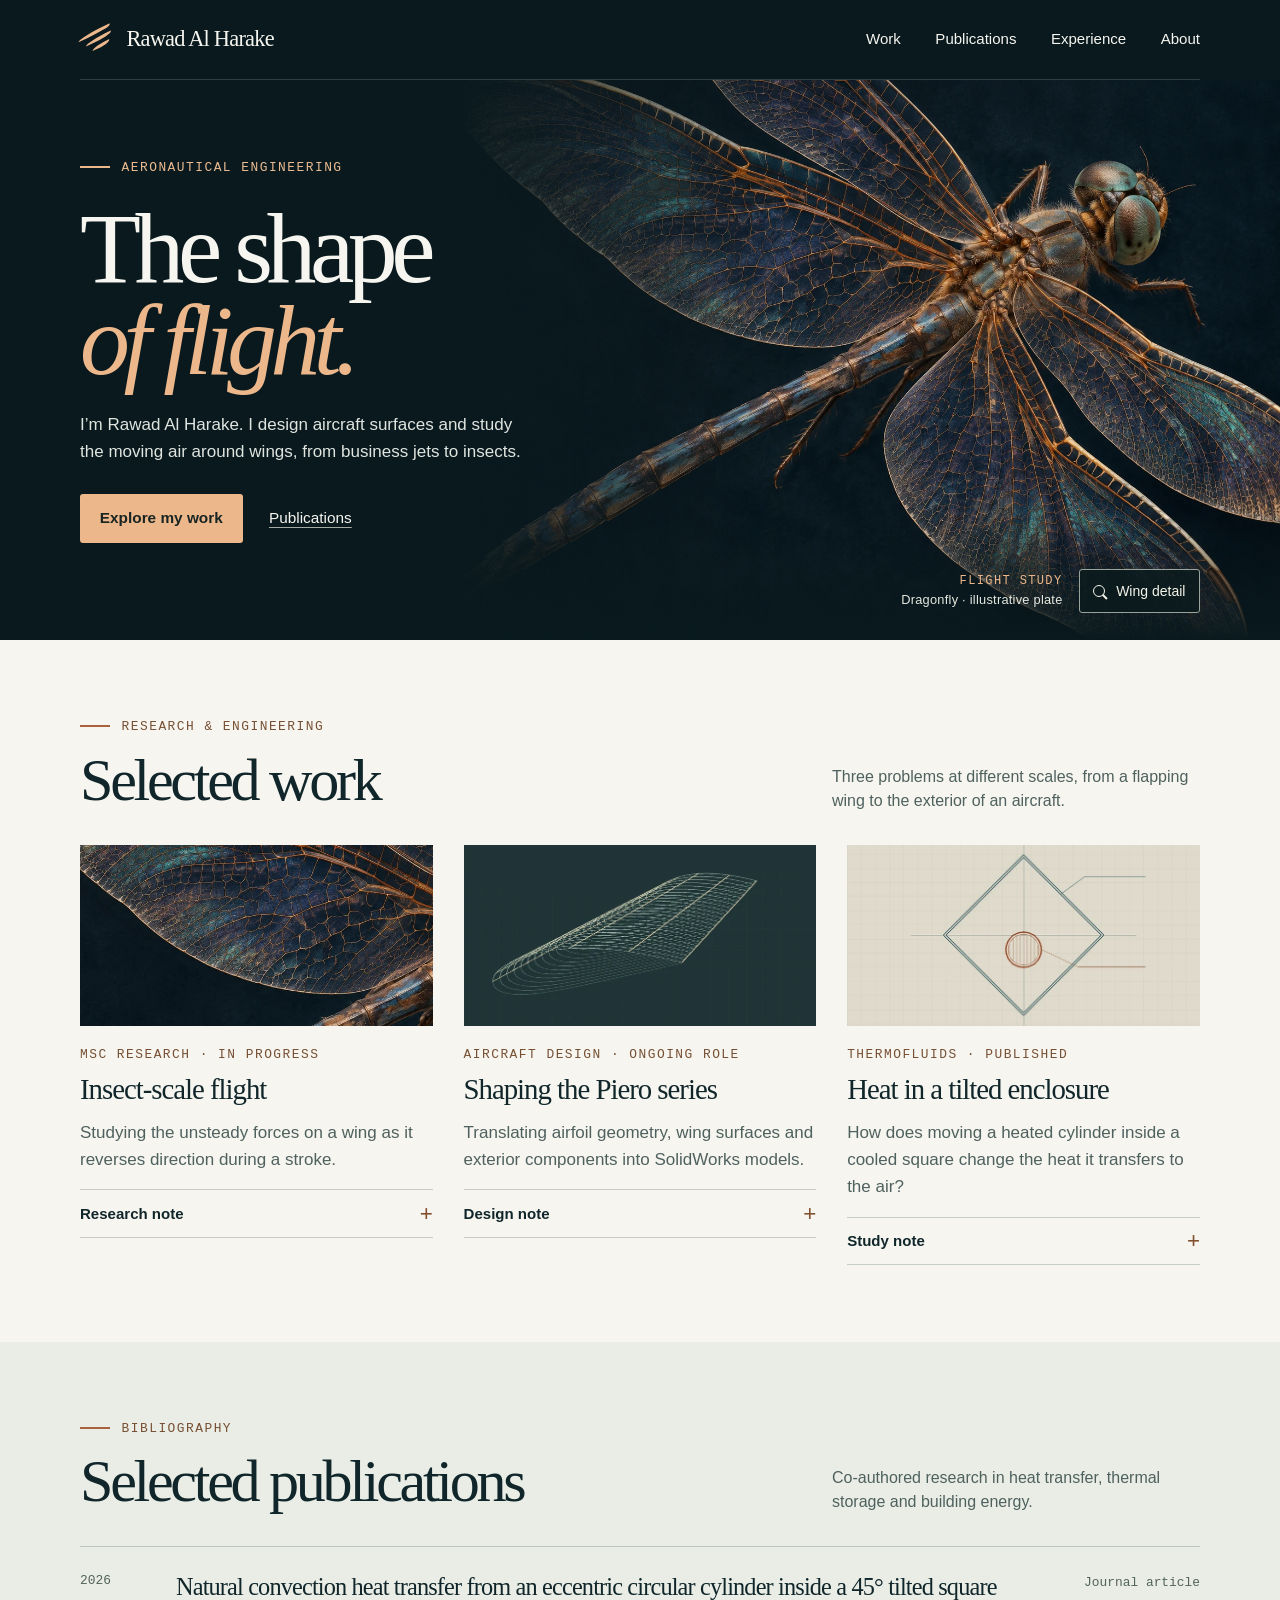
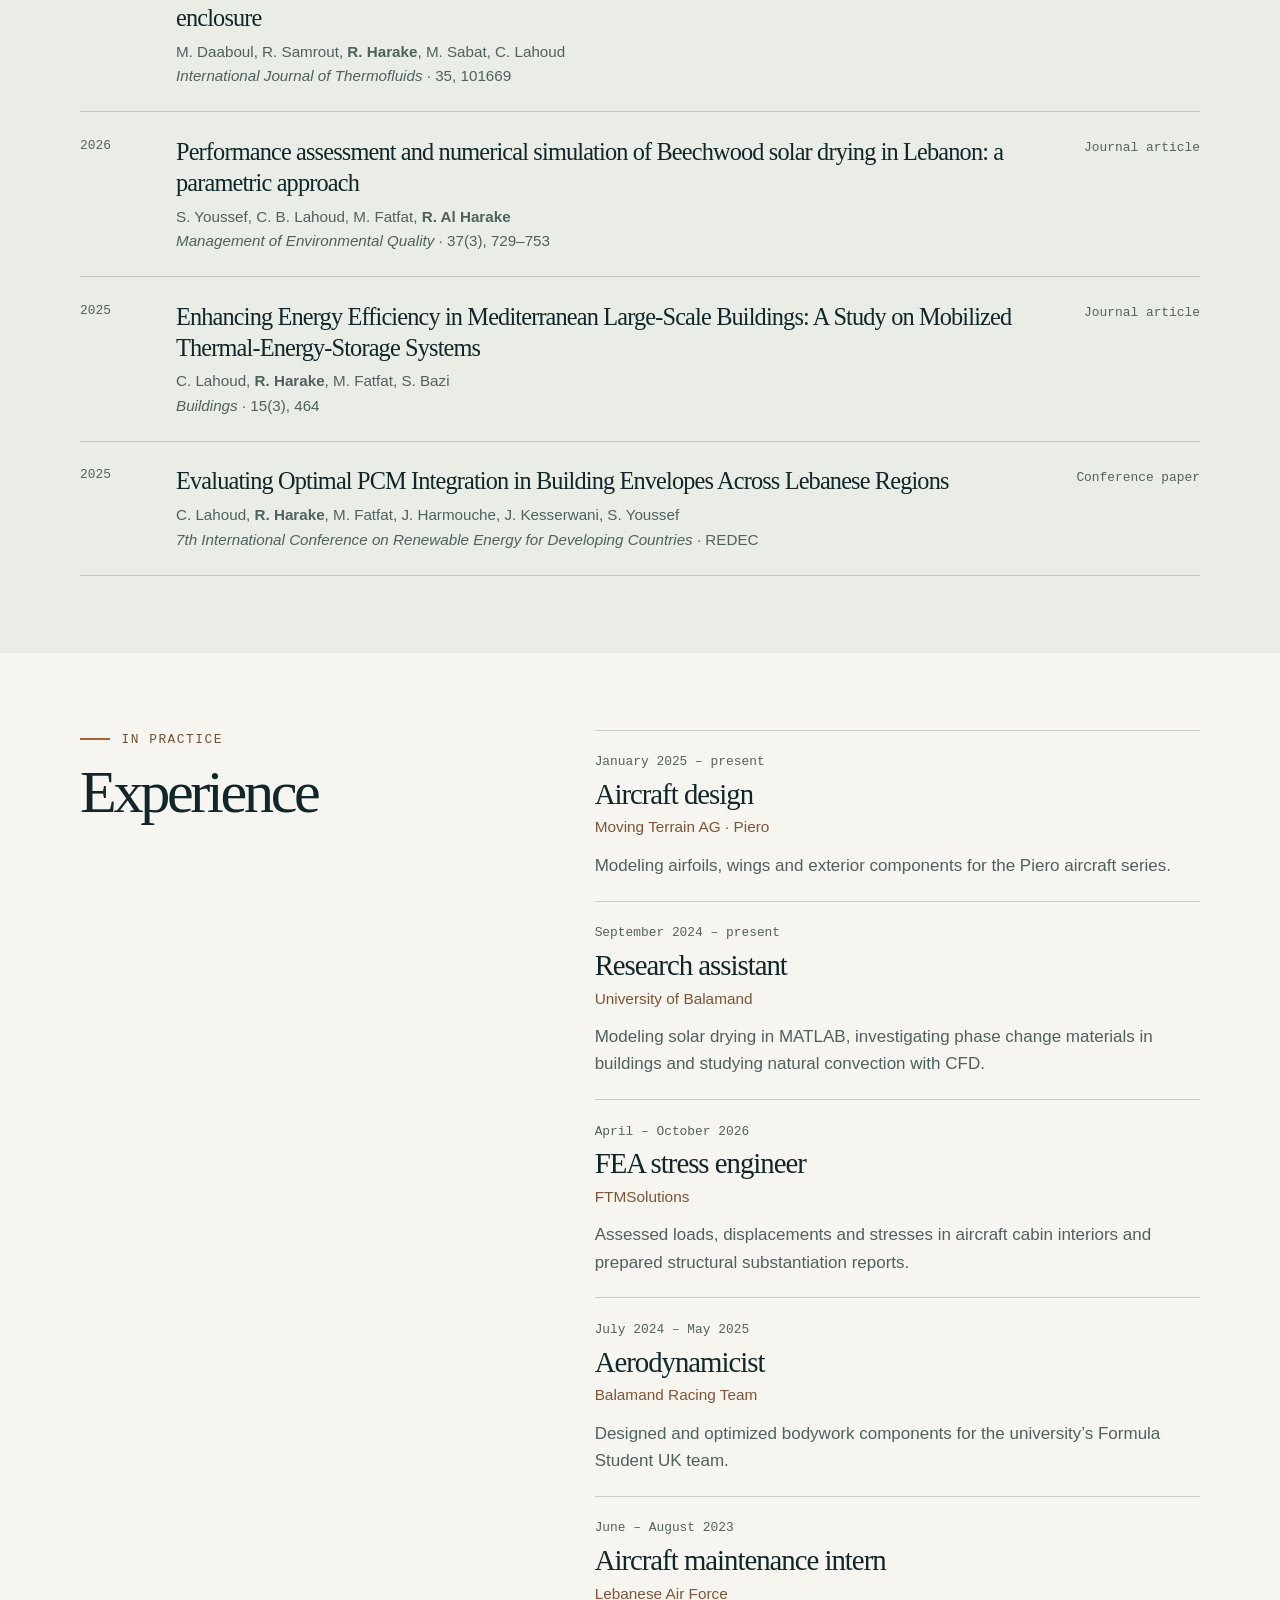
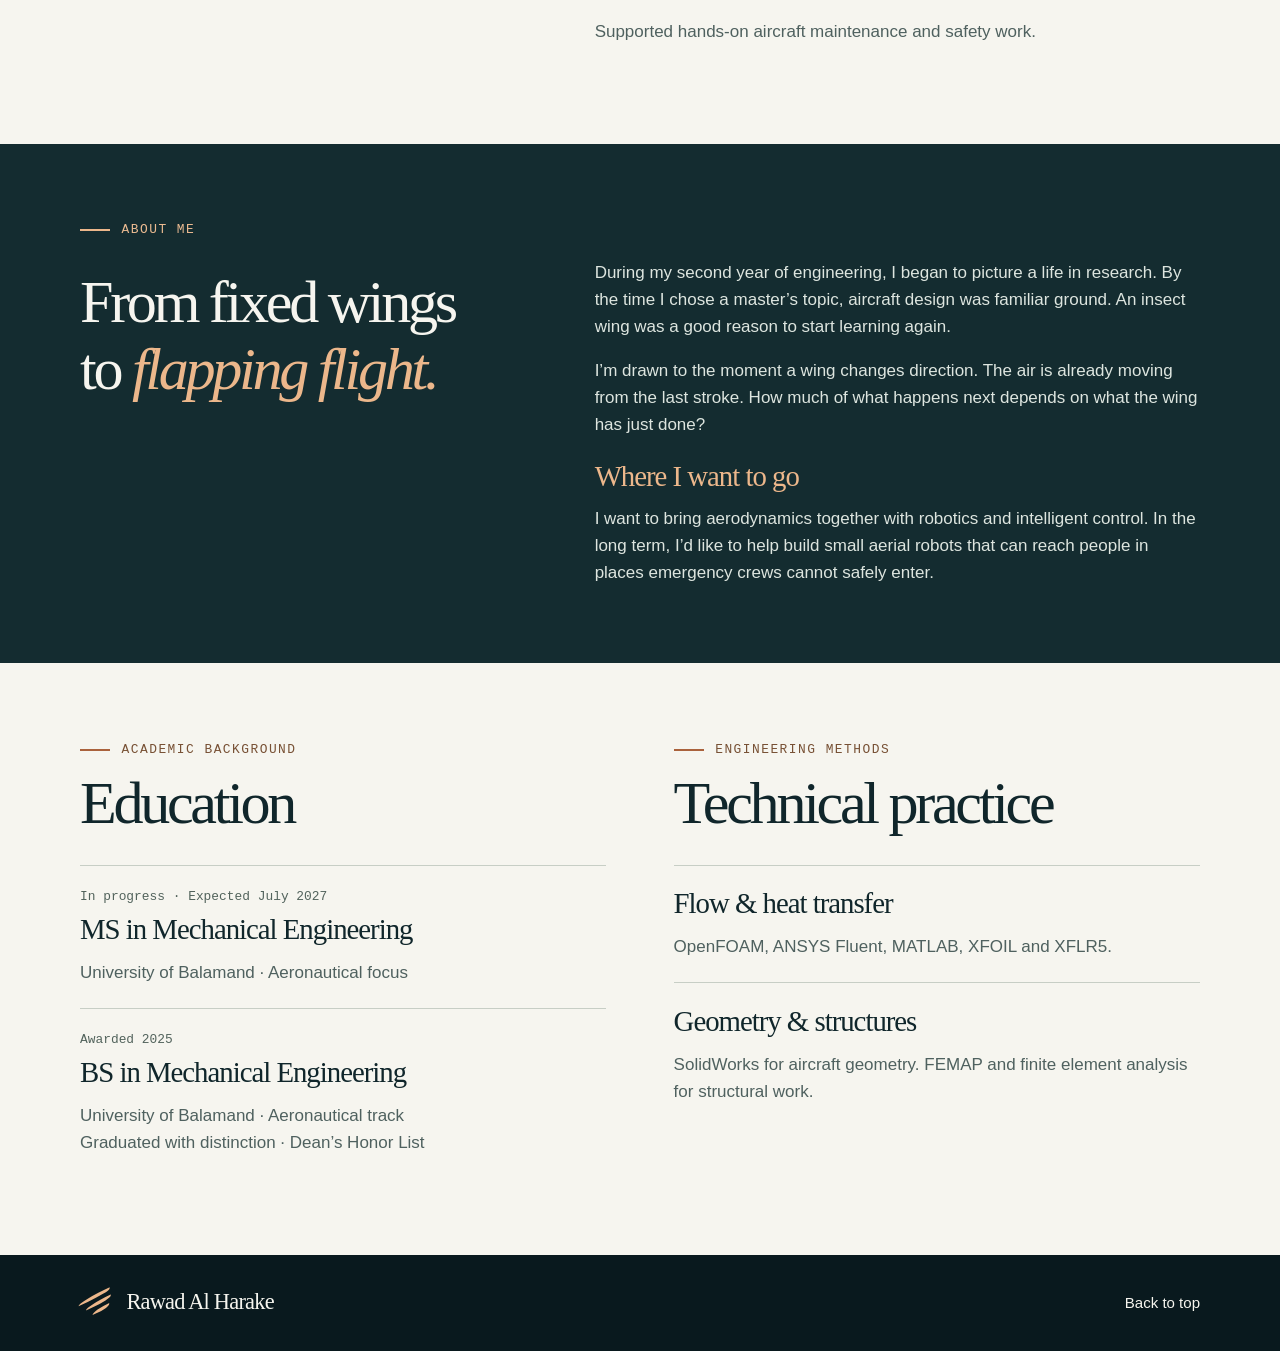
==== docs/index.html @ b9367733 "Add aeronautical engineering portfolio for private review" ====
<!doctype html>
<html lang="en">
<head>
<meta charset="utf-8">
<meta name="viewport" content="width=device-width, initial-scale=1">
<meta name="theme-color" content="#09191e">
<meta name="description" content="Rawad Al Harake’s work in aeronautical engineering, computational fluid dynamics and bio-inspired flight.">
<title>Rawad Al Harake · Aeronautical Engineering</title>
<link rel="icon" href="data:,">
<link rel="stylesheet" href="style.css">
<script defer src="interaction.js"></script>
</head>
<body>
<a class="skip" href="#main">Skip to content</a>
<header class="mast" id="top">
<div class="wrap navbar">
<a class="wordmark" href="#top"><span class="mark" aria-hidden="true"><i></i><i></i><i></i></span>Rawad Al Harake</a>
<nav aria-label="Main"><a href="#work">Work</a><a href="#publications">Publications</a><a href="#experience">Experience</a><a href="#about">About</a></nav>
</div>
</header>
<main id="main">
<section class="hero" aria-labelledby="hero-title">
<div class="hero-art" id="specimen"><img width="1536" height="1024" fetchpriority="high" src="assets/dragonfly.webp" alt="Illustrated dragonfly with translucent wings and a fine network of copper-coloured veins."></div>
<div class="wrap hero-inner">
<div class="hero-copy"><p class="eyebrow pale"><i class="rule"></i>Aeronautical engineering</p>
<h1 id="hero-title">The shape<br><em>of flight.</em></h1>
<p class="intro">I’m Rawad Al Harake. I design aircraft surfaces and study the moving air around wings, from business jets to insects.</p>
<div class="actions"><a class="button" href="#work">Explore my work</a><a class="text-link" href="#publications">Publications</a></div></div>
<div class="specimen-tools"><p><span class="micro">Flight study</span><span id="specimen-caption">Dragonfly · illustrative plate</span></p><button type="button" id="inspect" hidden aria-pressed="false" aria-controls="specimen"><span aria-hidden="true" class="magnifier"></span><span class="inspect-label">Wing detail</span></button></div>
</div></section>

<section id="work" class="wrap section">
<div class="section-head"><div><p class="eyebrow"><i class="rule"></i>Research &amp; engineering</p><h2>Selected work</h2></div><p class="aside-copy">Three problems at different scales, from a flapping wing to the exterior of an aircraft.</p></div>
<div class="studies">
<article class="study"><div class="thumb crop"><img loading="lazy" width="1536" height="1024" src="assets/dragonfly.webp" alt="Illustrative close-up of a dragonfly wing."></div>
<p class="eyebrow">MSc research · In progress</p><h3>Insect-scale flight</h3><p>Studying the unsteady forces on a wing as it reverses direction during a stroke.</p>
<details><summary>Research note</summary><p>I chose flapping wings for my master’s research after working on fixed-wing aircraft. I compared a dry-wing CFD model with a published flapping-wing study, checking lift, drag and circulation as well as the structure of the flow.</p><p>That comparison is one completed step within my ongoing thesis.</p><a href="https://doi.org/10.1017/jfm.2024.680">Benchmark study by Li &amp; Nabawy</a></details></article>
<article class="study"><div class="thumb"><img loading="lazy" width="720" height="387" src="assets/wing-sections.webp" alt="Illustrative wireframe of airfoil sections along a tapered wing."></div>
<p class="eyebrow">Aircraft design · Ongoing role</p><h3>Shaping the Piero series</h3><p>Translating airfoil geometry, wing surfaces and exterior components into SolidWorks models.</p>
<details><summary>Design note</summary><p>At Moving Terrain AG, I work on exterior geometry for the Piero business aircraft series. My part of the design process takes me from the profile of an airfoil to the three-dimensional surface of a wing.</p><p>The drawing above illustrates a generic wing section. The project’s own imagery is available on its website.</p><a href="https://piero.aero/">Visit Piero</a></details></article>
<article class="study"><div class="thumb"><img loading="lazy" width="720" height="387" src="assets/enclosure.webp" alt="Schematic of an off-centre heated cylinder in a tilted square enclosure."></div>
<p class="eyebrow">Thermofluids · Published</p><h3>Heat in a tilted enclosure</h3><p>How does moving a heated cylinder inside a cooled square change the heat it transfers to the air?</p>
<details><summary>Study note</summary><p>I contributed to the CFD methodology, curated simulation data and visualized the effects of cylinder position and Rayleigh number. Our results showed that the average Nusselt number varied nonlinearly with cylinder position.</p><p>The drawing shows the enclosure geometry schematically.</p><a href="https://doi.org/10.1016/j.ijft.2026.101669">Read the published study</a></details></article>
</div></section>

<section id="publications" class="papers section"><div class="wrap"><div class="section-head"><div><p class="eyebrow"><i class="rule"></i>Bibliography</p><h2>Selected publications</h2></div><p class="aside-copy">Co-authored research in heat transfer, thermal storage and building energy.</p></div>
<ol class="paper-list">
<li><span class="year">2026</span><div><h3><a href="https://doi.org/10.1016/j.ijft.2026.101669">Natural convection heat transfer from an eccentric circular cylinder inside a 45° tilted square enclosure</a></h3><p>M. Daaboul, R. Samrout, <strong>R. Harake</strong>, M. Sabat, C. Lahoud</p><p><i>International Journal of Thermofluids</i> · 35, 101669</p></div><span class="kind">Journal article</span></li>
<li><span class="year">2026</span><div><h3><a href="https://doi.org/10.1108/MEQ-06-2025-0425">Performance assessment and numerical simulation of Beechwood solar drying in Lebanon: a parametric approach</a></h3><p>S. Youssef, C. B. Lahoud, M. Fatfat, <strong>R. Al Harake</strong></p><p><i>Management of Environmental Quality</i> · 37(3), 729–753</p></div><span class="kind">Journal article</span></li>
<li><span class="year">2025</span><div><h3><a href="https://doi.org/10.3390/buildings15030464">Enhancing Energy Efficiency in Mediterranean Large-Scale Buildings: A Study on Mobilized Thermal-Energy-Storage Systems</a></h3><p>C. Lahoud, <strong>R. Harake</strong>, M. Fatfat, S. Bazi</p><p><i>Buildings</i> · 15(3), 464</p></div><span class="kind">Journal article</span></li>
<li><span class="year">2025</span><div><h3><a href="https://doi.org/10.1109/REDEC65313.2025.11190241">Evaluating Optimal PCM Integration in Building Envelopes Across Lebanese Regions</a></h3><p>C. Lahoud, <strong>R. Harake</strong>, M. Fatfat, J. Harmouche, J. Kesserwani, S. Youssef</p><p><i>7th International Conference on Renewable Energy for Developing Countries</i> · REDEC</p></div><span class="kind">Conference paper</span></li>
</ol></div></section>

<section class="wrap section split" id="experience"><div><p class="eyebrow"><i class="rule"></i>In practice</p><h2>Experience</h2></div>
<div class="roles">
<article><p class="period">January 2025 – present</p><h3>Aircraft design</h3><p class="org">Moving Terrain AG · Piero</p><p>Modeling airfoils, wings and exterior components for the Piero aircraft series.</p></article>
<article><p class="period">September 2024 – present</p><h3>Research assistant</h3><p class="org">University of Balamand</p><p>Modeling solar drying in MATLAB, investigating phase change materials in buildings and studying natural convection with CFD.</p></article>
<article><p class="period">April – October 2026</p><h3>FEA stress engineer</h3><p class="org">FTMSolutions</p><p>Assessed loads, displacements and stresses in aircraft cabin interiors and prepared structural substantiation reports.</p></article>
<article><p class="period">July 2024 – May 2025</p><h3>Aerodynamicist</h3><p class="org">Balamand Racing Team</p><p>Designed and optimized bodywork components for the university’s Formula Student UK team.</p></article>
<article><p class="period">June – August 2023</p><h3>Aircraft maintenance intern</h3><p class="org">Lebanese Air Force</p><p>Supported hands-on aircraft maintenance and safety work.</p></article></div></section>

<section id="about" class="about section"><div class="wrap"><p class="eyebrow pale"><i class="rule"></i>About me</p><div class="about-grid"><h2>From fixed wings<br>to <em>flapping flight.</em></h2><div><p>During my second year of engineering, I began to picture a life in research. By the time I chose a master’s topic, aircraft design was familiar ground. An insect wing was a good reason to start learning again.</p><p>I’m drawn to the moment a wing changes direction. The air is already moving from the last stroke. How much of what happens next depends on what the wing has just done?</p><h3>Where I want to go</h3><p>I want to bring aerodynamics together with robotics and intelligent control. In the long term, I’d like to help build small aerial robots that can reach people in places emergency crews cannot safely enter.</p></div></div></div></section>

<section class="wrap section foundation"><div><p class="eyebrow"><i class="rule"></i>Academic background</p><h2>Education</h2>
<article><p class="period">In progress · Expected July 2027</p><h3>MS in Mechanical Engineering</h3><p>University of Balamand · Aeronautical focus</p></article>
<article><p class="period">Awarded 2025</p><h3>BS in Mechanical Engineering</h3><p>University of Balamand · Aeronautical track<br>Graduated with distinction · Dean’s Honor List</p></article></div>
<div><p class="eyebrow"><i class="rule"></i>Engineering methods</p><h2>Technical practice</h2>
<article><h3>Flow &amp; heat transfer</h3><p>OpenFOAM, ANSYS Fluent, MATLAB, XFOIL and XFLR5.</p></article>
<article><h3>Geometry &amp; structures</h3><p>SolidWorks for aircraft geometry. FEMAP and finite element analysis for structural work.</p></article></div></section>
</main><footer><div class="wrap"><a class="wordmark" href="#top"><span class="mark" aria-hidden="true"><i></i><i></i><i></i></span>Rawad Al Harake</a><a href="#top">Back to top</a></div></footer>
</body></html>
---- docs/style.css ----
:root {
  color-scheme: light;
  --ink: #10262b;
  --muted: #4f615f;
  --night: #09191e;
  --paper: #f6f5ef;
  --line: #c7cec5;
  --copper: #aa623c;
  --gold: #ecb78b;
  --serif: Georgia, "Times New Roman", serif;
  --sans: "DM Sans", "Segoe UI", Arial, sans-serif;
}
* { box-sizing: border-box; }
html { scroll-behavior: smooth; }
body { margin: 0; font: 1.0625rem/1.6 var(--sans); color: var(--ink); background: var(--paper); }
a { color: inherit; text-underline-offset: .24em; }
button, summary { font: inherit; cursor: pointer; }
button:focus-visible, summary:focus-visible, a:focus-visible { outline: 3px solid #cf7535; outline-offset: 5px; }
.wrap { width: min(87.5%, 80rem); margin-inline: auto; }
h1,h2,h3,p { margin: 0; }
h1,h2,h3 { font-family: var(--serif); font-weight: 400; }
h2 { font-size: clamp(2.7rem,4.7vw,4.8rem); line-height: 1.1; letter-spacing: -.055em; }
h3 { font-size: 1.8rem; line-height: 1.18; letter-spacing: -.035em; }
.skip { position: absolute; z-index: 9; top: 0; left: 1rem; padding: .6rem 1rem; background: white; transform: translateY(-140%); }
.skip:focus { transform: translateY(0); }
.mast,footer { color: var(--paper); background: var(--night); }
.navbar,footer .wrap { display: flex; align-items: center; justify-content: space-between; min-height: 5rem; gap: 1rem; }
.navbar { border-bottom: 1px solid #ffffff28; }
.wordmark { display: inline-flex; align-items: center; gap: .75rem; font: 500 1.4rem/1.1 var(--serif); letter-spacing: -.035em; text-decoration: none; }
.mark { display:inline-grid; width:2.15rem; gap:3px; transform: rotate(-25deg); }
.mark i { display:block; height:4px; border-radius: 100% 0 70% 0; background:var(--gold); transform: skewX(-30deg); }
.mark i:nth-child(2) { width:78%; margin-left:14%; }
.mark i:nth-child(3) { width:53%; margin-left:27%; }
nav { display:flex; align-items:center; gap:clamp(1.1rem,2.7vw,3rem); }
nav a,footer a { text-decoration:none; font-size:.94rem; }
nav a:hover, footer a:hover { color:var(--gold); }
.hero { position: relative; isolation:isolate; overflow:hidden; background:var(--night); color:var(--paper); }
.hero-inner { min-height:clamp(35rem,43vw,43rem); display:flex; align-items:center; position:relative; padding-block:3.8rem 5rem; }
.hero-art { position:absolute; inset:0 0 0 36%; z-index:-1; overflow:hidden; background:#06181c; }
.hero-art img { width:100%; height:100%; object-fit:cover; object-position:55% 52%; transition:transform .8s ease; transform-origin:33% 33%; }
.hero-art.zoomed img { transform:scale(2.2); }
.hero-art::after { content:""; position:absolute; inset:0; background:linear-gradient(90deg,var(--night),transparent 40%),linear-gradient(0deg,var(--night),transparent 22%),linear-gradient(180deg,#09191e35,transparent 24%); }
.hero-copy { width: min(47%,32rem); }
.eyebrow,.micro,.period,.kind,.year { font:500 .805rem/1.5 ui-monospace,Consolas,monospace; }
.eyebrow,.micro { text-transform:uppercase; letter-spacing:.115em; }
.eyebrow { display:flex; align-items:center; gap:.7rem; color:#775034; }
.rule { height:2px; width:1.9rem; display:inline-block; flex:none; background:var(--copper); }
.pale { color:#ebbb91; }
.pale .rule { background:var(--gold); }
.hero h1 { font-size:clamp(5rem,7.8vw,8.8rem); line-height:.93; margin:1.6rem 0 1.5rem; letter-spacing:-.065em; }
.hero h1 em,.about h2 em { color:var(--gold); font-weight:400; }
.intro { max-width:28rem; color:#e0e5df; font-size:clamp(1.03rem,1.33vw,1.22rem); line-height:1.55; }
.actions { display:flex; align-items:center; gap:1.65rem; margin-top:1.8rem; }
.button { text-decoration:none; background:var(--gold); color:#182421; font-size:.96rem; font-weight:650; padding:.77rem 1.24rem; border-radius:3px; }
.button:hover { background:#f8caa3; }
.text-link { font-size:.96rem; text-decoration-color:#a4aba4; }
.specimen-tools { position:absolute; bottom:1.7rem; right:0; text-align:right; display:flex; gap:1rem; align-items:center; color:#e5e8df; }
.specimen-tools p { display:grid; font-size:.8rem; letter-spacing:.02em; }
.micro { font-size:.75rem; color:var(--gold); }
#inspect { display:inline-flex; align-items:center; gap:.5rem; min-height:2.75rem; border:1px solid #97a39b; color:#f4f4e9; background:#0a1a1dd9; padding:.5rem .85rem; border-radius:3px; font-size:.875rem; }
#inspect[hidden] { display:none; }
#inspect:hover, #inspect[aria-pressed="true"] { border-color:var(--gold); color:var(--gold); }
.magnifier { position:relative; width:12px; height:12px; border-radius:50%; border:1.4px solid currentColor; margin-right:3px; }
.magnifier::after { position:absolute; content:""; width:6px; height:1.5px; background:currentColor; transform:rotate(45deg); left:8px; top:10px; }
.section { padding-block:clamp(3.8rem,6vw,6.75rem); }
.section-head { display:flex; justify-content:space-between; align-items:end; gap:2.25rem; margin-bottom:2rem; }
.section h2 { margin-top:.65rem; }
.aside-copy { max-width:23rem; line-height:1.5; font-size:1rem; color:var(--muted); }
.studies { display:grid; grid-template-columns:repeat(3,minmax(0,1fr)); gap:clamp(1.25rem,2.4vw,2.7rem); }
.thumb { aspect-ratio:1.95; overflow:hidden; background:#122930; }
.thumb img { width:100%; height:100%; object-fit:cover; display:block; }
.crop img { transform:scale(2.35); transform-origin:23% 21%; }
.study .eyebrow { margin:1.22rem 0 .54rem; }
.study>p:not(.eyebrow),.roles article>p:last-child,.foundation article>p:not(.period) { margin-top:.75rem; color:var(--muted); }
details { margin-top:1rem; border-block:1px solid var(--line); }
summary { display:flex; align-items:center; justify-content:space-between; min-height:2.9rem; font-size:.94rem; font-weight:600; }
summary::-webkit-details-marker { display:none; }
summary::after { content:"+"; font:1.4rem var(--sans); color:#80502f; }
details[open] summary::after { content:"−"; }
details p { color:var(--muted); margin:.2rem 0 .8rem; }
details a { display:inline-block; margin-bottom:1.2rem; }
.papers { background:#e9ede5; }
.paper-list { padding:0; margin:0; list-style:none; }
.paper-list li { display:grid; grid-template-columns:5rem 1fr 9rem; gap:1rem; padding:1.45rem 0; border-top:1px solid #bcc8bc; }
.paper-list li:last-child { border-bottom:1px solid #bcc8bc; }
.paper-list h3 { font-size:clamp(1.3rem,1.9vw,1.75rem); line-height:1.28; margin-bottom:.42rem; }
.paper-list a { text-decoration:none; }
.paper-list a:hover { text-decoration:underline; }
.paper-list p { color:var(--muted); font-size:.95rem; }
.year,.kind,.period { color:#52635c; }
.kind { text-align:right; padding-top:.15rem; }
.split,.about-grid,.foundation { display:grid; gap:6%; grid-template-columns: .85fr 1.15fr; }
.roles article,.foundation article { padding:1.35rem 0; border-top:1px solid var(--line); }
.period { margin-bottom:.4rem; }
.org { color:#805436; margin-top:.22rem; font-size:.96rem; }
.about { background:#142c30; color:var(--paper); }
.about-grid { margin-top:1.2rem; }
.about-grid p { color:#dde5df; margin-bottom:1rem; }
.about-grid p:last-child { margin:0; }
.about h3 { color:var(--gold); margin:1.4rem 0 .65rem; }
.foundation { grid-template-columns:1fr 1fr; }
.foundation h2 { margin-bottom:1.8rem; }
footer .wrap { min-height:6rem; }
@media (max-width:820px) {
 .wrap { width:90%; }
 .hero-copy { width:52%; }
 .specimen-tools { bottom:1rem; }
 .section-head { align-items:start; }
 .aside-copy { max-width:18rem; }
 .studies { gap:1rem; }
 .study h3 { font-size:1.5rem; }
 .paper-list li { grid-template-columns:3rem 1fr 7.5rem; }
}
@media (max-width:640px) {
 .navbar { flex-wrap:wrap; gap:0; padding:1rem 0 .45rem; }
 .navbar .wordmark { width:100%; }
 nav { width:100%; justify-content:space-between; gap:.4rem; margin-top:.65rem; }
 nav a { display:inline-flex; align-items:center; min-height:2.75rem; }
 .hero-inner { min-height:0; padding:2.6rem 0 13.75rem; }
 .hero-copy { width:100%; }
 .hero-art { inset:auto 0 0 0; height:49%; }
 .hero-art img { object-position:50% 42%; }
 .hero-art::after { background:linear-gradient(180deg,var(--night),transparent 35%,transparent 65%,#071518 100%); }
 .hero h1 { margin:1.2rem 0; font-size:clamp(4.3rem,15vw,5.8rem); }
 .intro { max-width:29rem; }
 .actions { margin-top:1.25rem; }
 .specimen-tools { bottom:.8rem; }
 .section-head { display:block; }
 .aside-copy { margin-top:1rem; max-width:30rem; }
 .studies,.split,.about-grid,.foundation { grid-template-columns:1fr; gap:2.2rem; }
 .study h3 { font-size:1.9rem; }
 .paper-list li { grid-template-columns:1fr auto; gap:.5rem 1rem; }
 .paper-list li>div { grid-column:1/-1; grid-row:2; }
 .kind { grid-column:2; grid-row:1; padding:0; }
 .about-grid { gap:1.5rem; }
 .foundation h2 { margin-bottom:1.2rem; }
}
@media (prefers-reduced-motion:reduce) {
 html { scroll-behavior:auto; }
 .hero-art img { transition:none; }
}
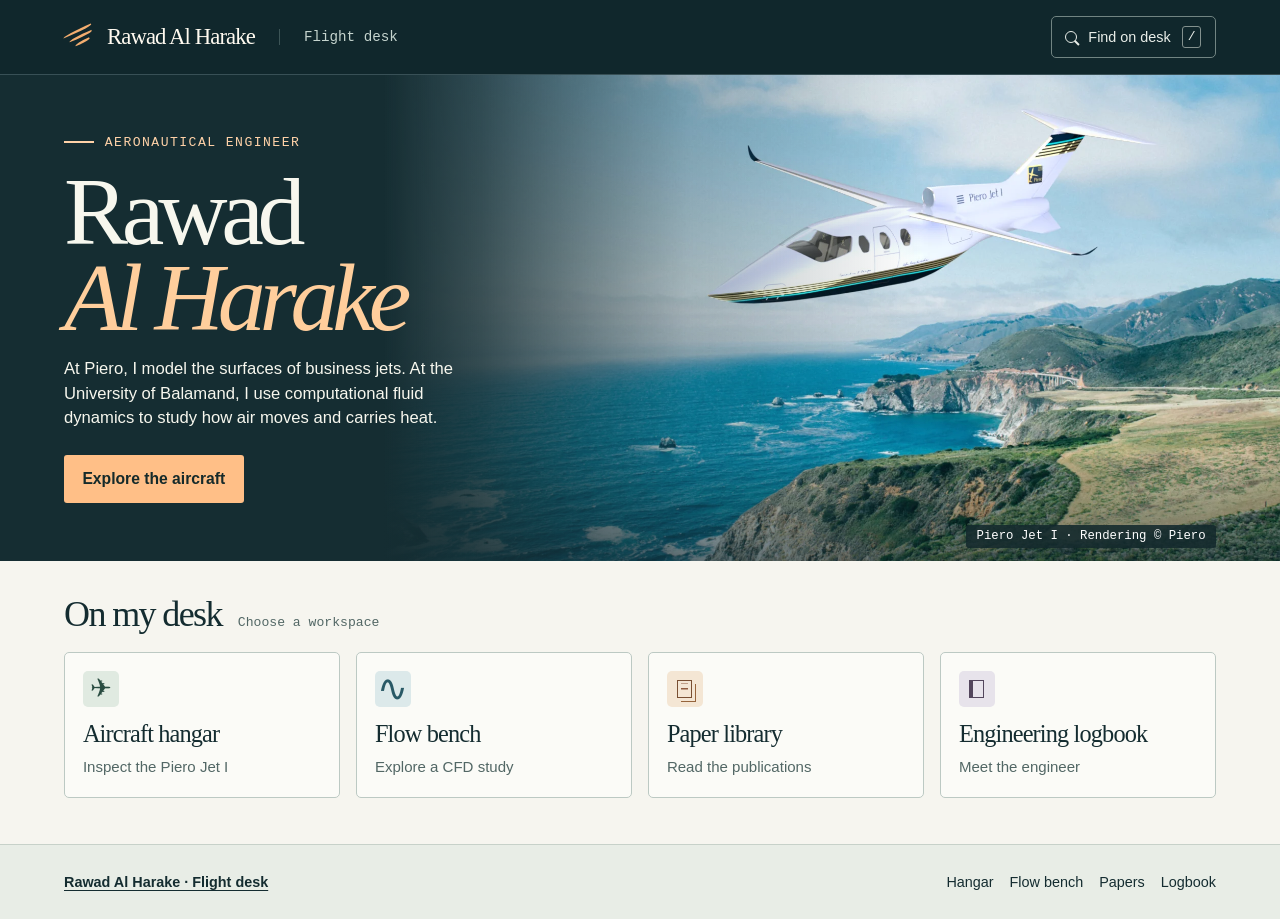
==== commit 9278ff34: "Rebuild portfolio as an interactive engineering flight desk" ====
--- a/docs/index.html
+++ b/docs/index.html
@@ -1,71 +1,112 @@
 <!doctype html>
 <html lang="en">
 <head>
-<meta charset="utf-8">
-<meta name="viewport" content="width=device-width, initial-scale=1">
-<meta name="theme-color" content="#09191e">
-<meta name="description" content="Rawad Al Harake’s work in aeronautical engineering, computational fluid dynamics and bio-inspired flight.">
-<title>Rawad Al Harake · Aeronautical Engineering</title>
-<link rel="icon" href="data:,">
-<link rel="stylesheet" href="style.css">
-<script defer src="interaction.js"></script>
+  <meta charset="utf-8">
+  <meta name="viewport" content="width=device-width, initial-scale=1">
+  <meta name="theme-color" content="#12292e">
+  <meta name="description" content="Explore Rawad Al Harake’s work in aircraft design, computational fluid dynamics and structural analysis.">
+  <title>Rawad Al Harake | Flight desk</title>
+  <link rel="icon" href="data:,">
+  <link rel="stylesheet" href="style.css">
+  <script defer src="interaction.js"></script>
 </head>
 <body>
-<a class="skip" href="#main">Skip to content</a>
-<header class="mast" id="top">
-<div class="wrap navbar">
-<a class="wordmark" href="#top"><span class="mark" aria-hidden="true"><i></i><i></i><i></i></span>Rawad Al Harake</a>
-<nav aria-label="Main"><a href="#work">Work</a><a href="#publications">Publications</a><a href="#experience">Experience</a><a href="#about">About</a></nav>
-</div>
-</header>
-<main id="main">
-<section class="hero" aria-labelledby="hero-title">
-<div class="hero-art" id="specimen"><img width="1536" height="1024" fetchpriority="high" src="assets/dragonfly.webp" alt="Illustrated dragonfly with translucent wings and a fine network of copper-coloured veins."></div>
-<div class="wrap hero-inner">
-<div class="hero-copy"><p class="eyebrow pale"><i class="rule"></i>Aeronautical engineering</p>
-<h1 id="hero-title">The shape<br><em>of flight.</em></h1>
-<p class="intro">I’m Rawad Al Harake. I design aircraft surfaces and study the moving air around wings, from business jets to insects.</p>
-<div class="actions"><a class="button" href="#work">Explore my work</a><a class="text-link" href="#publications">Publications</a></div></div>
-<div class="specimen-tools"><p><span class="micro">Flight study</span><span id="specimen-caption">Dragonfly · illustrative plate</span></p><button type="button" id="inspect" hidden aria-pressed="false" aria-controls="specimen"><span aria-hidden="true" class="magnifier"></span><span class="inspect-label">Wing detail</span></button></div>
-</div></section>
+<a class="skip" href="#content">Skip to content</a>
+<header><div class="wrap topbar">
+  <a href="#desk" class="brand"><span class="insignia" aria-hidden="true"><i></i><i></i><i></i></span>Rawad Al Harake</a>
+  <span class="breadcrumb"><a href="#desk">Flight desk</a><span id="crumb"></span></span>
+  <button type="button" id="find" class="find" hidden><span aria-hidden="true" class="lens"></span>Find on desk <kbd>/</kbd></button>
+</div></header>
+<main id="content" tabindex="-1">
+<section class="view" id="desk" aria-labelledby="desk-title">
+  <div class="cover">
+    <div class="cover-image"><img src="assets/piero-flight.webp" width="1760" height="953" fetchpriority="high" alt="Piero Jet I rendered in flight above a coastline."></div>
+    <div class="wrap cover-inner"><div class="identity">
+      <p class="label"><i></i>Aeronautical engineer</p>
+      <h1 id="desk-title" tabindex="-1">Rawad<br><em>Al Harake</em></h1>
+      <p class="lede">At Piero, I model the surfaces of business jets. At the University of Balamand, I use computational fluid dynamics to study how air moves and carries heat.</p>
+      <a class="primary" href="#hangar">Explore the aircraft</a>
+    </div>
+    <a class="credit" href="https://piero.aero/gallery/gallery-pji.html">Piero Jet I · Rendering © Piero</a>
+    </div>
+  </div>
+  <div class="wrap launch-area"><div class="section-line"><h2>On my desk</h2><span>Choose a workspace</span></div>
+  <nav class="launchers" aria-label="Workspaces">
+    <a href="#hangar"><span class="icon plane" aria-hidden="true">✈</span><strong>Aircraft hangar</strong><span>Inspect the Piero Jet I</span></a>
+    <a href="#flow"><span class="icon flow-icon" aria-hidden="true">∿</span><strong>Flow bench</strong><span>Explore a CFD study</span></a>
+    <a href="#papers"><span class="icon papers-icon" aria-hidden="true"><i></i></span><strong>Paper library</strong><span>Read the publications</span></a>
+    <a href="#logbook"><span class="icon log-icon" aria-hidden="true"><i></i></span><strong>Engineering logbook</strong><span>Meet the engineer</span></a>
+  </nav></div>
+</section>
+<section class="view workspace wrap" id="hangar" aria-labelledby="hangar-title">
+  <p class="label"><i></i>Aircraft hangar</p><h2 class="title" id="hangar-title" tabindex="-1">Piero Jet I</h2>
+  <p class="summary">My work with Moving Terrain AG on the Piero series takes a wing from its airfoil sections to a continuous exterior surface in SolidWorks.</p>
+  <div class="hangar-layout"><figure class="aircraft-plate">
+    <div class="stage" id="aircraft-views">
+      <img id="view-plan" src="assets/piero-plan.webp" width="1120" height="630" alt="Elevated front view showing the Jet I’s wingspan and fuselage.">
+      <img id="view-profile" src="assets/piero-profile.webp" width="1120" height="630" alt="Side profile of the Jet I showing its nose, windows, belly and vertical tail." hidden>
+      <img id="view-aft" src="assets/piero-aft.webp" width="1120" height="610" alt="Rear view of the tail, strakes and aft fuselage of the Jet I." hidden>
+    </div><figcaption>Jet I exterior renderings · <a href="https://piero.aero/gallery/gallery-pji.html">© Piero · Official gallery</a></figcaption>
+  </figure><div class="inspector">
+    <p class="label">Exterior inspector</p><h3>Look around the airframe</h3>
+    <div class="choices" id="camera" aria-label="Aircraft views" role="group" hidden>
+      <button data-camera="plan" aria-pressed="true">Wing</button><button data-camera="profile" aria-pressed="false">Profile</button><button data-camera="aft" aria-pressed="false">Tail</button>
+    </div>
+    <div id="camera-notes" aria-live="polite">
+      <div data-note="plan"><h4>Wing geometry</h4><p>This view follows the leading edge from root to tip. In CAD, each airfoil section helps define the surface that runs between them.</p></div>
+      <div data-note="profile" hidden><h4>Fuselage profile</h4><p>From the side, you can trace the outline of the nose, cabin and belly. The wing root disappears into that continuous shape.</p></div>
+      <div data-note="aft" hidden><h4>Aft surfaces</h4><p>From behind, the tailplane, fin and small strakes resolve into separate surfaces. Their arrangement is much easier to read from this angle.</p></div>
+    </div>
+    <p class="subnote">I model airfoils, wings and exterior components as part of the aircraft design team. The gallery shows the team’s aircraft.</p>
+  </div></div>
+</section>
 
-<section id="work" class="wrap section">
-<div class="section-head"><div><p class="eyebrow"><i class="rule"></i>Research &amp; engineering</p><h2>Selected work</h2></div><p class="aside-copy">Three problems at different scales, from a flapping wing to the exterior of an aircraft.</p></div>
-<div class="studies">
-<article class="study"><div class="thumb crop"><img loading="lazy" width="1536" height="1024" src="assets/dragonfly.webp" alt="Illustrative close-up of a dragonfly wing."></div>
-<p class="eyebrow">MSc research · In progress</p><h3>Insect-scale flight</h3><p>Studying the unsteady forces on a wing as it reverses direction during a stroke.</p>
-<details><summary>Research note</summary><p>I chose flapping wings for my master’s research after working on fixed-wing aircraft. I compared a dry-wing CFD model with a published flapping-wing study, checking lift, drag and circulation as well as the structure of the flow.</p><p>That comparison is one completed step within my ongoing thesis.</p><a href="https://doi.org/10.1017/jfm.2024.680">Benchmark study by Li &amp; Nabawy</a></details></article>
-<article class="study"><div class="thumb"><img loading="lazy" width="720" height="387" src="assets/wing-sections.webp" alt="Illustrative wireframe of airfoil sections along a tapered wing."></div>
-<p class="eyebrow">Aircraft design · Ongoing role</p><h3>Shaping the Piero series</h3><p>Translating airfoil geometry, wing surfaces and exterior components into SolidWorks models.</p>
-<details><summary>Design note</summary><p>At Moving Terrain AG, I work on exterior geometry for the Piero business aircraft series. My part of the design process takes me from the profile of an airfoil to the three-dimensional surface of a wing.</p><p>The drawing above illustrates a generic wing section. The project’s own imagery is available on its website.</p><a href="https://piero.aero/">Visit Piero</a></details></article>
-<article class="study"><div class="thumb"><img loading="lazy" width="720" height="387" src="assets/enclosure.webp" alt="Schematic of an off-centre heated cylinder in a tilted square enclosure."></div>
-<p class="eyebrow">Thermofluids · Published</p><h3>Heat in a tilted enclosure</h3><p>How does moving a heated cylinder inside a cooled square change the heat it transfers to the air?</p>
-<details><summary>Study note</summary><p>I contributed to the CFD methodology, curated simulation data and visualized the effects of cylinder position and Rayleigh number. Our results showed that the average Nusselt number varied nonlinearly with cylinder position.</p><p>The drawing shows the enclosure geometry schematically.</p><a href="https://doi.org/10.1016/j.ijft.2026.101669">Read the published study</a></details></article>
-</div></section>
+<section class="view workspace wrap" id="flow" aria-labelledby="flow-title">
+  <p class="label"><i></i>Flow bench</p><h2 class="title" id="flow-title" tabindex="-1">A cylinder off centre</h2>
+  <p class="summary">A heated cylinder sits inside a cooled square enclosure tilted by 45°. Our published study asked how much its position changes heat transfer through the air.</p>
+  <div class="bench-layout"><figure class="rig">
+    <div class="diagram" role="img" id="apparatus" aria-label="Heated cylinder centred inside a tilted square enclosure">
+      <div class="enclosure"></div><div class="centreline"></div><div class="cylinder" id="cylinder"></div>
+    </div><figcaption><span class="key cold"></span>Cooled wall <span class="key hot"></span>Heated cylinder</figcaption>
+  </figure><div class="inspector"><p class="label">Experiment geometry</p><h3>Move the heat source</h3>
+    <div id="offset-control" hidden><label for="offset">Cylinder position</label><output id="position" for="offset">Centre</output>
+    <input id="offset" type="range" min="-2" max="2" step="1" value="0" aria-valuetext="Centre">
+    <div class="range-ends"><span>Lower</span><span>Higher</span></div></div>
+    <p>The slider changes the geometry in this schematic. In the simulations, the average Nusselt number varied nonlinearly with cylinder position.</p>
+    <p class="subnote">I helped develop the CFD methodology, curated simulation data and visualized how cylinder position and Rayleigh number affected the results.</p>
+    <a class="inline-link" href="https://doi.org/10.1016/j.ijft.2026.101669">Read our thermofluids paper</a>
+  </div></div>
+  <div class="research-note" id="flapping-wings" tabindex="-1"><div><p class="label">MSc research · In progress</p><h3>Flapping-wing aerodynamics</h3></div><p>For my MSc, I’m studying airflow around an insect-scale flapping wing. I compared a dry-wing CFD model with a published benchmark, checking lift, drag, circulation and flow structure across the stroke. <a href="https://doi.org/10.1017/jfm.2024.680">Li &amp; Nabawy’s benchmark study</a></p></div>
+</section>
 
-<section id="publications" class="papers section"><div class="wrap"><div class="section-head"><div><p class="eyebrow"><i class="rule"></i>Bibliography</p><h2>Selected publications</h2></div><p class="aside-copy">Co-authored research in heat transfer, thermal storage and building energy.</p></div>
-<ol class="paper-list">
-<li><span class="year">2026</span><div><h3><a href="https://doi.org/10.1016/j.ijft.2026.101669">Natural convection heat transfer from an eccentric circular cylinder inside a 45° tilted square enclosure</a></h3><p>M. Daaboul, R. Samrout, <strong>R. Harake</strong>, M. Sabat, C. Lahoud</p><p><i>International Journal of Thermofluids</i> · 35, 101669</p></div><span class="kind">Journal article</span></li>
-<li><span class="year">2026</span><div><h3><a href="https://doi.org/10.1108/MEQ-06-2025-0425">Performance assessment and numerical simulation of Beechwood solar drying in Lebanon: a parametric approach</a></h3><p>S. Youssef, C. B. Lahoud, M. Fatfat, <strong>R. Al Harake</strong></p><p><i>Management of Environmental Quality</i> · 37(3), 729–753</p></div><span class="kind">Journal article</span></li>
-<li><span class="year">2025</span><div><h3><a href="https://doi.org/10.3390/buildings15030464">Enhancing Energy Efficiency in Mediterranean Large-Scale Buildings: A Study on Mobilized Thermal-Energy-Storage Systems</a></h3><p>C. Lahoud, <strong>R. Harake</strong>, M. Fatfat, S. Bazi</p><p><i>Buildings</i> · 15(3), 464</p></div><span class="kind">Journal article</span></li>
-<li><span class="year">2025</span><div><h3><a href="https://doi.org/10.1109/REDEC65313.2025.11190241">Evaluating Optimal PCM Integration in Building Envelopes Across Lebanese Regions</a></h3><p>C. Lahoud, <strong>R. Harake</strong>, M. Fatfat, J. Harmouche, J. Kesserwani, S. Youssef</p><p><i>7th International Conference on Renewable Energy for Developing Countries</i> · REDEC</p></div><span class="kind">Conference paper</span></li>
-</ol></div></section>
+<section class="view workspace wrap" id="papers" aria-labelledby="papers-title">
+  <p class="label"><i></i>Paper library</p><h2 class="title" id="papers-title" tabindex="-1">Selected publications</h2>
+  <p class="summary">My co-authored work spans natural convection, solar drying and thermal storage in buildings.</p>
+  <div class="filters" role="group" aria-label="Filter publications" hidden><button data-filter="all" aria-pressed="true">All papers</button><button data-filter="journal" aria-pressed="false">Journal articles</button><button data-filter="conference" aria-pressed="false">Conference papers</button></div>
+  <p class="sr-only" id="paper-count" aria-live="polite"></p>
+  <ol class="paper-list">
+<li id="paper-1" data-kind="journal"><span class="year">2026</span><div><h3><a href="https://doi.org/10.1016/j.ijft.2026.101669">Natural convection heat transfer from an eccentric circular cylinder inside a 45° tilted square enclosure</a></h3><p>M. Daaboul, R. Samrout, <strong>R. Harake</strong>, M. Sabat, C. Lahoud</p><p><i>International Journal of Thermofluids</i> · 35, 101669</p></div><span class="kind">Journal article</span></li>
+<li id="paper-2" data-kind="journal"><span class="year">2026</span><div><h3><a href="https://doi.org/10.1108/MEQ-06-2025-0425">Performance assessment and numerical simulation of Beechwood solar drying in Lebanon: a parametric approach</a></h3><p>S. Youssef, C. B. Lahoud, M. Fatfat, <strong>R. Al Harake</strong></p><p><i>Management of Environmental Quality</i> · 37(3), 729–753</p></div><span class="kind">Journal article</span></li>
+<li id="paper-3" data-kind="journal"><span class="year">2025</span><div><h3><a href="https://doi.org/10.3390/buildings15030464">Enhancing Energy Efficiency in Mediterranean Large-Scale Buildings: A Study on Mobilized Thermal-Energy-Storage Systems</a></h3><p>C. Lahoud, <strong>R. Harake</strong>, M. Fatfat, S. Bazi</p><p><i>Buildings</i> · 15(3), 464</p></div><span class="kind">Journal article</span></li>
+<li id="paper-4" data-kind="conference"><span class="year">2025</span><div><h3><a href="https://doi.org/10.1109/REDEC65313.2025.11190241">Evaluating Optimal PCM Integration in Building Envelopes Across Lebanese Regions</a></h3><p>C. Lahoud, <strong>R. Harake</strong>, M. Fatfat, J. Harmouche, J. Kesserwani, S. Youssef</p><p><i>7th International Conference on Renewable Energy for Developing Countries</i> · REDEC</p></div><span class="kind">Conference paper</span></li>
+</ol>
+</section>
 
-<section class="wrap section split" id="experience"><div><p class="eyebrow"><i class="rule"></i>In practice</p><h2>Experience</h2></div>
-<div class="roles">
-<article><p class="period">January 2025 – present</p><h3>Aircraft design</h3><p class="org">Moving Terrain AG · Piero</p><p>Modeling airfoils, wings and exterior components for the Piero aircraft series.</p></article>
-<article><p class="period">September 2024 – present</p><h3>Research assistant</h3><p class="org">University of Balamand</p><p>Modeling solar drying in MATLAB, investigating phase change materials in buildings and studying natural convection with CFD.</p></article>
-<article><p class="period">April – October 2026</p><h3>FEA stress engineer</h3><p class="org">FTMSolutions</p><p>Assessed loads, displacements and stresses in aircraft cabin interiors and prepared structural substantiation reports.</p></article>
-<article><p class="period">July 2024 – May 2025</p><h3>Aerodynamicist</h3><p class="org">Balamand Racing Team</p><p>Designed and optimized bodywork components for the university’s Formula Student UK team.</p></article>
-<article><p class="period">June – August 2023</p><h3>Aircraft maintenance intern</h3><p class="org">Lebanese Air Force</p><p>Supported hands-on aircraft maintenance and safety work.</p></article></div></section>
-
-<section id="about" class="about section"><div class="wrap"><p class="eyebrow pale"><i class="rule"></i>About me</p><div class="about-grid"><h2>From fixed wings<br>to <em>flapping flight.</em></h2><div><p>During my second year of engineering, I began to picture a life in research. By the time I chose a master’s topic, aircraft design was familiar ground. An insect wing was a good reason to start learning again.</p><p>I’m drawn to the moment a wing changes direction. The air is already moving from the last stroke. How much of what happens next depends on what the wing has just done?</p><h3>Where I want to go</h3><p>I want to bring aerodynamics together with robotics and intelligent control. In the long term, I’d like to help build small aerial robots that can reach people in places emergency crews cannot safely enter.</p></div></div></div></section>
-
-<section class="wrap section foundation"><div><p class="eyebrow"><i class="rule"></i>Academic background</p><h2>Education</h2>
-<article><p class="period">In progress · Expected July 2027</p><h3>MS in Mechanical Engineering</h3><p>University of Balamand · Aeronautical focus</p></article>
-<article><p class="period">Awarded 2025</p><h3>BS in Mechanical Engineering</h3><p>University of Balamand · Aeronautical track<br>Graduated with distinction · Dean’s Honor List</p></article></div>
-<div><p class="eyebrow"><i class="rule"></i>Engineering methods</p><h2>Technical practice</h2>
-<article><h3>Flow &amp; heat transfer</h3><p>OpenFOAM, ANSYS Fluent, MATLAB, XFOIL and XFLR5.</p></article>
-<article><h3>Geometry &amp; structures</h3><p>SolidWorks for aircraft geometry. FEMAP and finite element analysis for structural work.</p></article></div></section>
-</main><footer><div class="wrap"><a class="wordmark" href="#top"><span class="mark" aria-hidden="true"><i></i><i></i><i></i></span>Rawad Al Harake</a><a href="#top">Back to top</a></div></footer>
+<section class="view workspace wrap" id="logbook" aria-labelledby="logbook-title">
+  <p class="label"><i></i>Engineering logbook</p><h2 class="title" id="logbook-title" tabindex="-1">How I got here</h2>
+  <p class="summary">I’ve worked on aircraft in a maintenance hangar, designed bodywork for a student race car and checked stresses in cabin structures. Each gave me a different way to look at an engineering drawing.</p>
+  <div class="log-layout"><div><h3>Experience</h3><p class="hint">Open an entry to read about the work.</p>
+  <details id="role-1" class="role"><summary><span class="date">January 2025 – present</span><strong>Aircraft design</strong><span>Moving Terrain AG · Piero</span></summary><p>Modeling airfoils, wings and exterior components for the Piero aircraft series.</p></details>
+<details id="role-2" class="role"><summary><span class="date">September 2024 – present</span><strong>Research assistant</strong><span>University of Balamand</span></summary><p>Modeling solar drying in MATLAB, investigating phase change materials in buildings and studying natural convection with CFD.</p></details>
+<details id="role-3" class="role"><summary><span class="date">April – October 2026</span><strong>FEA stress engineer</strong><span>FTMSolutions</span></summary><p>Assessed loads, displacements and stresses in aircraft cabin interiors and prepared structural substantiation reports.</p></details>
+<details id="role-4" class="role"><summary><span class="date">July 2024 – May 2025</span><strong>Aerodynamicist</strong><span>Balamand Racing Team</span></summary><p>Designed and optimized bodywork components for the university’s Formula Student UK team.</p></details>
+<details id="role-5" class="role"><summary><span class="date">June – August 2023</span><strong>Aircraft maintenance intern</strong><span>Lebanese Air Force</span></summary><p>Supported hands-on aircraft maintenance and safety work.</p></details>
+  </div><aside class="bio" id="toolkit" tabindex="-1"><h3>Education</h3><div class="entry"><span>In progress · Expected July 2027</span><h4>MS in Mechanical Engineering</h4><p>University of Balamand · Aeronautical focus</p></div><div class="entry"><span>Awarded 2025</span><h4>BS in Mechanical Engineering</h4><p>University of Balamand · Aeronautical track<br>Graduated with distinction · Dean’s Honor List</p></div>
+    <h3>Tools I use</h3><p>SolidWorks for geometry, FEMAP for structural analysis, and OpenFOAM, ANSYS Fluent and MATLAB for fluid flow and thermal problems. I also work with XFOIL and XFLR5 for airfoil and aircraft analysis.</p>
+    <h3>What catches my attention</h3><p>I’m interested in how insects adjust to the air around them, and what engineers can learn from that about flight and control.</p>
+  </aside></div>
+</section>
+</main>
+<footer><div class="wrap footer-inner"><a href="#desk">Rawad Al Harake · Flight desk</a><nav aria-label="Workspace shortcuts"><a href="#hangar">Hangar</a><a href="#flow">Flow bench</a><a href="#papers">Papers</a><a href="#logbook">Logbook</a></nav></div></footer>
+<dialog id="finder" aria-labelledby="finder-title"><div class="dialog-head"><h2 id="finder-title">Find on desk</h2><button id="close-finder" aria-label="Close search">Close</button></div><label for="query">Search projects, roles and papers</label><input id="query" type="search" placeholder="Try Piero, FEMAP or solar drying"><ul id="matches"></ul><p id="match-count" role="status"></p></dialog>
 </body></html>
--- a/docs/style.css
+++ b/docs/style.css
@@ -1,141 +1,174 @@
 :root {
-  color-scheme: light;
-  --ink: #10262b;
-  --muted: #4f615f;
-  --night: #09191e;
+  --deep: #10272c;
+  --ink: #142c30;
   --paper: #f6f5ef;
-  --line: #c7cec5;
-  --copper: #aa623c;
-  --gold: #ecb78b;
+  --mute: #526765;
+  --line: #c7d1c9;
+  --orange: #f3ad6f;
+  --rust: #864a2a;
   --serif: Georgia, "Times New Roman", serif;
-  --sans: "DM Sans", "Segoe UI", Arial, sans-serif;
+  --sans: "Segoe UI", Arial, sans-serif;
+  --mono: ui-monospace, Consolas, monospace;
+  font-family: var(--sans);
+  color: var(--ink);
+  background: var(--paper);
 }
 * { box-sizing: border-box; }
-html { scroll-behavior: smooth; }
-body { margin: 0; font: 1.0625rem/1.6 var(--sans); color: var(--ink); background: var(--paper); }
-a { color: inherit; text-underline-offset: .24em; }
-button, summary { font: inherit; cursor: pointer; }
-button:focus-visible, summary:focus-visible, a:focus-visible { outline: 3px solid #cf7535; outline-offset: 5px; }
-.wrap { width: min(87.5%, 80rem); margin-inline: auto; }
-h1,h2,h3,p { margin: 0; }
-h1,h2,h3 { font-family: var(--serif); font-weight: 400; }
-h2 { font-size: clamp(2.7rem,4.7vw,4.8rem); line-height: 1.1; letter-spacing: -.055em; }
-h3 { font-size: 1.8rem; line-height: 1.18; letter-spacing: -.035em; }
-.skip { position: absolute; z-index: 9; top: 0; left: 1rem; padding: .6rem 1rem; background: white; transform: translateY(-140%); }
-.skip:focus { transform: translateY(0); }
-.mast,footer { color: var(--paper); background: var(--night); }
-.navbar,footer .wrap { display: flex; align-items: center; justify-content: space-between; min-height: 5rem; gap: 1rem; }
-.navbar { border-bottom: 1px solid #ffffff28; }
-.wordmark { display: inline-flex; align-items: center; gap: .75rem; font: 500 1.4rem/1.1 var(--serif); letter-spacing: -.035em; text-decoration: none; }
-.mark { display:inline-grid; width:2.15rem; gap:3px; transform: rotate(-25deg); }
-.mark i { display:block; height:4px; border-radius: 100% 0 70% 0; background:var(--gold); transform: skewX(-30deg); }
-.mark i:nth-child(2) { width:78%; margin-left:14%; }
-.mark i:nth-child(3) { width:53%; margin-left:27%; }
-nav { display:flex; align-items:center; gap:clamp(1.1rem,2.7vw,3rem); }
-nav a,footer a { text-decoration:none; font-size:.94rem; }
-nav a:hover, footer a:hover { color:var(--gold); }
-.hero { position: relative; isolation:isolate; overflow:hidden; background:var(--night); color:var(--paper); }
-.hero-inner { min-height:clamp(35rem,43vw,43rem); display:flex; align-items:center; position:relative; padding-block:3.8rem 5rem; }
-.hero-art { position:absolute; inset:0 0 0 36%; z-index:-1; overflow:hidden; background:#06181c; }
-.hero-art img { width:100%; height:100%; object-fit:cover; object-position:55% 52%; transition:transform .8s ease; transform-origin:33% 33%; }
-.hero-art.zoomed img { transform:scale(2.2); }
-.hero-art::after { content:""; position:absolute; inset:0; background:linear-gradient(90deg,var(--night),transparent 40%),linear-gradient(0deg,var(--night),transparent 22%),linear-gradient(180deg,#09191e35,transparent 24%); }
-.hero-copy { width: min(47%,32rem); }
-.eyebrow,.micro,.period,.kind,.year { font:500 .805rem/1.5 ui-monospace,Consolas,monospace; }
-.eyebrow,.micro { text-transform:uppercase; letter-spacing:.115em; }
-.eyebrow { display:flex; align-items:center; gap:.7rem; color:#775034; }
-.rule { height:2px; width:1.9rem; display:inline-block; flex:none; background:var(--copper); }
-.pale { color:#ebbb91; }
-.pale .rule { background:var(--gold); }
-.hero h1 { font-size:clamp(5rem,7.8vw,8.8rem); line-height:.93; margin:1.6rem 0 1.5rem; letter-spacing:-.065em; }
-.hero h1 em,.about h2 em { color:var(--gold); font-weight:400; }
-.intro { max-width:28rem; color:#e0e5df; font-size:clamp(1.03rem,1.33vw,1.22rem); line-height:1.55; }
-.actions { display:flex; align-items:center; gap:1.65rem; margin-top:1.8rem; }
-.button { text-decoration:none; background:var(--gold); color:#182421; font-size:.96rem; font-weight:650; padding:.77rem 1.24rem; border-radius:3px; }
-.button:hover { background:#f8caa3; }
-.text-link { font-size:.96rem; text-decoration-color:#a4aba4; }
-.specimen-tools { position:absolute; bottom:1.7rem; right:0; text-align:right; display:flex; gap:1rem; align-items:center; color:#e5e8df; }
-.specimen-tools p { display:grid; font-size:.8rem; letter-spacing:.02em; }
-.micro { font-size:.75rem; color:var(--gold); }
-#inspect { display:inline-flex; align-items:center; gap:.5rem; min-height:2.75rem; border:1px solid #97a39b; color:#f4f4e9; background:#0a1a1dd9; padding:.5rem .85rem; border-radius:3px; font-size:.875rem; }
-#inspect[hidden] { display:none; }
-#inspect:hover, #inspect[aria-pressed="true"] { border-color:var(--gold); color:var(--gold); }
-.magnifier { position:relative; width:12px; height:12px; border-radius:50%; border:1.4px solid currentColor; margin-right:3px; }
-.magnifier::after { position:absolute; content:""; width:6px; height:1.5px; background:currentColor; transform:rotate(45deg); left:8px; top:10px; }
-.section { padding-block:clamp(3.8rem,6vw,6.75rem); }
-.section-head { display:flex; justify-content:space-between; align-items:end; gap:2.25rem; margin-bottom:2rem; }
-.section h2 { margin-top:.65rem; }
-.aside-copy { max-width:23rem; line-height:1.5; font-size:1rem; color:var(--muted); }
-.studies { display:grid; grid-template-columns:repeat(3,minmax(0,1fr)); gap:clamp(1.25rem,2.4vw,2.7rem); }
-.thumb { aspect-ratio:1.95; overflow:hidden; background:#122930; }
-.thumb img { width:100%; height:100%; object-fit:cover; display:block; }
-.crop img { transform:scale(2.35); transform-origin:23% 21%; }
-.study .eyebrow { margin:1.22rem 0 .54rem; }
-.study>p:not(.eyebrow),.roles article>p:last-child,.foundation article>p:not(.period) { margin-top:.75rem; color:var(--muted); }
-details { margin-top:1rem; border-block:1px solid var(--line); }
-summary { display:flex; align-items:center; justify-content:space-between; min-height:2.9rem; font-size:.94rem; font-weight:600; }
-summary::-webkit-details-marker { display:none; }
-summary::after { content:"+"; font:1.4rem var(--sans); color:#80502f; }
-details[open] summary::after { content:"−"; }
-details p { color:var(--muted); margin:.2rem 0 .8rem; }
-details a { display:inline-block; margin-bottom:1.2rem; }
-.papers { background:#e9ede5; }
-.paper-list { padding:0; margin:0; list-style:none; }
-.paper-list li { display:grid; grid-template-columns:5rem 1fr 9rem; gap:1rem; padding:1.45rem 0; border-top:1px solid #bcc8bc; }
-.paper-list li:last-child { border-bottom:1px solid #bcc8bc; }
-.paper-list h3 { font-size:clamp(1.3rem,1.9vw,1.75rem); line-height:1.28; margin-bottom:.42rem; }
-.paper-list a { text-decoration:none; }
-.paper-list a:hover { text-decoration:underline; }
-.paper-list p { color:var(--muted); font-size:.95rem; }
-.year,.kind,.period { color:#52635c; }
-.kind { text-align:right; padding-top:.15rem; }
-.split,.about-grid,.foundation { display:grid; gap:6%; grid-template-columns: .85fr 1.15fr; }
-.roles article,.foundation article { padding:1.35rem 0; border-top:1px solid var(--line); }
-.period { margin-bottom:.4rem; }
-.org { color:#805436; margin-top:.22rem; font-size:.96rem; }
-.about { background:#142c30; color:var(--paper); }
-.about-grid { margin-top:1.2rem; }
-.about-grid p { color:#dde5df; margin-bottom:1rem; }
-.about-grid p:last-child { margin:0; }
-.about h3 { color:var(--gold); margin:1.4rem 0 .65rem; }
-.foundation { grid-template-columns:1fr 1fr; }
-.foundation h2 { margin-bottom:1.8rem; }
-footer .wrap { min-height:6rem; }
+body { margin:0; font-size:1.0625rem; line-height:1.55; }
+button,input { font:inherit; }
+button,summary,input[type="range"] { cursor:pointer; }
+[hidden] { display:none !important; }
+a { color:inherit; text-underline-offset:.2em; }
+a:focus-visible,button:focus-visible,input:focus-visible,summary:focus-visible { outline:3px solid #da8248; outline-offset:4px; }
+h1,h2,h3,h4,p,figure { margin:0; }
+h1,h2,h3 { line-height:1.08; font-family:var(--serif); font-weight:400; letter-spacing:-.045em; }
+h4 { font-size:1.1rem; line-height:1.35; }
+h1:focus,h2:focus,main:focus { outline:none; }
+h3 { font-size:clamp(1.7rem,2.7vw,2.55rem); }
+.wrap { width:min(90%,81rem); margin-inline:auto; }
+.skip,.sr-only { position:absolute; overflow:hidden; clip-path:inset(50%); height:1px; width:1px; }
+.skip:focus { clip-path:none; z-index:10; width:auto; height:auto; top:.6rem; left:.6rem; background:white; padding:.65rem; }
+header { background:var(--deep); color:#fffaf0; border-bottom:1px solid #385056; }
+.topbar,.footer-inner { display:flex; align-items:center; gap:1.5rem; min-height:4.6rem; }
+.brand,.breadcrumb a,.find,.footer-inner a { text-decoration:none; }
+.brand { font-family:var(--serif); font-size:1.42rem; letter-spacing:-.04em; display:flex; align-items:center; gap:.75rem; }
+.insignia { display:grid; width:31px; gap:3px; transform:rotate(-23deg); }
+.insignia i { background:var(--orange); height:3px; border-radius:100% 0 70% 0; }
+.insignia i:nth-child(2) { width:80%; margin-left:12%; }
+.insignia i:nth-child(3) { width:52%; margin-left:26%; }
+.breadcrumb { border-left:1px solid #90aaa659; padding-left:1.5rem; color:#c5d4ce; font:.89rem var(--mono); }
+.find { margin-left:auto; color:#e9eee9; background:transparent; border:1px solid #718482; border-radius:5px; padding:.55rem .85rem; font-size:.9rem; display:flex; align-items:center; gap:.7rem; }
+kbd { border:1px solid #83918e; padding:0 .3rem; border-radius:3px; font-size:.82rem; }
+.lens { border:1.5px solid currentColor; border-radius:50%; width:12px; height:12px; position:relative; }
+.lens::after { content:""; background:currentColor; width:6px; height:1.5px; position:absolute; top:10px; left:8px; transform:rotate(45deg); }
+.cover { position:relative; isolation:isolate; overflow:hidden; background:#152d32; color:#f7f7ee; }
+.cover-image { position:absolute; z-index:-1; inset:0 0 0 30%; }
+.cover-image img { width:100%; height:100%; display:block; object-fit:cover; object-position:59% 50%; }
+.cover-image::after { content:""; position:absolute; inset:0; background:linear-gradient(90deg,#152d32 0%,#152d32d0 11%,#152d3248 34%,transparent 60%),linear-gradient(0deg,#0c222b82,transparent 23%); }
+.cover-inner { position:relative; display:flex; align-items:center; min-height:clamp(29rem,38vw,37rem); padding-block:2.8rem; }
+.identity { width:min(43%,30rem); }
+.label,.date,.year,.kind,.section-line>span,.range-ends,.entry>span { font:.82rem/1.45 var(--mono); }
+.label { color:var(--rust); letter-spacing:.11em; text-transform:uppercase; display:flex; align-items:center; gap:.7rem; }
+.label i { background:currentColor; width:1.85rem; height:2px; }
+.cover .label { color:#ffd2a8; }
+h1 { margin:1.05rem 0 .95rem; font-size:clamp(4.4rem,7.5vw,8.2rem); line-height:.9; letter-spacing:-.065em; }
+h1 em { color:#ffce9c; font-weight:normal; }
+.lede { max-width:27rem; line-height:1.5; font-size:clamp(1rem,1.3vw,1.18rem); }
+.primary { display:inline-flex; text-decoration:none; color:#152a2a; background:#ffbf87; border-radius:3px; font-size:.98rem; font-weight:650; margin-top:1.5rem; padding:.72rem 1.15rem; }
+.primary:hover { background:#ffd3b0; }
+.credit { position:absolute; bottom:.8rem; right:0; color:white; background:#14292de0; border-radius:3px; padding:.3rem .65rem; font:.77rem var(--mono); text-decoration:none; }
+.launch-area { padding-block:2.1rem 2.9rem; }
+.section-line { display:flex; align-items:baseline; gap:1rem; margin-bottom:1.15rem; }
+.section-line h2 { font-size:2.25rem; }
+.section-line>span { color:var(--mute); }
+.launchers { display:grid; grid-template-columns:repeat(4,minmax(0,1fr)); gap:1rem; }
+.launchers a { border:1px solid #bcc9c3; padding:1.12rem; text-decoration:none; display:grid; justify-items:start; align-content:start; position:relative; background:#fbfbf7; border-radius:5px; transition:transform .16s,background .16s,border-color .16s; }
+.launchers a:hover { transform:translateY(-3px); border-color:#6d8a78; background:#eef3eb; }
+.icon { width:2.25rem; height:2.25rem; display:grid; place-items:center; background:#e0eae1; color:#294c41; border-radius:5px; font:1.62rem/1 var(--serif); margin-bottom:.85rem; }
+.flow-icon { background:#dce9ea; color:#295966; font-size:2.3rem; }
+.papers-icon { background:#f4e6d4; }
+.papers-icon i,.log-icon i { width:15px; height:18px; border:1.5px solid #794f32; box-shadow:3px 3px #f4e6d4,4px 4px #96643c; background:repeating-linear-gradient(0deg,transparent 0 4px,#905b3d 5px 6px) center / 7px 11px no-repeat; }
+.log-icon { background:#e7e3eb; }
+.log-icon i { border-color:#53465d; border-left:4px solid #53465d; box-shadow:none; background:none; }
+.launchers strong { font:500 clamp(1.2rem,1.9vw,1.75rem)/1.15 var(--serif); letter-spacing:-.035em; }
+.launchers a>span:last-child,.hint { color:var(--mute); font-size:.94rem; margin-top:.45rem; }
+.workspace { min-height:67vh; padding-block:clamp(2.6rem,5vw,5rem); }
+.title { font-size:clamp(3rem,6vw,6rem); margin:.65rem 0 .9rem; }
+.summary { max-width:49rem; font-size:clamp(1.05rem,1.6vw,1.32rem); color:#3c5757; }
+.hangar-layout,.bench-layout,.log-layout { display:grid; grid-template-columns:minmax(0,1.5fr) minmax(0,1fr); gap:clamp(1.5rem,3.4vw,4rem); align-items:start; margin-top:2.3rem; }
+.aircraft-plate,.rig { border:1px solid var(--line); background:#edf1ed; }
+.stage img { width:100%; height:auto; aspect-ratio:16/9; object-fit:contain; display:block; background:#fafafa; }
+figcaption { font:.81rem/1.4 var(--mono); padding:.85rem 1rem; border-top:1px solid var(--line); color:#455b59; }
+.inspector h3 { margin:.6rem 0 1rem; }
+.choices,.filters { display:flex; flex-wrap:wrap; gap:.44rem; margin:1rem 0 1.4rem; }
+.choices button,.filters button,#close-finder { background:transparent; color:var(--ink); border:1px solid #9aada4; padding:.52rem .95rem; border-radius:4px; font-size:.95rem; min-height:2.75rem; }
+button[aria-pressed="true"] { color:#fff9ec; background:#1e3b3d; border-color:#1e3b3d; }
+.inspector h4 { margin-bottom:.35rem; }
+.inspector p:not(.label),.research-note p:not(.label),.bio p { color:#415b59; }
+.inspector .subnote { border-top:1px solid var(--line); padding-top:1rem; margin-top:1rem; }
+.inline-link { display:inline-block; margin-top:1rem; font-weight:600; }
+.diagram { position:relative; height:clamp(16rem,30vw,23rem); background-color:#172f33; background-image:linear-gradient(#9fb9a817 1px,transparent 1px),linear-gradient(90deg,#9fb9a817 1px,transparent 1px); background-size:24px 24px; }
+.enclosure { position:absolute; width:9.8rem; height:9.8rem; left:50%; top:50%; transform:translate(-50%,-50%) rotate(45deg); border:3px double #a8d7c5; }
+.centreline { position:absolute; top:50%; left:16%; right:16%; border-top:1px dashed #91aca885; }
+.cylinder { position:absolute; left:50%; top:50%; width:2.5rem; height:2.5rem; border:2px solid #f6bd91; border-radius:50%; background:repeating-linear-gradient(135deg,#83573e 0px 4px,#ebaa79 5px 6px); transform:translate(-50%,calc(-50% + var(--offset,0rem))); transition:transform .2s; }
+.key { width:.75rem; height:.75rem; border:2px solid #438271; display:inline-block; vertical-align:-.06rem; margin-right:.3rem; }
+.key.hot { border-radius:50%; background:#b7794b; border-color:#93582f; margin-left:1rem; }
+#offset-control { background:#e9eee7; padding:.9rem 1rem; margin:1rem 0; border-radius:4px; }
+#position { float:right; font-size:.92rem; color:#485d55; }
+#offset { display:block; width:100%; accent-color:#24615b; margin:.75rem 0; }
+.range-ends { display:flex; justify-content:space-between; }
+.research-note { margin-top:2.5rem; border-top:1px solid var(--line); padding-top:1.6rem; display:grid; grid-template-columns:1fr 1.4fr; gap:2rem; }
+.research-note h3 { margin-top:.5rem; }
+.filters { margin-top:1.7rem; }
+.paper-list { list-style:none; padding:0; margin:1.7rem 0; }
+.paper-list li { display:grid; grid-template-columns:4rem 1fr 8rem; gap:1rem; padding:1.3rem 0; border-top:1px solid var(--line); }
+.paper-list h3 { font-size:clamp(1.35rem,2.2vw,2rem); line-height:1.2; margin:0 0 .55rem; }
+.paper-list h3 a { text-decoration:none; }
+.paper-list h3 a:hover { text-decoration:underline; }
+.paper-list p,.role p { color:var(--mute); }
+.paper-list .kind { text-align:right; }
+.log-layout { grid-template-columns:minmax(0,1.25fr) minmax(0,1fr); }
+.role { border-top:1px solid var(--line); }
+.hint { margin-bottom:1.2rem; }
+.role summary { list-style:none; display:grid; position:relative; padding:1rem 2.5rem 1rem 0; }
+.role summary::-webkit-details-marker { display:none; }
+.role summary::after { content:"+"; position:absolute; top:40%; right:.5rem; color:var(--rust); font-size:1.5rem; }
+.role[open] summary::after { content:"−"; }
+.role strong { font:500 1.5rem var(--serif); margin:.2rem 0; }
+.role summary>span:last-child { color:var(--mute); }
+.role p { margin:0 0 1rem; }
+.bio { background:#e8eee7; padding:clamp(1.4rem,2.8vw,2.4rem); border-radius:4px; }
+.bio h3:not(:first-child) { margin-top:1.8rem; }
+.bio p,.entry h4 { margin-top:.35rem; }
+.entry { margin-top:1rem; }
+.entry>span,.date,.year,.kind { color:var(--mute); }
+footer { border-top:1px solid var(--line); background:#e8ede6; }
+.footer-inner { justify-content:space-between; font-size:.9rem; }
+.footer-inner nav { display:flex; flex-wrap:wrap; gap:1rem; }
+.footer-inner a:hover,.credit:hover,.breadcrumb a:hover { text-decoration:underline; }
+a[aria-current="page"] { font-weight:700; text-decoration:underline; }
+dialog { width:min(33rem,93%); max-height:78vh; overflow:auto; padding:1.5rem; border:1px solid #9bafa5; border-radius:7px; background:var(--paper); color:var(--ink); box-shadow:0 16px 64px #0e222d52; }
+dialog::backdrop { background:#09202cc2; }
+.dialog-head { display:flex; justify-content:space-between; align-items:center; margin-bottom:1rem; }
+.dialog-head h2 { font-size:2.1rem; }
+dialog label { font-size:.94rem; }
+#query { width:100%; padding:.75rem; margin:.4rem 0; border:1px solid #84998d; border-radius:3px; }
+#matches { list-style:none; padding:0; margin:.7rem 0; }
+#matches a { display:block; text-decoration:none; border-top:1px solid var(--line); padding:.65rem 0; }
+#matches a:hover { text-decoration:underline; }
+#match-count { font-size:.92rem; color:var(--mute); }
 @media (max-width:820px) {
+ .launchers { grid-template-columns:1fr 1fr; }
+ .identity { width:48%; }
+ .breadcrumb { display:none; }
+ .hangar-layout,.bench-layout { grid-template-columns:1.15fr 1fr; }
+}
+@media (max-width:650px) {
  .wrap { width:90%; }
- .hero-copy { width:52%; }
- .specimen-tools { bottom:1rem; }
- .section-head { align-items:start; }
- .aside-copy { max-width:18rem; }
- .studies { gap:1rem; }
- .study h3 { font-size:1.5rem; }
- .paper-list li { grid-template-columns:3rem 1fr 7.5rem; }
-}
-@media (max-width:640px) {
- .navbar { flex-wrap:wrap; gap:0; padding:1rem 0 .45rem; }
- .navbar .wordmark { width:100%; }
- nav { width:100%; justify-content:space-between; gap:.4rem; margin-top:.65rem; }
- nav a { display:inline-flex; align-items:center; min-height:2.75rem; }
- .hero-inner { min-height:0; padding:2.6rem 0 13.75rem; }
- .hero-copy { width:100%; }
- .hero-art { inset:auto 0 0 0; height:49%; }
- .hero-art img { object-position:50% 42%; }
- .hero-art::after { background:linear-gradient(180deg,var(--night),transparent 35%,transparent 65%,#071518 100%); }
- .hero h1 { margin:1.2rem 0; font-size:clamp(4.3rem,15vw,5.8rem); }
- .intro { max-width:29rem; }
- .actions { margin-top:1.25rem; }
- .specimen-tools { bottom:.8rem; }
- .section-head { display:block; }
- .aside-copy { margin-top:1rem; max-width:30rem; }
- .studies,.split,.about-grid,.foundation { grid-template-columns:1fr; gap:2.2rem; }
- .study h3 { font-size:1.9rem; }
- .paper-list li { grid-template-columns:1fr auto; gap:.5rem 1rem; }
+ .topbar { gap:.45rem; min-height:4rem; }
+ .brand { font-size:1.2rem; gap:.45rem; }
+ .find { gap:.45rem; padding:.5rem .6rem; font-size:.83rem; }
+ kbd { display:none; }
+ .cover-inner { min-height:0; padding-top:1.9rem; padding-bottom:clamp(10.5rem,48vw,17.5rem); }
+ .identity { width:100%; max-width:32rem; }
+ h1 { font-size:clamp(3.8rem,15vw,5.7rem); }
+ .cover-image { inset:auto 0 0; height:clamp(10.5rem,48vw,17.5rem); }
+ .cover-image img { object-position:center 52%; }
+ .cover-image::after { background:linear-gradient(180deg,#152d32 0%,transparent 27%); }
+ .primary { margin-top:1rem; }
+ .credit { bottom:.35rem; font-size:.72rem; }
+ .launch-area { padding-block:1.5rem 2rem; }
+ .launchers { gap:.6rem; }
+ .launchers a { padding:.85rem; }
+ .launchers a>span:last-child { font-size:.88rem; }
+ .section-line { gap:.7rem; }
+ .section-line h2 { font-size:1.85rem; }
+ .hangar-layout,.bench-layout,.log-layout,.research-note { grid-template-columns:1fr; gap:1.5rem; }
+ .paper-list li { grid-template-columns:1fr auto; gap:.5rem; }
  .paper-list li>div { grid-column:1/-1; grid-row:2; }
- .kind { grid-column:2; grid-row:1; padding:0; }
- .about-grid { gap:1.5rem; }
- .foundation h2 { margin-bottom:1.2rem; }
+ .kind { grid-column:2; grid-row:1; }
+ .footer-inner { flex-wrap:wrap; padding-block:1rem; gap:.65rem; }
 }
 @media (prefers-reduced-motion:reduce) {
- html { scroll-behavior:auto; }
- .hero-art img { transition:none; }
+ *,*::before,*::after { transition:none !important; animation:none !important; }
 }
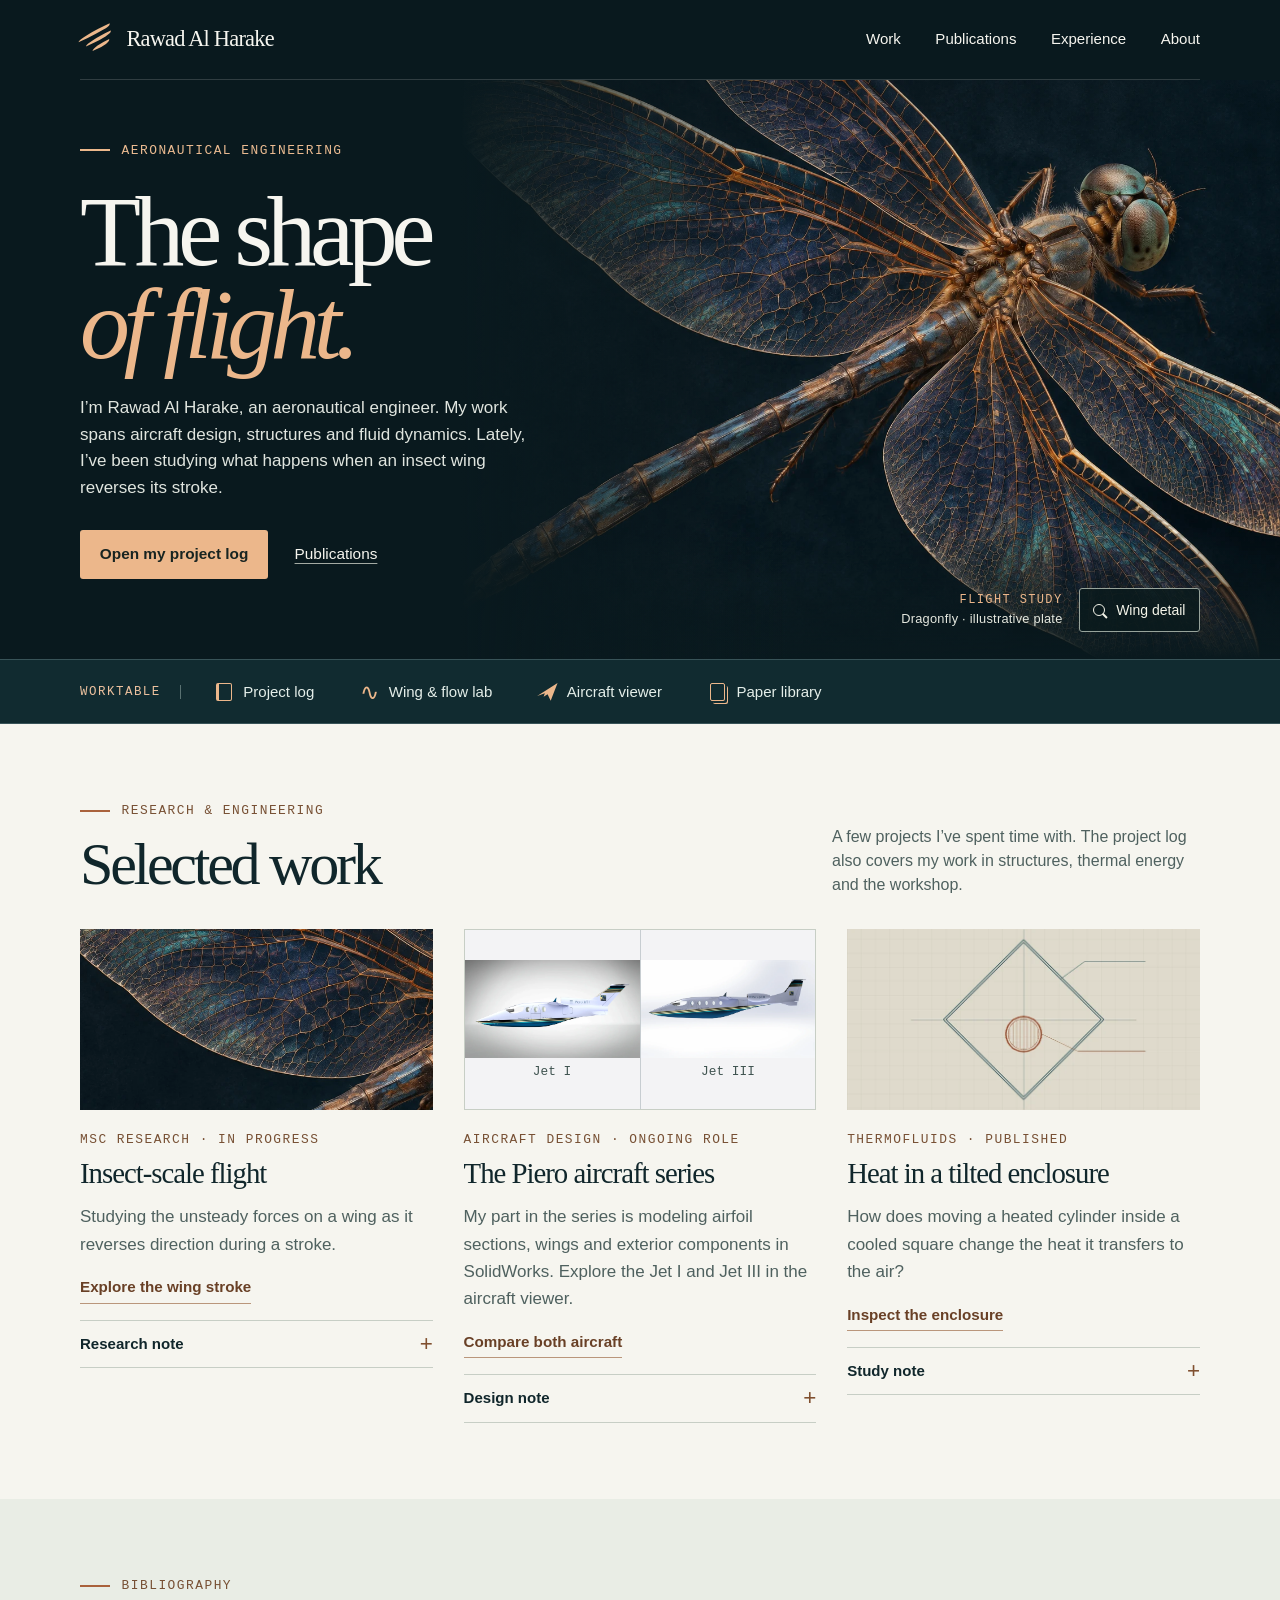
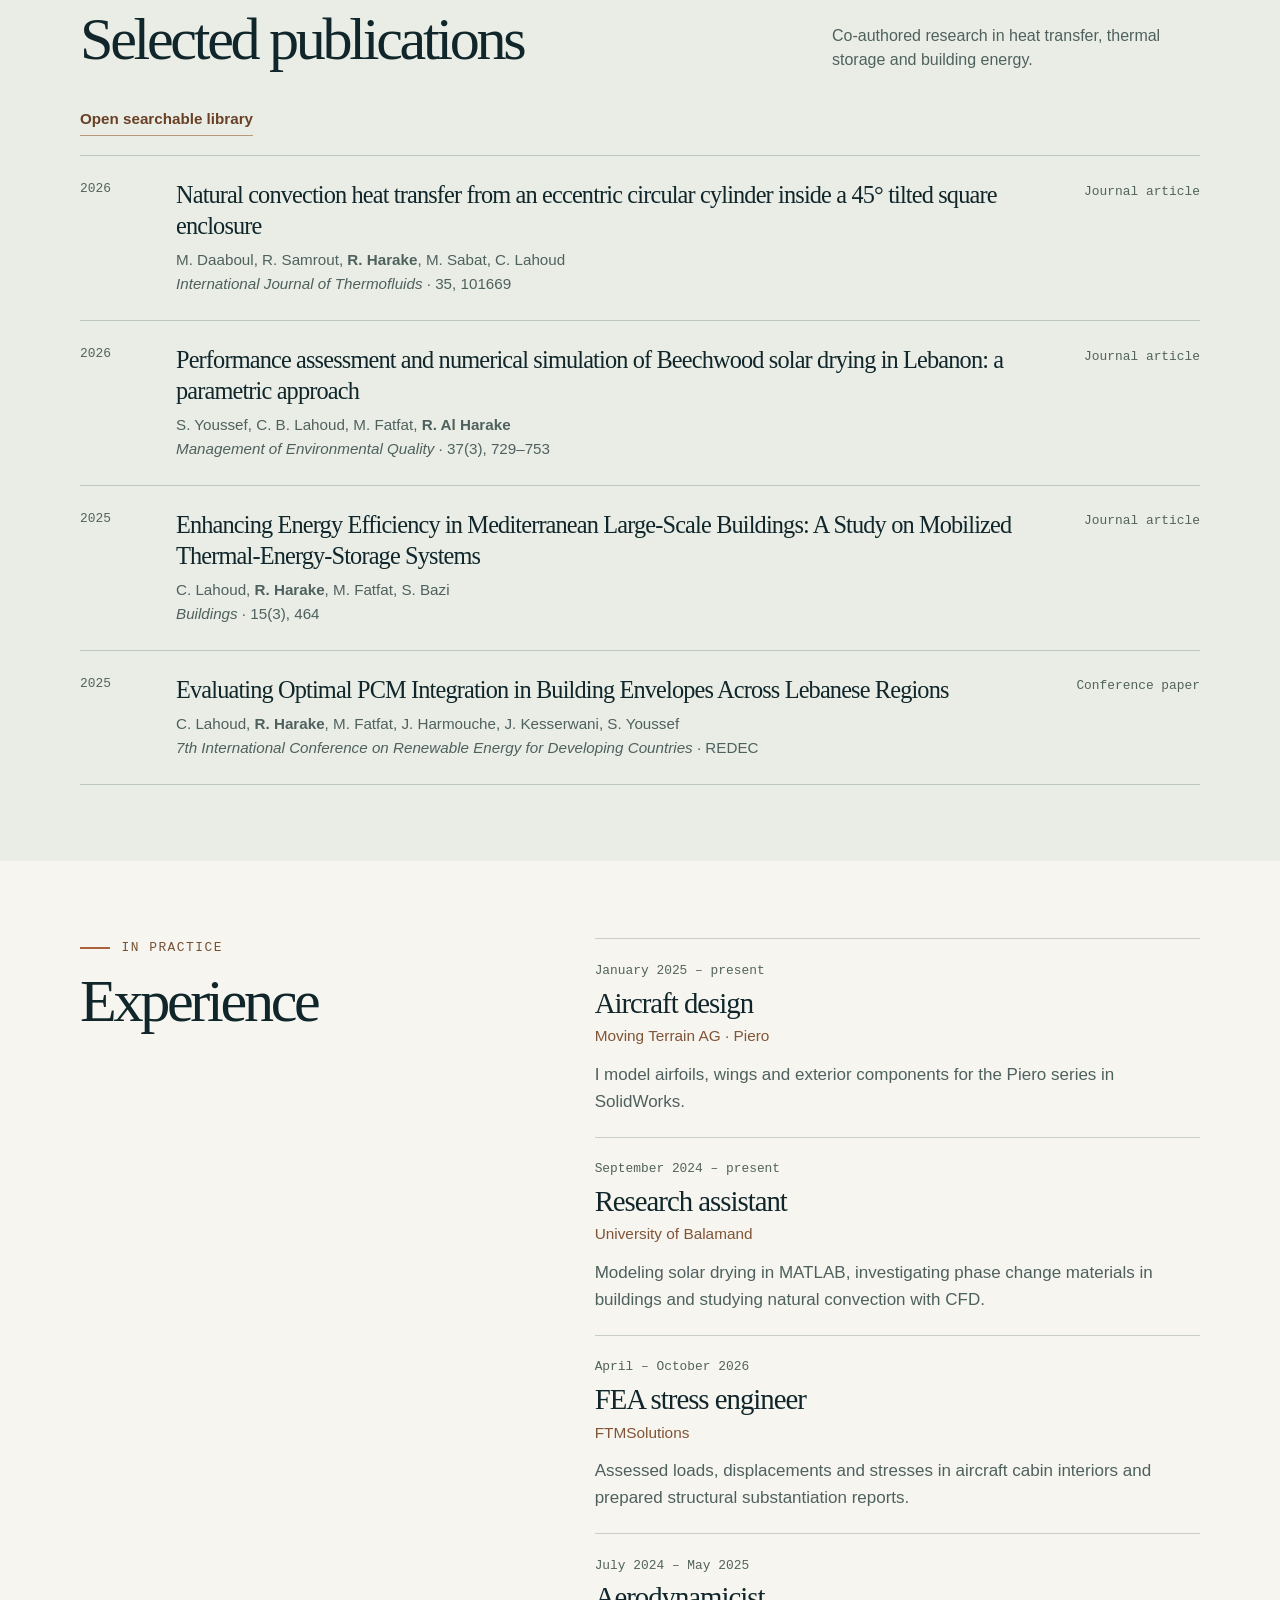
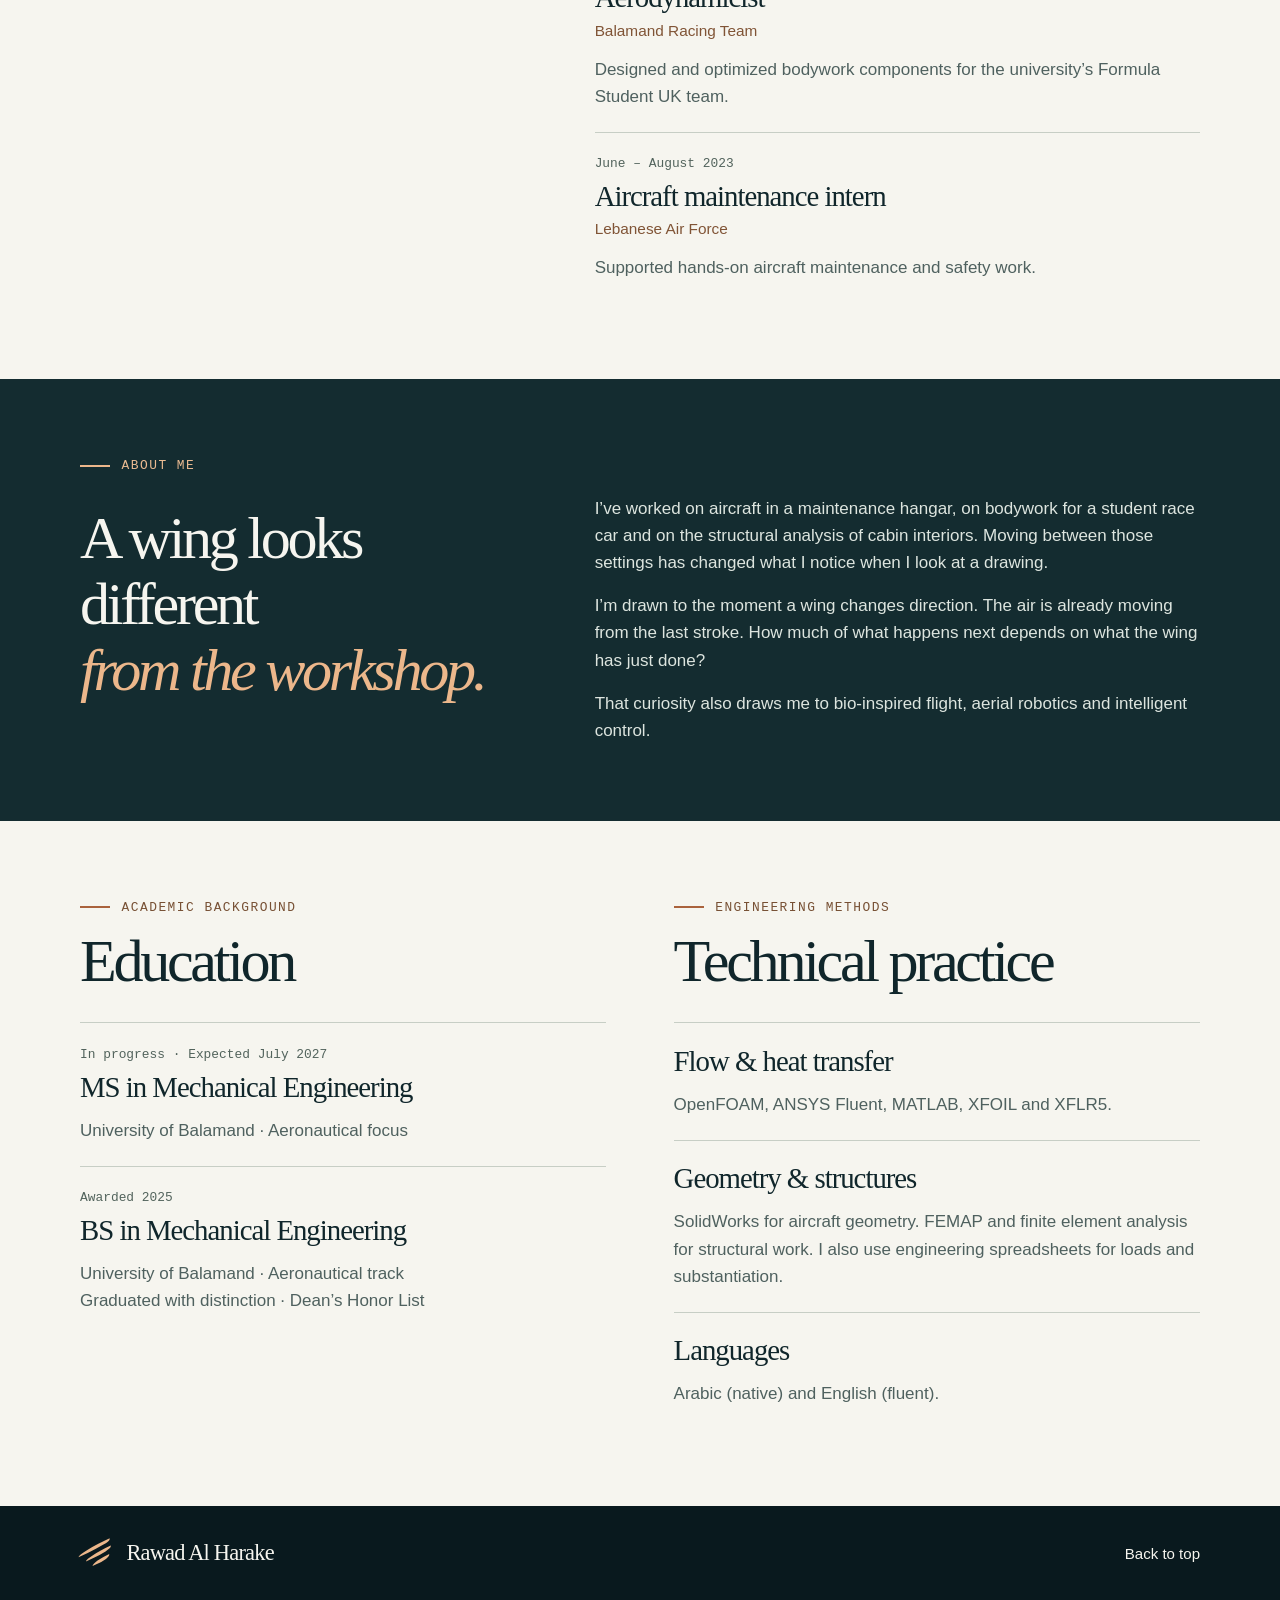
==== commit 061d2941: "Restore the editorial portfolio with an interactive engineering worktable" ====
--- a/docs/index.html
+++ b/docs/index.html
@@ -1,112 +1,83 @@
 <!doctype html>
 <html lang="en">
 <head>
-  <meta charset="utf-8">
-  <meta name="viewport" content="width=device-width, initial-scale=1">
-  <meta name="theme-color" content="#12292e">
-  <meta name="description" content="Explore Rawad Al Harake’s work in aircraft design, computational fluid dynamics and structural analysis.">
-  <title>Rawad Al Harake | Flight desk</title>
-  <link rel="icon" href="data:,">
-  <link rel="stylesheet" href="style.css">
-  <script defer src="interaction.js"></script>
+<meta charset="utf-8">
+<meta name="viewport" content="width=device-width, initial-scale=1">
+<meta name="theme-color" content="#09191e">
+<meta name="description" content="Rawad Al Harake’s work in aeronautical engineering, computational fluid dynamics and bio-inspired flight.">
+<title>Rawad Al Harake · Aeronautical Engineering</title>
+<link rel="icon" href="data:,">
+<link rel="stylesheet" href="style.css">
+<script defer src="interaction.js"></script>
 </head>
 <body>
-<a class="skip" href="#content">Skip to content</a>
-<header><div class="wrap topbar">
-  <a href="#desk" class="brand"><span class="insignia" aria-hidden="true"><i></i><i></i><i></i></span>Rawad Al Harake</a>
-  <span class="breadcrumb"><a href="#desk">Flight desk</a><span id="crumb"></span></span>
-  <button type="button" id="find" class="find" hidden><span aria-hidden="true" class="lens"></span>Find on desk <kbd>/</kbd></button>
-</div></header>
-<main id="content" tabindex="-1">
-<section class="view" id="desk" aria-labelledby="desk-title">
-  <div class="cover">
-    <div class="cover-image"><img src="assets/piero-flight.webp" width="1760" height="953" fetchpriority="high" alt="Piero Jet I rendered in flight above a coastline."></div>
-    <div class="wrap cover-inner"><div class="identity">
-      <p class="label"><i></i>Aeronautical engineer</p>
-      <h1 id="desk-title" tabindex="-1">Rawad<br><em>Al Harake</em></h1>
-      <p class="lede">At Piero, I model the surfaces of business jets. At the University of Balamand, I use computational fluid dynamics to study how air moves and carries heat.</p>
-      <a class="primary" href="#hangar">Explore the aircraft</a>
-    </div>
-    <a class="credit" href="https://piero.aero/gallery/gallery-pji.html">Piero Jet I · Rendering © Piero</a>
-    </div>
-  </div>
-  <div class="wrap launch-area"><div class="section-line"><h2>On my desk</h2><span>Choose a workspace</span></div>
-  <nav class="launchers" aria-label="Workspaces">
-    <a href="#hangar"><span class="icon plane" aria-hidden="true">✈</span><strong>Aircraft hangar</strong><span>Inspect the Piero Jet I</span></a>
-    <a href="#flow"><span class="icon flow-icon" aria-hidden="true">∿</span><strong>Flow bench</strong><span>Explore a CFD study</span></a>
-    <a href="#papers"><span class="icon papers-icon" aria-hidden="true"><i></i></span><strong>Paper library</strong><span>Read the publications</span></a>
-    <a href="#logbook"><span class="icon log-icon" aria-hidden="true"><i></i></span><strong>Engineering logbook</strong><span>Meet the engineer</span></a>
-  </nav></div>
-</section>
-<section class="view workspace wrap" id="hangar" aria-labelledby="hangar-title">
-  <p class="label"><i></i>Aircraft hangar</p><h2 class="title" id="hangar-title" tabindex="-1">Piero Jet I</h2>
-  <p class="summary">My work with Moving Terrain AG on the Piero series takes a wing from its airfoil sections to a continuous exterior surface in SolidWorks.</p>
-  <div class="hangar-layout"><figure class="aircraft-plate">
-    <div class="stage" id="aircraft-views">
-      <img id="view-plan" src="assets/piero-plan.webp" width="1120" height="630" alt="Elevated front view showing the Jet I’s wingspan and fuselage.">
-      <img id="view-profile" src="assets/piero-profile.webp" width="1120" height="630" alt="Side profile of the Jet I showing its nose, windows, belly and vertical tail." hidden>
-      <img id="view-aft" src="assets/piero-aft.webp" width="1120" height="610" alt="Rear view of the tail, strakes and aft fuselage of the Jet I." hidden>
-    </div><figcaption>Jet I exterior renderings · <a href="https://piero.aero/gallery/gallery-pji.html">© Piero · Official gallery</a></figcaption>
-  </figure><div class="inspector">
-    <p class="label">Exterior inspector</p><h3>Look around the airframe</h3>
-    <div class="choices" id="camera" aria-label="Aircraft views" role="group" hidden>
-      <button data-camera="plan" aria-pressed="true">Wing</button><button data-camera="profile" aria-pressed="false">Profile</button><button data-camera="aft" aria-pressed="false">Tail</button>
-    </div>
-    <div id="camera-notes" aria-live="polite">
-      <div data-note="plan"><h4>Wing geometry</h4><p>This view follows the leading edge from root to tip. In CAD, each airfoil section helps define the surface that runs between them.</p></div>
-      <div data-note="profile" hidden><h4>Fuselage profile</h4><p>From the side, you can trace the outline of the nose, cabin and belly. The wing root disappears into that continuous shape.</p></div>
-      <div data-note="aft" hidden><h4>Aft surfaces</h4><p>From behind, the tailplane, fin and small strakes resolve into separate surfaces. Their arrangement is much easier to read from this angle.</p></div>
-    </div>
-    <p class="subnote">I model airfoils, wings and exterior components as part of the aircraft design team. The gallery shows the team’s aircraft.</p>
-  </div></div>
-</section>
+<a class="skip" href="#main">Skip to content</a>
+<header class="mast" id="top">
+<div class="wrap navbar">
+<a class="wordmark" href="#top"><span class="mark" aria-hidden="true"><i></i><i></i><i></i></span>Rawad Al Harake</a>
+<nav aria-label="Main"><a href="#work">Work</a><a href="#publications">Publications</a><a href="#experience">Experience</a><a href="#about">About</a></nav>
+</div>
+</header>
+<main id="main">
+<section class="hero" aria-labelledby="hero-title">
+<div class="hero-art" id="specimen"><img width="1536" height="1024" fetchpriority="high" src="assets/dragonfly.webp" alt="Illustrated dragonfly with translucent wings and a fine network of copper-coloured veins."></div>
+<div class="wrap hero-inner">
+<div class="hero-copy"><p class="eyebrow pale"><i class="rule"></i>Aeronautical engineering</p>
+<h1 id="hero-title">The shape<br><em>of flight.</em></h1>
+<p class="intro">I’m Rawad Al Harake, an aeronautical engineer. My work spans aircraft design, structures and fluid dynamics. Lately, I’ve been studying what happens when an insect wing reverses its stroke.</p>
+<div class="actions"><button class="button" data-open="log" hidden>Open my project log</button><noscript><a class="button" href="#work">Explore my work</a></noscript><a class="text-link" href="#publications">Publications</a></div></div>
+<div class="specimen-tools"><p><span class="micro">Flight study</span><span id="specimen-caption">Dragonfly · illustrative plate</span></p><button type="button" id="inspect" hidden aria-pressed="false" aria-controls="specimen"><span aria-hidden="true" class="magnifier"></span><span class="inspect-label">Wing detail</span></button></div>
+</div></section>
 
-<section class="view workspace wrap" id="flow" aria-labelledby="flow-title">
-  <p class="label"><i></i>Flow bench</p><h2 class="title" id="flow-title" tabindex="-1">A cylinder off centre</h2>
-  <p class="summary">A heated cylinder sits inside a cooled square enclosure tilted by 45°. Our published study asked how much its position changes heat transfer through the air.</p>
-  <div class="bench-layout"><figure class="rig">
-    <div class="diagram" role="img" id="apparatus" aria-label="Heated cylinder centred inside a tilted square enclosure">
-      <div class="enclosure"></div><div class="centreline"></div><div class="cylinder" id="cylinder"></div>
-    </div><figcaption><span class="key cold"></span>Cooled wall <span class="key hot"></span>Heated cylinder</figcaption>
-  </figure><div class="inspector"><p class="label">Experiment geometry</p><h3>Move the heat source</h3>
-    <div id="offset-control" hidden><label for="offset">Cylinder position</label><output id="position" for="offset">Centre</output>
-    <input id="offset" type="range" min="-2" max="2" step="1" value="0" aria-valuetext="Centre">
-    <div class="range-ends"><span>Lower</span><span>Higher</span></div></div>
-    <p>The slider changes the geometry in this schematic. In the simulations, the average Nusselt number varied nonlinearly with cylinder position.</p>
-    <p class="subnote">I helped develop the CFD methodology, curated simulation data and visualized how cylinder position and Rayleigh number affected the results.</p>
-    <a class="inline-link" href="https://doi.org/10.1016/j.ijft.2026.101669">Read our thermofluids paper</a>
-  </div></div>
-  <div class="research-note" id="flapping-wings" tabindex="-1"><div><p class="label">MSc research · In progress</p><h3>Flapping-wing aerodynamics</h3></div><p>For my MSc, I’m studying airflow around an insect-scale flapping wing. I compared a dry-wing CFD model with a published benchmark, checking lift, drag, circulation and flow structure across the stroke. <a href="https://doi.org/10.1017/jfm.2024.680">Li &amp; Nabawy’s benchmark study</a></p></div>
-</section>
+<div class="tray" id="tray" hidden><div class="tray-inner"><span class="tray-title">Worktable</span><button data-open="log" aria-controls="panel-log"><i class="glyph log" aria-hidden="true"></i><span>Project log</span></button><button data-open="lab" aria-controls="panel-lab"><i class="glyph wave" aria-hidden="true"></i><span>Wing &amp; flow lab</span></button><button data-open="hangar" aria-controls="panel-hangar"><i class="glyph air" aria-hidden="true"></i><span>Aircraft viewer</span></button><button data-open="library" aria-controls="panel-library"><i class="glyph book" aria-hidden="true"></i><span>Paper library</span></button></div></div>
+<section id="work" class="wrap section">
+<div class="section-head"><div><p class="eyebrow"><i class="rule"></i>Research &amp; engineering</p><h2>Selected work</h2></div><p class="aside-copy">A few projects I’ve spent time with. The project log also covers my work in structures, thermal energy and the workshop.</p></div>
+<div class="studies">
+<article class="study"><div class="thumb crop"><img loading="lazy" width="1536" height="1024" src="assets/dragonfly.webp" alt="Illustrative close-up of a dragonfly wing."></div>
+<p class="eyebrow">MSc research · In progress</p><h3>Insect-scale flight</h3><p>Studying the unsteady forces on a wing as it reverses direction during a stroke.</p>
+<button class="launch-text" data-open="lab" data-mode="wing" hidden>Explore the wing stroke</button><details><summary>Research note</summary><p>I chose flapping wings for my master’s research after working on fixed-wing aircraft. I compared a dry-wing CFD model with a published flapping-wing study, checking lift, drag and circulation as well as the structure of the flow.</p><p>That comparison is one completed step within my ongoing thesis.</p><a href="https://doi.org/10.1017/jfm.2024.680">Benchmark study by Li &amp; Nabawy</a></details></article>
+<article class="study"><div class="airpair"><figure><img loading="lazy" src="assets/piero-profile.webp" alt="Jet I side profile"><figcaption>Jet I</figcaption></figure><figure><img loading="lazy" src="assets/piero-iii-profile.webp" alt="Jet III side profile"><figcaption>Jet III</figcaption></figure></div>
+<p class="eyebrow">Aircraft design · Ongoing role</p><h3>The Piero aircraft series</h3><p>My part in the series is modeling airfoil sections, wings and exterior components in SolidWorks. Explore the Jet I and Jet III in the aircraft viewer.</p>
+<button class="launch-text" data-open="hangar" hidden>Compare both aircraft</button><details><summary>Design note</summary><p>At Moving Terrain AG, I work on exterior geometry for the Piero business aircraft series. My part of the design process takes me from the profile of an airfoil to the three-dimensional surface of a wing.</p><p>The project viewer pairs Piero’s official Jet I and Jet III renderings. My contribution is to the team’s CAD work.</p><a href="https://piero.aero/">Visit Piero</a></details></article>
+<article class="study"><div class="thumb"><img loading="lazy" width="720" height="387" src="assets/enclosure.webp" alt="Schematic of an off-centre heated cylinder in a tilted square enclosure."></div>
+<p class="eyebrow">Thermofluids · Published</p><h3>Heat in a tilted enclosure</h3><p>How does moving a heated cylinder inside a cooled square change the heat it transfers to the air?</p>
+<button class="launch-text" data-open="lab" data-mode="heat" hidden>Inspect the enclosure</button><details><summary>Study note</summary><p>I contributed to the CFD methodology, curated simulation data and visualized the effects of cylinder position and Rayleigh number. Our results showed that the average Nusselt number varied nonlinearly with cylinder position.</p><p>The drawing shows the enclosure geometry schematically.</p><a href="https://doi.org/10.1016/j.ijft.2026.101669">Read the published study</a></details></article>
+</div></section>
 
-<section class="view workspace wrap" id="papers" aria-labelledby="papers-title">
-  <p class="label"><i></i>Paper library</p><h2 class="title" id="papers-title" tabindex="-1">Selected publications</h2>
-  <p class="summary">My co-authored work spans natural convection, solar drying and thermal storage in buildings.</p>
-  <div class="filters" role="group" aria-label="Filter publications" hidden><button data-filter="all" aria-pressed="true">All papers</button><button data-filter="journal" aria-pressed="false">Journal articles</button><button data-filter="conference" aria-pressed="false">Conference papers</button></div>
-  <p class="sr-only" id="paper-count" aria-live="polite"></p>
-  <ol class="paper-list">
-<li id="paper-1" data-kind="journal"><span class="year">2026</span><div><h3><a href="https://doi.org/10.1016/j.ijft.2026.101669">Natural convection heat transfer from an eccentric circular cylinder inside a 45° tilted square enclosure</a></h3><p>M. Daaboul, R. Samrout, <strong>R. Harake</strong>, M. Sabat, C. Lahoud</p><p><i>International Journal of Thermofluids</i> · 35, 101669</p></div><span class="kind">Journal article</span></li>
-<li id="paper-2" data-kind="journal"><span class="year">2026</span><div><h3><a href="https://doi.org/10.1108/MEQ-06-2025-0425">Performance assessment and numerical simulation of Beechwood solar drying in Lebanon: a parametric approach</a></h3><p>S. Youssef, C. B. Lahoud, M. Fatfat, <strong>R. Al Harake</strong></p><p><i>Management of Environmental Quality</i> · 37(3), 729–753</p></div><span class="kind">Journal article</span></li>
-<li id="paper-3" data-kind="journal"><span class="year">2025</span><div><h3><a href="https://doi.org/10.3390/buildings15030464">Enhancing Energy Efficiency in Mediterranean Large-Scale Buildings: A Study on Mobilized Thermal-Energy-Storage Systems</a></h3><p>C. Lahoud, <strong>R. Harake</strong>, M. Fatfat, S. Bazi</p><p><i>Buildings</i> · 15(3), 464</p></div><span class="kind">Journal article</span></li>
-<li id="paper-4" data-kind="conference"><span class="year">2025</span><div><h3><a href="https://doi.org/10.1109/REDEC65313.2025.11190241">Evaluating Optimal PCM Integration in Building Envelopes Across Lebanese Regions</a></h3><p>C. Lahoud, <strong>R. Harake</strong>, M. Fatfat, J. Harmouche, J. Kesserwani, S. Youssef</p><p><i>7th International Conference on Renewable Energy for Developing Countries</i> · REDEC</p></div><span class="kind">Conference paper</span></li>
-</ol>
-</section>
+<section id="publications" class="papers section"><div class="wrap"><div class="section-head"><div><p class="eyebrow"><i class="rule"></i>Bibliography</p><h2>Selected publications</h2></div><p class="aside-copy">Co-authored research in heat transfer, thermal storage and building energy.</p></div>
+<button class="launch-text" data-open="library" hidden>Open searchable library</button><ol class="paper-list">
+<li><span class="year">2026</span><div><h3><a href="https://doi.org/10.1016/j.ijft.2026.101669">Natural convection heat transfer from an eccentric circular cylinder inside a 45° tilted square enclosure</a></h3><p>M. Daaboul, R. Samrout, <strong>R. Harake</strong>, M. Sabat, C. Lahoud</p><p><i>International Journal of Thermofluids</i> · 35, 101669</p></div><span class="kind">Journal article</span></li>
+<li><span class="year">2026</span><div><h3><a href="https://doi.org/10.1108/MEQ-06-2025-0425">Performance assessment and numerical simulation of Beechwood solar drying in Lebanon: a parametric approach</a></h3><p>S. Youssef, C. B. Lahoud, M. Fatfat, <strong>R. Al Harake</strong></p><p><i>Management of Environmental Quality</i> · 37(3), 729–753</p></div><span class="kind">Journal article</span></li>
+<li><span class="year">2025</span><div><h3><a href="https://doi.org/10.3390/buildings15030464">Enhancing Energy Efficiency in Mediterranean Large-Scale Buildings: A Study on Mobilized Thermal-Energy-Storage Systems</a></h3><p>C. Lahoud, <strong>R. Harake</strong>, M. Fatfat, S. Bazi</p><p><i>Buildings</i> · 15(3), 464</p></div><span class="kind">Journal article</span></li>
+<li><span class="year">2025</span><div><h3><a href="https://doi.org/10.1109/REDEC65313.2025.11190241">Evaluating Optimal PCM Integration in Building Envelopes Across Lebanese Regions</a></h3><p>C. Lahoud, <strong>R. Harake</strong>, M. Fatfat, J. Harmouche, J. Kesserwani, S. Youssef</p><p><i>7th International Conference on Renewable Energy for Developing Countries</i> · REDEC</p></div><span class="kind">Conference paper</span></li>
+</ol></div></section>
 
-<section class="view workspace wrap" id="logbook" aria-labelledby="logbook-title">
-  <p class="label"><i></i>Engineering logbook</p><h2 class="title" id="logbook-title" tabindex="-1">How I got here</h2>
-  <p class="summary">I’ve worked on aircraft in a maintenance hangar, designed bodywork for a student race car and checked stresses in cabin structures. Each gave me a different way to look at an engineering drawing.</p>
-  <div class="log-layout"><div><h3>Experience</h3><p class="hint">Open an entry to read about the work.</p>
-  <details id="role-1" class="role"><summary><span class="date">January 2025 – present</span><strong>Aircraft design</strong><span>Moving Terrain AG · Piero</span></summary><p>Modeling airfoils, wings and exterior components for the Piero aircraft series.</p></details>
-<details id="role-2" class="role"><summary><span class="date">September 2024 – present</span><strong>Research assistant</strong><span>University of Balamand</span></summary><p>Modeling solar drying in MATLAB, investigating phase change materials in buildings and studying natural convection with CFD.</p></details>
-<details id="role-3" class="role"><summary><span class="date">April – October 2026</span><strong>FEA stress engineer</strong><span>FTMSolutions</span></summary><p>Assessed loads, displacements and stresses in aircraft cabin interiors and prepared structural substantiation reports.</p></details>
-<details id="role-4" class="role"><summary><span class="date">July 2024 – May 2025</span><strong>Aerodynamicist</strong><span>Balamand Racing Team</span></summary><p>Designed and optimized bodywork components for the university’s Formula Student UK team.</p></details>
-<details id="role-5" class="role"><summary><span class="date">June – August 2023</span><strong>Aircraft maintenance intern</strong><span>Lebanese Air Force</span></summary><p>Supported hands-on aircraft maintenance and safety work.</p></details>
-  </div><aside class="bio" id="toolkit" tabindex="-1"><h3>Education</h3><div class="entry"><span>In progress · Expected July 2027</span><h4>MS in Mechanical Engineering</h4><p>University of Balamand · Aeronautical focus</p></div><div class="entry"><span>Awarded 2025</span><h4>BS in Mechanical Engineering</h4><p>University of Balamand · Aeronautical track<br>Graduated with distinction · Dean’s Honor List</p></div>
-    <h3>Tools I use</h3><p>SolidWorks for geometry, FEMAP for structural analysis, and OpenFOAM, ANSYS Fluent and MATLAB for fluid flow and thermal problems. I also work with XFOIL and XFLR5 for airfoil and aircraft analysis.</p>
-    <h3>What catches my attention</h3><p>I’m interested in how insects adjust to the air around them, and what engineers can learn from that about flight and control.</p>
-  </aside></div>
-</section>
-</main>
-<footer><div class="wrap footer-inner"><a href="#desk">Rawad Al Harake · Flight desk</a><nav aria-label="Workspace shortcuts"><a href="#hangar">Hangar</a><a href="#flow">Flow bench</a><a href="#papers">Papers</a><a href="#logbook">Logbook</a></nav></div></footer>
-<dialog id="finder" aria-labelledby="finder-title"><div class="dialog-head"><h2 id="finder-title">Find on desk</h2><button id="close-finder" aria-label="Close search">Close</button></div><label for="query">Search projects, roles and papers</label><input id="query" type="search" placeholder="Try Piero, FEMAP or solar drying"><ul id="matches"></ul><p id="match-count" role="status"></p></dialog>
+<section class="wrap section split" id="experience"><div><p class="eyebrow"><i class="rule"></i>In practice</p><h2>Experience</h2></div>
+<div class="roles">
+<article><p class="period">January 2025 – present</p><h3>Aircraft design</h3><p class="org">Moving Terrain AG · Piero</p><p>I model airfoils, wings and exterior components for the Piero series in SolidWorks.</p></article>
+<article><p class="period">September 2024 – present</p><h3>Research assistant</h3><p class="org">University of Balamand</p><p>Modeling solar drying in MATLAB, investigating phase change materials in buildings and studying natural convection with CFD.</p></article>
+<article><p class="period">April – October 2026</p><h3>FEA stress engineer</h3><p class="org">FTMSolutions</p><p>Assessed loads, displacements and stresses in aircraft cabin interiors and prepared structural substantiation reports.</p></article>
+<article><p class="period">July 2024 – May 2025</p><h3>Aerodynamicist</h3><p class="org">Balamand Racing Team</p><p>Designed and optimized bodywork components for the university’s Formula Student UK team.</p></article>
+<article><p class="period">June – August 2023</p><h3>Aircraft maintenance intern</h3><p class="org">Lebanese Air Force</p><p>Supported hands-on aircraft maintenance and safety work.</p></article></div></section>
+
+<section id="about" class="about section"><div class="wrap"><p class="eyebrow pale"><i class="rule"></i>About me</p><div class="about-grid"><h2>A wing looks different<br><em>from the workshop.</em></h2><div><p>I’ve worked on aircraft in a maintenance hangar, on bodywork for a student race car and on the structural analysis of cabin interiors. Moving between those settings has changed what I notice when I look at a drawing.</p><p>I’m drawn to the moment a wing changes direction. The air is already moving from the last stroke. How much of what happens next depends on what the wing has just done?</p><p>That curiosity also draws me to bio-inspired flight, aerial robotics and intelligent control.</p></div></div></div></section>
+
+<section class="wrap section foundation"><div><p class="eyebrow"><i class="rule"></i>Academic background</p><h2>Education</h2>
+<article><p class="period">In progress · Expected July 2027</p><h3>MS in Mechanical Engineering</h3><p>University of Balamand · Aeronautical focus</p></article>
+<article><p class="period">Awarded 2025</p><h3>BS in Mechanical Engineering</h3><p>University of Balamand · Aeronautical track<br>Graduated with distinction · Dean’s Honor List</p></article></div>
+<div><p class="eyebrow"><i class="rule"></i>Engineering methods</p><h2>Technical practice</h2>
+<article><h3>Flow &amp; heat transfer</h3><p>OpenFOAM, ANSYS Fluent, MATLAB, XFOIL and XFLR5.</p></article>
+<article><h3>Geometry &amp; structures</h3><p>SolidWorks for aircraft geometry. FEMAP and finite element analysis for structural work. I also use engineering spreadsheets for loads and substantiation.</p></article><article><h3>Languages</h3><p>Arabic (native) and English (fluent).</p></article></div></section>
+</main><footer><div class="wrap"><a class="wordmark" href="#top"><span class="mark" aria-hidden="true"><i></i><i></i><i></i></span>Rawad Al Harake</a><a href="#top">Back to top</a></div></footer>
+<section id="panel-log" class="work-window" role="dialog" aria-labelledby="win-log" tabindex="-1" data-state="closed" hidden><div class="window-bar"><span class="handle" aria-hidden="true">⠿</span><strong id="win-log">Project log</strong><div class="window-buttons"><button data-win="min" aria-label="Minimize Project log" title="Minimize">−</button><button class="maximize" data-win="max" aria-label="Maximize Project log" title="Maximize" aria-pressed="false">□</button><button data-win="close" aria-label="Close Project log" title="Close">×</button></div></div><div class="window-body"><p class="eyebrow">Research &amp; engineering</p><h3>Inside my project log</h3><label for="project-search">Search my work</label><input type="search" id="project-search" placeholder="Try structures, aircraft or energy"><div class="seg" role="group" aria-label="Project discipline"><button data-field="All" aria-pressed="true">All</button><button data-field="Research" aria-pressed="false">Research</button><button data-field="Design" aria-pressed="false">Design</button><button data-field="Structures" aria-pressed="false">Structures</button><button data-field="Practice" aria-pressed="false">Practice</button></div><p id="project-total" class="small" role="status"></p><div class="records"><details class="record" data-discipline="Research"><summary><span><small>MSc thesis · University of Balamand</small>Insect-scale wings</span></summary><p>I compare simulated forces and flow structures across a flapping stroke. The dry-wing benchmark is complete, and the thesis is ongoing.</p><button class="launch-text" data-open="lab" data-preset="wing">Open wing &amp; flow lab</button></details><details class="record" data-discipline="Design"><summary><span><small>Moving Terrain AG · Aircraft design</small>Piero aircraft series</span></summary><p>I model airfoils, wings and exterior components for the series in SolidWorks. Piero’s galleries show the Jet I and Jet III.</p><button class="launch-text" data-open="hangar" data-preset="">Open aircraft viewer</button></details><details class="record" data-discipline="Research"><summary><span><small>University of Balamand · Published study</small>Natural convection</span></summary><p>I helped develop the CFD methodology and organized and visualized the simulation data for a heated cylinder inside a tilted enclosure.</p><button class="launch-text" data-open="lab" data-preset="heat">Open wing &amp; flow lab</button></details><details class="record" data-discipline="Structures"><summary><span><small>FTMSolutions · FEA stress engineer</small>Aircraft cabin interiors</span></summary><p>I assessed loads, stresses and displacements in cabin interiors for the Boeing 787 and Airbus A380, and prepared engineering spreadsheets and structural substantiation reports.</p></details><details class="record" data-discipline="Design"><summary><span><small>Balamand Racing Team · Aerodynamicist</small>Formula Student bodywork</span></summary><p>I designed and optimized bodywork components for the university’s Formula Student UK team.</p></details><details class="record" data-discipline="Research"><summary><span><small>University of Balamand · Published study</small>Solar drying of beechwood</span></summary><p>I worked on modeling heat transfer during solar drying in MATLAB. The paper examines how drying conditions affect beechwood in Lebanon.</p><button class="launch-text" data-open="library" data-preset="solar drying">Open paper library</button></details><details class="record" data-discipline="Research"><summary><span><small>University of Balamand · Journal and conference work</small>Thermal storage in buildings</span></summary><p>Our work covers mobilized thermal energy storage and the placement of phase change materials in building envelopes across Lebanese climates.</p><button class="launch-text" data-open="library" data-preset="">Open paper library</button></details><details class="record" data-discipline="Practice"><summary><span><small>Lebanese Air Force · Internship</small>Aircraft maintenance</span></summary><p>I supported hands-on aircraft maintenance during my summer internship.</p></details></div></div></section>
+<section id="panel-lab" class="work-window" role="dialog" aria-labelledby="win-lab" tabindex="-1" data-state="closed" hidden><div class="window-bar"><span class="handle" aria-hidden="true">⠿</span><strong id="win-lab">Wing &amp; flow lab</strong><div class="window-buttons"><button data-win="min" aria-label="Minimize Wing &amp; flow lab" title="Minimize">−</button><button class="maximize" data-win="max" aria-label="Maximize Wing &amp; flow lab" title="Maximize" aria-pressed="false">□</button><button data-win="close" aria-label="Close Wing &amp; flow lab" title="Close">×</button></div></div><div class="window-body"><p class="eyebrow">Research notebook</p><h3>Geometry in motion</h3><div class="seg" role="group" aria-label="Research study"><button data-lab="wing" aria-pressed="true">Flapping wing</button><button data-lab="heat" aria-pressed="false">Heated enclosure</button></div>
+<div data-experiment="wing"><p>A flapping wing sweeps out, slows at the end of the stroke and returns. Scrub through one cycle to see the same positions on the outward and return strokes.</p><div class="wing-drawing"><canvas id="stroke-canvas" width="720" height="310" role="img" aria-label="Schematic top view of a wing pivoting through a stroke"></canvas></div>
+<div class="control-line"><label for="phase">Stroke phase</label><output for="phase" id="phase-out">0% · First reversal</output></div><input type="range" id="phase" min="0" max="100" value="0"><button class="work-btn" id="play" aria-pressed="false">Play stroke</button>
+<p class="small">Illustrative motion. In my MSc, I benchmarked a dry-wing CFD model against published lift, drag, circulation and flow structure. The thesis is in progress. <a href="https://doi.org/10.1017/jfm.2024.680">Read the benchmark study</a></p></div>
+<div data-experiment="heat" hidden><p>Move the heated cylinder inside the tilted enclosure. As it approaches a corner, the gap between the cylinder and the cooled walls narrows.</p>
+<div class="apparatus" role="img" aria-label="A heated cylinder inside a square enclosure tilted by 45 degrees"><i class="wall"></i><i id="source-disc"></i></div><div class="control-line"><label for="offset">Cylinder position</label><output id="heat-out" for="offset">Centre</output></div><input type="range" id="offset" min="-2" max="2" value="0"><p class="small">This control illustrates the geometry. In the published simulations, the average Nusselt number varied nonlinearly with cylinder position. I contributed to the CFD methodology, data curation and visualization. <a href="https://doi.org/10.1016/j.ijft.2026.101669">Read our paper</a></p></div></div></section>
+<section id="panel-hangar" class="work-window" role="dialog" aria-labelledby="win-hangar" tabindex="-1" data-state="closed" hidden><div class="window-bar"><span class="handle" aria-hidden="true">⠿</span><strong id="win-hangar">Aircraft viewer</strong><div class="window-buttons"><button data-win="min" aria-label="Minimize Aircraft viewer" title="Minimize">−</button><button class="maximize" data-win="max" aria-label="Maximize Aircraft viewer" title="Maximize" aria-pressed="false">□</button><button data-win="close" aria-label="Close Aircraft viewer" title="Close">×</button></div></div><div class="window-body"><p class="eyebrow">Aircraft design · Moving Terrain AG</p><h3>Two aircraft, three views.</h3><p>Look along the fuselage, then around the tail. Both aircraft have a high tailplane. The Jet I’s central exhaust and the Jet III’s paired engine nacelles are easiest to distinguish from the aft end.</p>
+<div class="seg" role="group" aria-label="Aircraft selection"><button data-model="both" aria-pressed="true">Compare both</button><button data-model="i" aria-pressed="false">Jet I</button><button data-model="iii" aria-pressed="false">Jet III</button></div>
+<div class="aircraft-views"><figure data-plane="i"><figcaption>Piero Jet I</figcaption><img src="assets/piero-profile.webp" alt="Piero Jet I, profile view from Piero’s gallery" data-angle-image="Profile"><img src="assets/piero-plan.webp" alt="Piero Jet I, wing view from Piero’s gallery" data-angle-image="Wing" hidden><img src="assets/piero-aft.webp" alt="Piero Jet I, tail view from Piero’s gallery" data-angle-image="Tail" hidden><a href="https://piero.aero/gallery/gallery-pji.html">© Piero · Gallery</a></figure><figure data-plane="iii"><figcaption>Piero Jet III</figcaption><img src="assets/piero-iii-profile.webp" alt="Piero Jet III, profile view from Piero’s gallery" data-angle-image="Profile"><img src="assets/piero-iii-wing.webp" alt="Piero Jet III, wing view from Piero’s gallery" data-angle-image="Wing" hidden><img src="assets/piero-iii-tail.webp" alt="Piero Jet III, tail view from Piero’s gallery" data-angle-image="Tail" hidden><a href="https://piero.aero/gallery/gallery-pjiii.html">© Piero · Gallery</a></figure></div><div class="seg" role="group" aria-label="Viewing angle"><button data-angle="Profile" aria-pressed="true">Profile</button><button data-angle="Wing" aria-pressed="false">Wing</button><button data-angle="Tail" aria-pressed="false">Tail</button></div><p class="small">My contribution to the Piero series is CAD modeling of airfoils, wings and exterior components. The renderings show the team’s designs. Views are independently framed.</p></div></section>
+<section id="panel-library" class="work-window" role="dialog" aria-labelledby="win-library" tabindex="-1" data-state="closed" hidden><div class="window-bar"><span class="handle" aria-hidden="true">⠿</span><strong id="win-library">Paper library</strong><div class="window-buttons"><button data-win="min" aria-label="Minimize Paper library" title="Minimize">−</button><button class="maximize" data-win="max" aria-label="Maximize Paper library" title="Maximize" aria-pressed="false">□</button><button data-win="close" aria-label="Close Paper library" title="Close">×</button></div></div><div class="window-body"><p class="eyebrow">Publications · 2025–2026</p><h3>At the reading table</h3><label for="paper-search">Find a title, author or journal</label><input type="search" id="paper-search" placeholder="Try solar drying or convection"><div class="seg" role="group" aria-label="Publication type"><button data-type="all" aria-pressed="true">All</button><button data-type="journal" aria-pressed="false">Journal articles</button><button data-type="conference" aria-pressed="false">Conference papers</button></div><p id="paper-total" role="status" class="small"></p><ol id="shelf"></ol></div></section>
 </body></html>
--- a/docs/style.css
+++ b/docs/style.css
@@ -1,174 +1,234 @@
 :root {
-  --deep: #10272c;
-  --ink: #142c30;
+  color-scheme: light;
+  --ink: #10262b;
+  --muted: #4f615f;
+  --night: #09191e;
   --paper: #f6f5ef;
-  --mute: #526765;
-  --line: #c7d1c9;
-  --orange: #f3ad6f;
-  --rust: #864a2a;
+  --line: #c7cec5;
+  --copper: #aa623c;
+  --gold: #ecb78b;
   --serif: Georgia, "Times New Roman", serif;
-  --sans: "Segoe UI", Arial, sans-serif;
-  --mono: ui-monospace, Consolas, monospace;
-  font-family: var(--sans);
-  color: var(--ink);
-  background: var(--paper);
+  --sans: "DM Sans", "Segoe UI", Arial, sans-serif;
 }
 * { box-sizing: border-box; }
-body { margin:0; font-size:1.0625rem; line-height:1.55; }
-button,input { font:inherit; }
-button,summary,input[type="range"] { cursor:pointer; }
+html { scroll-behavior: smooth; }
+body { margin: 0; font: 1.0625rem/1.6 var(--sans); color: var(--ink); background: var(--paper); }
+a { color: inherit; text-underline-offset: .24em; }
+button, summary { font: inherit; cursor: pointer; }
+button:focus-visible, summary:focus-visible, a:focus-visible { outline: 3px solid #cf7535; outline-offset: 5px; }
+.wrap { width: min(87.5%, 80rem); margin-inline: auto; }
+h1,h2,h3,p { margin: 0; }
+h1,h2,h3 { font-family: var(--serif); font-weight: 400; }
+h2 { font-size: clamp(2.7rem,4.7vw,4.8rem); line-height: 1.1; letter-spacing: -.055em; }
+h3 { font-size: 1.8rem; line-height: 1.18; letter-spacing: -.035em; }
+.skip { position: absolute; z-index: 9; top: 0; left: 1rem; padding: .6rem 1rem; background: white; transform: translateY(-140%); }
+.skip:focus { transform: translateY(0); }
+.mast,footer { color: var(--paper); background: var(--night); }
+.navbar,footer .wrap { display: flex; align-items: center; justify-content: space-between; min-height: 5rem; gap: 1rem; }
+.navbar { border-bottom: 1px solid #ffffff28; }
+.wordmark { display: inline-flex; align-items: center; gap: .75rem; font: 500 1.4rem/1.1 var(--serif); letter-spacing: -.035em; text-decoration: none; }
+.mark { display:inline-grid; width:2.15rem; gap:3px; transform: rotate(-25deg); }
+.mark i { display:block; height:4px; border-radius: 100% 0 70% 0; background:var(--gold); transform: skewX(-30deg); }
+.mark i:nth-child(2) { width:78%; margin-left:14%; }
+.mark i:nth-child(3) { width:53%; margin-left:27%; }
+nav { display:flex; align-items:center; gap:clamp(1.1rem,2.7vw,3rem); }
+nav a,footer a { text-decoration:none; font-size:.94rem; }
+nav a:hover, footer a:hover { color:var(--gold); }
+.hero { position: relative; isolation:isolate; overflow:hidden; background:var(--night); color:var(--paper); }
+.hero-inner { min-height:clamp(35rem,43vw,43rem); display:flex; align-items:center; position:relative; padding-block:3.8rem 5rem; }
+.hero-art { position:absolute; inset:0 0 0 36%; z-index:-1; overflow:hidden; background:#06181c; }
+.hero-art img { width:100%; height:100%; object-fit:cover; object-position:55% 52%; transition:transform .8s ease; transform-origin:33% 33%; }
+.hero-art.zoomed img { transform:scale(2.2); }
+.hero-art::after { content:""; position:absolute; inset:0; background:linear-gradient(90deg,var(--night),transparent 40%),linear-gradient(0deg,var(--night),transparent 22%),linear-gradient(180deg,#09191e35,transparent 24%); }
+.hero-copy { width: min(47%,32rem); }
+.eyebrow,.micro,.period,.kind,.year { font:500 .805rem/1.5 ui-monospace,Consolas,monospace; }
+.eyebrow,.micro { text-transform:uppercase; letter-spacing:.115em; }
+.eyebrow { display:flex; align-items:center; gap:.7rem; color:#775034; }
+.rule { height:2px; width:1.9rem; display:inline-block; flex:none; background:var(--copper); }
+.pale { color:#ebbb91; }
+.pale .rule { background:var(--gold); }
+.hero h1 { font-size:clamp(5rem,7.8vw,8.8rem); line-height:.93; margin:1.6rem 0 1.5rem; letter-spacing:-.065em; }
+.hero h1 em,.about h2 em { color:var(--gold); font-weight:400; }
+.intro { max-width:28rem; color:#e0e5df; font-size:clamp(1.03rem,1.33vw,1.22rem); line-height:1.55; }
+.actions { display:flex; align-items:center; gap:1.65rem; margin-top:1.8rem; }
+.button { text-decoration:none; background:var(--gold); color:#182421; font-size:.96rem; font-weight:650; padding:.77rem 1.24rem; border-radius:3px; }
+.button:hover { background:#f8caa3; }
+.text-link { font-size:.96rem; text-decoration-color:#a4aba4; }
+.specimen-tools { position:absolute; bottom:1.7rem; right:0; text-align:right; display:flex; gap:1rem; align-items:center; color:#e5e8df; }
+.specimen-tools p { display:grid; font-size:.8rem; letter-spacing:.02em; }
+.micro { font-size:.75rem; color:var(--gold); }
+#inspect { display:inline-flex; align-items:center; gap:.5rem; min-height:2.75rem; border:1px solid #97a39b; color:#f4f4e9; background:#0a1a1dd9; padding:.5rem .85rem; border-radius:3px; font-size:.875rem; }
+#inspect[hidden] { display:none; }
+#inspect:hover, #inspect[aria-pressed="true"] { border-color:var(--gold); color:var(--gold); }
+.magnifier { position:relative; width:12px; height:12px; border-radius:50%; border:1.4px solid currentColor; margin-right:3px; }
+.magnifier::after { position:absolute; content:""; width:6px; height:1.5px; background:currentColor; transform:rotate(45deg); left:8px; top:10px; }
+.section { padding-block:clamp(3.8rem,6vw,6.75rem); }
+.section-head { display:flex; justify-content:space-between; align-items:end; gap:2.25rem; margin-bottom:2rem; }
+.section h2 { margin-top:.65rem; }
+.aside-copy { max-width:23rem; line-height:1.5; font-size:1rem; color:var(--muted); }
+.studies { display:grid; grid-template-columns:repeat(3,minmax(0,1fr)); gap:clamp(1.25rem,2.4vw,2.7rem); }
+.thumb { aspect-ratio:1.95; overflow:hidden; background:#122930; }
+.thumb img { width:100%; height:100%; object-fit:cover; display:block; }
+.crop img { transform:scale(2.35); transform-origin:23% 21%; }
+.study .eyebrow { margin:1.22rem 0 .54rem; }
+.study>p:not(.eyebrow),.roles article>p:last-child,.foundation article>p:not(.period) { margin-top:.75rem; color:var(--muted); }
+details { margin-top:1rem; border-block:1px solid var(--line); }
+summary { display:flex; align-items:center; justify-content:space-between; min-height:2.9rem; font-size:.94rem; font-weight:600; }
+summary::-webkit-details-marker { display:none; }
+summary::after { content:"+"; font:1.4rem var(--sans); color:#80502f; }
+details[open] summary::after { content:"−"; }
+details p { color:var(--muted); margin:.2rem 0 .8rem; }
+details a { display:inline-block; margin-bottom:1.2rem; }
+.papers { background:#e9ede5; }
+.paper-list { padding:0; margin:0; list-style:none; }
+.paper-list li { display:grid; grid-template-columns:5rem 1fr 9rem; gap:1rem; padding:1.45rem 0; border-top:1px solid #bcc8bc; }
+.paper-list li:last-child { border-bottom:1px solid #bcc8bc; }
+.paper-list h3 { font-size:clamp(1.3rem,1.9vw,1.75rem); line-height:1.28; margin-bottom:.42rem; }
+.paper-list a { text-decoration:none; }
+.paper-list a:hover { text-decoration:underline; }
+.paper-list p { color:var(--muted); font-size:.95rem; }
+.year,.kind,.period { color:#52635c; }
+.kind { text-align:right; padding-top:.15rem; }
+.split,.about-grid,.foundation { display:grid; gap:6%; grid-template-columns: .85fr 1.15fr; }
+.roles article,.foundation article { padding:1.35rem 0; border-top:1px solid var(--line); }
+.period { margin-bottom:.4rem; }
+.org { color:#805436; margin-top:.22rem; font-size:.96rem; }
+.about { background:#142c30; color:var(--paper); }
+.about-grid { margin-top:1.2rem; }
+.about-grid p { color:#dde5df; margin-bottom:1rem; }
+.about-grid p:last-child { margin:0; }
+.about h3 { color:var(--gold); margin:1.4rem 0 .65rem; }
+.foundation { grid-template-columns:1fr 1fr; }
+.foundation h2 { margin-bottom:1.8rem; }
+footer .wrap { min-height:6rem; }
+@media (max-width:820px) {
+ .wrap { width:90%; }
+ .hero-copy { width:52%; }
+ .specimen-tools { bottom:1rem; }
+ .section-head { align-items:start; }
+ .aside-copy { max-width:18rem; }
+ .studies { gap:1rem; }
+ .study h3 { font-size:1.5rem; }
+ .paper-list li { grid-template-columns:3rem 1fr 7.5rem; }
+}
+@media (max-width:640px) {
+ .navbar { flex-wrap:wrap; gap:0; padding:1rem 0 .45rem; }
+ .navbar .wordmark { width:100%; }
+ nav { width:100%; justify-content:space-between; gap:.4rem; margin-top:.65rem; }
+ nav a { display:inline-flex; align-items:center; min-height:2.75rem; }
+ .hero-inner { min-height:0; padding:2.6rem 0 13.75rem; }
+ .hero-copy { width:100%; }
+ .hero-art { inset:auto 0 0 0; height:49%; }
+ .hero-art img { object-position:50% 42%; }
+ .hero-art::after { background:linear-gradient(180deg,var(--night),transparent 35%,transparent 65%,#071518 100%); }
+ .hero h1 { margin:1.2rem 0; font-size:clamp(4.3rem,15vw,5.8rem); }
+ .intro { max-width:29rem; }
+ .actions { margin-top:1.25rem; }
+ .specimen-tools { bottom:.8rem; }
+ .section-head { display:block; }
+ .aside-copy { margin-top:1rem; max-width:30rem; }
+ .studies,.split,.about-grid,.foundation { grid-template-columns:1fr; gap:2.2rem; }
+ .study h3 { font-size:1.9rem; }
+ .paper-list li { grid-template-columns:1fr auto; gap:.5rem 1rem; }
+ .paper-list li>div { grid-column:1/-1; grid-row:2; }
+ .kind { grid-column:2; grid-row:1; padding:0; }
+ .about-grid { gap:1.5rem; }
+ .foundation h2 { margin-bottom:1.2rem; }
+}
+@media (prefers-reduced-motion:reduce) {
+ html { scroll-behavior:auto; }
+ .hero-art img { transition:none; }
+}
+
+/* The editorial page stays readable underneath the worktable. */
 [hidden] { display:none !important; }
-a { color:inherit; text-underline-offset:.2em; }
-a:focus-visible,button:focus-visible,input:focus-visible,summary:focus-visible { outline:3px solid #da8248; outline-offset:4px; }
-h1,h2,h3,h4,p,figure { margin:0; }
-h1,h2,h3 { line-height:1.08; font-family:var(--serif); font-weight:400; letter-spacing:-.045em; }
-h4 { font-size:1.1rem; line-height:1.35; }
-h1:focus,h2:focus,main:focus { outline:none; }
-h3 { font-size:clamp(1.7rem,2.7vw,2.55rem); }
-.wrap { width:min(90%,81rem); margin-inline:auto; }
-.skip,.sr-only { position:absolute; overflow:hidden; clip-path:inset(50%); height:1px; width:1px; }
-.skip:focus { clip-path:none; z-index:10; width:auto; height:auto; top:.6rem; left:.6rem; background:white; padding:.65rem; }
-header { background:var(--deep); color:#fffaf0; border-bottom:1px solid #385056; }
-.topbar,.footer-inner { display:flex; align-items:center; gap:1.5rem; min-height:4.6rem; }
-.brand,.breadcrumb a,.find,.footer-inner a { text-decoration:none; }
-.brand { font-family:var(--serif); font-size:1.42rem; letter-spacing:-.04em; display:flex; align-items:center; gap:.75rem; }
-.insignia { display:grid; width:31px; gap:3px; transform:rotate(-23deg); }
-.insignia i { background:var(--orange); height:3px; border-radius:100% 0 70% 0; }
-.insignia i:nth-child(2) { width:80%; margin-left:12%; }
-.insignia i:nth-child(3) { width:52%; margin-left:26%; }
-.breadcrumb { border-left:1px solid #90aaa659; padding-left:1.5rem; color:#c5d4ce; font:.89rem var(--mono); }
-.find { margin-left:auto; color:#e9eee9; background:transparent; border:1px solid #718482; border-radius:5px; padding:.55rem .85rem; font-size:.9rem; display:flex; align-items:center; gap:.7rem; }
-kbd { border:1px solid #83918e; padding:0 .3rem; border-radius:3px; font-size:.82rem; }
-.lens { border:1.5px solid currentColor; border-radius:50%; width:12px; height:12px; position:relative; }
-.lens::after { content:""; background:currentColor; width:6px; height:1.5px; position:absolute; top:10px; left:8px; transform:rotate(45deg); }
-.cover { position:relative; isolation:isolate; overflow:hidden; background:#152d32; color:#f7f7ee; }
-.cover-image { position:absolute; z-index:-1; inset:0 0 0 30%; }
-.cover-image img { width:100%; height:100%; display:block; object-fit:cover; object-position:59% 50%; }
-.cover-image::after { content:""; position:absolute; inset:0; background:linear-gradient(90deg,#152d32 0%,#152d32d0 11%,#152d3248 34%,transparent 60%),linear-gradient(0deg,#0c222b82,transparent 23%); }
-.cover-inner { position:relative; display:flex; align-items:center; min-height:clamp(29rem,38vw,37rem); padding-block:2.8rem; }
-.identity { width:min(43%,30rem); }
-.label,.date,.year,.kind,.section-line>span,.range-ends,.entry>span { font:.82rem/1.45 var(--mono); }
-.label { color:var(--rust); letter-spacing:.11em; text-transform:uppercase; display:flex; align-items:center; gap:.7rem; }
-.label i { background:currentColor; width:1.85rem; height:2px; }
-.cover .label { color:#ffd2a8; }
-h1 { margin:1.05rem 0 .95rem; font-size:clamp(4.4rem,7.5vw,8.2rem); line-height:.9; letter-spacing:-.065em; }
-h1 em { color:#ffce9c; font-weight:normal; }
-.lede { max-width:27rem; line-height:1.5; font-size:clamp(1rem,1.3vw,1.18rem); }
-.primary { display:inline-flex; text-decoration:none; color:#152a2a; background:#ffbf87; border-radius:3px; font-size:.98rem; font-weight:650; margin-top:1.5rem; padding:.72rem 1.15rem; }
-.primary:hover { background:#ffd3b0; }
-.credit { position:absolute; bottom:.8rem; right:0; color:white; background:#14292de0; border-radius:3px; padding:.3rem .65rem; font:.77rem var(--mono); text-decoration:none; }
-.launch-area { padding-block:2.1rem 2.9rem; }
-.section-line { display:flex; align-items:baseline; gap:1rem; margin-bottom:1.15rem; }
-.section-line h2 { font-size:2.25rem; }
-.section-line>span { color:var(--mute); }
-.launchers { display:grid; grid-template-columns:repeat(4,minmax(0,1fr)); gap:1rem; }
-.launchers a { border:1px solid #bcc9c3; padding:1.12rem; text-decoration:none; display:grid; justify-items:start; align-content:start; position:relative; background:#fbfbf7; border-radius:5px; transition:transform .16s,background .16s,border-color .16s; }
-.launchers a:hover { transform:translateY(-3px); border-color:#6d8a78; background:#eef3eb; }
-.icon { width:2.25rem; height:2.25rem; display:grid; place-items:center; background:#e0eae1; color:#294c41; border-radius:5px; font:1.62rem/1 var(--serif); margin-bottom:.85rem; }
-.flow-icon { background:#dce9ea; color:#295966; font-size:2.3rem; }
-.papers-icon { background:#f4e6d4; }
-.papers-icon i,.log-icon i { width:15px; height:18px; border:1.5px solid #794f32; box-shadow:3px 3px #f4e6d4,4px 4px #96643c; background:repeating-linear-gradient(0deg,transparent 0 4px,#905b3d 5px 6px) center / 7px 11px no-repeat; }
-.log-icon { background:#e7e3eb; }
-.log-icon i { border-color:#53465d; border-left:4px solid #53465d; box-shadow:none; background:none; }
-.launchers strong { font:500 clamp(1.2rem,1.9vw,1.75rem)/1.15 var(--serif); letter-spacing:-.035em; }
-.launchers a>span:last-child,.hint { color:var(--mute); font-size:.94rem; margin-top:.45rem; }
-.workspace { min-height:67vh; padding-block:clamp(2.6rem,5vw,5rem); }
-.title { font-size:clamp(3rem,6vw,6rem); margin:.65rem 0 .9rem; }
-.summary { max-width:49rem; font-size:clamp(1.05rem,1.6vw,1.32rem); color:#3c5757; }
-.hangar-layout,.bench-layout,.log-layout { display:grid; grid-template-columns:minmax(0,1.5fr) minmax(0,1fr); gap:clamp(1.5rem,3.4vw,4rem); align-items:start; margin-top:2.3rem; }
-.aircraft-plate,.rig { border:1px solid var(--line); background:#edf1ed; }
-.stage img { width:100%; height:auto; aspect-ratio:16/9; object-fit:contain; display:block; background:#fafafa; }
-figcaption { font:.81rem/1.4 var(--mono); padding:.85rem 1rem; border-top:1px solid var(--line); color:#455b59; }
-.inspector h3 { margin:.6rem 0 1rem; }
-.choices,.filters { display:flex; flex-wrap:wrap; gap:.44rem; margin:1rem 0 1.4rem; }
-.choices button,.filters button,#close-finder { background:transparent; color:var(--ink); border:1px solid #9aada4; padding:.52rem .95rem; border-radius:4px; font-size:.95rem; min-height:2.75rem; }
-button[aria-pressed="true"] { color:#fff9ec; background:#1e3b3d; border-color:#1e3b3d; }
-.inspector h4 { margin-bottom:.35rem; }
-.inspector p:not(.label),.research-note p:not(.label),.bio p { color:#415b59; }
-.inspector .subnote { border-top:1px solid var(--line); padding-top:1rem; margin-top:1rem; }
-.inline-link { display:inline-block; margin-top:1rem; font-weight:600; }
-.diagram { position:relative; height:clamp(16rem,30vw,23rem); background-color:#172f33; background-image:linear-gradient(#9fb9a817 1px,transparent 1px),linear-gradient(90deg,#9fb9a817 1px,transparent 1px); background-size:24px 24px; }
-.enclosure { position:absolute; width:9.8rem; height:9.8rem; left:50%; top:50%; transform:translate(-50%,-50%) rotate(45deg); border:3px double #a8d7c5; }
-.centreline { position:absolute; top:50%; left:16%; right:16%; border-top:1px dashed #91aca885; }
-.cylinder { position:absolute; left:50%; top:50%; width:2.5rem; height:2.5rem; border:2px solid #f6bd91; border-radius:50%; background:repeating-linear-gradient(135deg,#83573e 0px 4px,#ebaa79 5px 6px); transform:translate(-50%,calc(-50% + var(--offset,0rem))); transition:transform .2s; }
-.key { width:.75rem; height:.75rem; border:2px solid #438271; display:inline-block; vertical-align:-.06rem; margin-right:.3rem; }
-.key.hot { border-radius:50%; background:#b7794b; border-color:#93582f; margin-left:1rem; }
-#offset-control { background:#e9eee7; padding:.9rem 1rem; margin:1rem 0; border-radius:4px; }
-#position { float:right; font-size:.92rem; color:#485d55; }
-#offset { display:block; width:100%; accent-color:#24615b; margin:.75rem 0; }
-.range-ends { display:flex; justify-content:space-between; }
-.research-note { margin-top:2.5rem; border-top:1px solid var(--line); padding-top:1.6rem; display:grid; grid-template-columns:1fr 1.4fr; gap:2rem; }
-.research-note h3 { margin-top:.5rem; }
-.filters { margin-top:1.7rem; }
-.paper-list { list-style:none; padding:0; margin:1.7rem 0; }
-.paper-list li { display:grid; grid-template-columns:4rem 1fr 8rem; gap:1rem; padding:1.3rem 0; border-top:1px solid var(--line); }
-.paper-list h3 { font-size:clamp(1.35rem,2.2vw,2rem); line-height:1.2; margin:0 0 .55rem; }
-.paper-list h3 a { text-decoration:none; }
-.paper-list h3 a:hover { text-decoration:underline; }
-.paper-list p,.role p { color:var(--mute); }
-.paper-list .kind { text-align:right; }
-.log-layout { grid-template-columns:minmax(0,1.25fr) minmax(0,1fr); }
-.role { border-top:1px solid var(--line); }
-.hint { margin-bottom:1.2rem; }
-.role summary { list-style:none; display:grid; position:relative; padding:1rem 2.5rem 1rem 0; }
-.role summary::-webkit-details-marker { display:none; }
-.role summary::after { content:"+"; position:absolute; top:40%; right:.5rem; color:var(--rust); font-size:1.5rem; }
-.role[open] summary::after { content:"−"; }
-.role strong { font:500 1.5rem var(--serif); margin:.2rem 0; }
-.role summary>span:last-child { color:var(--mute); }
-.role p { margin:0 0 1rem; }
-.bio { background:#e8eee7; padding:clamp(1.4rem,2.8vw,2.4rem); border-radius:4px; }
-.bio h3:not(:first-child) { margin-top:1.8rem; }
-.bio p,.entry h4 { margin-top:.35rem; }
-.entry { margin-top:1rem; }
-.entry>span,.date,.year,.kind { color:var(--mute); }
-footer { border-top:1px solid var(--line); background:#e8ede6; }
-.footer-inner { justify-content:space-between; font-size:.9rem; }
-.footer-inner nav { display:flex; flex-wrap:wrap; gap:1rem; }
-.footer-inner a:hover,.credit:hover,.breadcrumb a:hover { text-decoration:underline; }
-a[aria-current="page"] { font-weight:700; text-decoration:underline; }
-dialog { width:min(33rem,93%); max-height:78vh; overflow:auto; padding:1.5rem; border:1px solid #9bafa5; border-radius:7px; background:var(--paper); color:var(--ink); box-shadow:0 16px 64px #0e222d52; }
-dialog::backdrop { background:#09202cc2; }
-.dialog-head { display:flex; justify-content:space-between; align-items:center; margin-bottom:1rem; }
-.dialog-head h2 { font-size:2.1rem; }
-dialog label { font-size:.94rem; }
-#query { width:100%; padding:.75rem; margin:.4rem 0; border:1px solid #84998d; border-radius:3px; }
-#matches { list-style:none; padding:0; margin:.7rem 0; }
-#matches a { display:block; text-decoration:none; border-top:1px solid var(--line); padding:.65rem 0; }
-#matches a:hover { text-decoration:underline; }
-#match-count { font-size:.92rem; color:var(--mute); }
-@media (max-width:820px) {
- .launchers { grid-template-columns:1fr 1fr; }
- .identity { width:48%; }
- .breadcrumb { display:none; }
- .hangar-layout,.bench-layout { grid-template-columns:1.15fr 1fr; }
-}
-@media (max-width:650px) {
- .wrap { width:90%; }
- .topbar { gap:.45rem; min-height:4rem; }
- .brand { font-size:1.2rem; gap:.45rem; }
- .find { gap:.45rem; padding:.5rem .6rem; font-size:.83rem; }
- kbd { display:none; }
- .cover-inner { min-height:0; padding-top:1.9rem; padding-bottom:clamp(10.5rem,48vw,17.5rem); }
- .identity { width:100%; max-width:32rem; }
- h1 { font-size:clamp(3.8rem,15vw,5.7rem); }
- .cover-image { inset:auto 0 0; height:clamp(10.5rem,48vw,17.5rem); }
- .cover-image img { object-position:center 52%; }
- .cover-image::after { background:linear-gradient(180deg,#152d32 0%,transparent 27%); }
- .primary { margin-top:1rem; }
- .credit { bottom:.35rem; font-size:.72rem; }
- .launch-area { padding-block:1.5rem 2rem; }
- .launchers { gap:.6rem; }
- .launchers a { padding:.85rem; }
- .launchers a>span:last-child { font-size:.88rem; }
- .section-line { gap:.7rem; }
- .section-line h2 { font-size:1.85rem; }
- .hangar-layout,.bench-layout,.log-layout,.research-note { grid-template-columns:1fr; gap:1.5rem; }
- .paper-list li { grid-template-columns:1fr auto; gap:.5rem; }
- .paper-list li>div { grid-column:1/-1; grid-row:2; }
- .kind { grid-column:2; grid-row:1; }
- .footer-inner { flex-wrap:wrap; padding-block:1rem; gap:.65rem; }
-}
-@media (prefers-reduced-motion:reduce) {
- *,*::before,*::after { transition:none !important; animation:none !important; }
-}
+button,input { font-family:inherit; }
+button.button { border:0; }
+.launch-text { display:inline-block; margin-top:.9rem; color:#694026; background:none; border:0; border-bottom:1px solid #ba967b; padding:.2rem 0; font-size:.95rem; font-weight:600; }
+.papers>.wrap>.launch-text { margin:0 0 1.2rem; }
+.airpair { display:flex; aspect-ratio:1.95; background:#f3f3f5; border:1px solid var(--line); overflow:hidden; }
+.airpair figure { margin:0; min-width:0; flex:1; display:flex; flex-direction:column; justify-content:center; }
+.airpair figure+figure { border-left:1px solid #c7cdd1; }
+.airpair img { width:100%; display:block; }
+.airpair figcaption { text-align:center; font:.8rem ui-monospace,monospace; color:#405451; margin-top:.35rem; }
+.tray { color:#e4eee9; background:#112b30; border-block:1px solid #385358; }
+.tray-inner { width:min(87.5%,80rem); margin:auto; display:flex; align-items:center; gap:clamp(.25rem,1.6vw,1.6rem); padding:.55rem 0; }
+.tray-title { color:#edc19e; font:.78rem ui-monospace,monospace; text-transform:uppercase; letter-spacing:.12em; padding-right:1.2rem; border-right:1px solid #597171; }
+.tray button { display:inline-flex; align-items:center; gap:.55rem; color:inherit; padding:.62rem .7rem; min-height:2.75rem; background:transparent; border:1px solid transparent; border-radius:4px; font-size:.94rem; }
+.tray button:hover,.tray button[data-active="true"] { background:#294247; border-color:#728b88; }
+.tray button[data-paused="true"] { text-decoration:underline dotted; text-underline-offset:4px; }
+.glyph { display:inline-grid; place-items:center; width:1.3rem; height:1.3rem; color:var(--gold); flex:none; font:1.45rem/1 Georgia,serif; }
+.glyph.wave::before { content:"∿"; }
+.glyph.air::before { content:""; width:100%; height:90%; background:currentColor; clip-path:polygon(0 73%,98% 4%,65% 98%,50% 64%,31% 77%,37% 59%); }
+.glyph.log::before,.glyph.book::before { content:""; width:.8rem; height:1rem; border:1px solid currentColor; border-left:3px solid currentColor; border-radius:2px; }
+.glyph.book::before { border-left:1px solid; box-shadow:2px 2px #112b30,3px 3px currentColor; }
+.windows-open .tray { position:fixed; bottom:max(.7rem,env(safe-area-inset-bottom)); left:50%; transform:translateX(-50%); z-index:999; background:#10292ff5; border:1px solid #59706d; border-radius:9px; box-shadow:0 6px 24px #05131644; }
+.windows-open .tray-inner { width:max-content; max-width:98vw; padding:.22rem .45rem; gap:.18rem; }
+.windows-open .tray-title { display:none; }
+.windows-open footer { padding-bottom:4.5rem; }
+.work-window { position:fixed; left:var(--wx,8vw); top:var(--wy,5vh); z-index:10; width:min(42rem,92vw); max-height:calc(100dvh - 6.6rem); display:flex; flex-direction:column; overflow:hidden; color:var(--ink); background:#f9f8f2; border:1px solid #667f7c; border-radius:9px; box-shadow:0 18px 70px #00191f4d,0 3px 12px #00191f22; }
+.work-window.on-top { box-shadow:0 22px 80px #00191f60,0 3px 12px #00191f30; }
+.work-window.expanded { left:3vw; top:2vh; width:94vw; height:calc(96dvh - 4.2rem); max-height:none; }
+.work-window.expanded .window-body { width:min(100%,68rem); margin-inline:auto; }
+.work-window:focus { outline:none; }
+.window-bar { flex:none; display:flex; gap:.55rem; align-items:center; padding:.2rem .45rem .2rem .85rem; background:#3a5355; color:#f6f3e9; cursor:grab; touch-action:none; user-select:none; }
+.on-top .window-bar { background:#16363b; }
+.window-bar:active { cursor:grabbing; }
+.handle { color:#d6ae86; font-size:1.2rem; }
+.window-bar strong { font:500 .9rem ui-monospace,monospace; }
+.window-buttons { margin-left:auto; display:flex; gap:2px; }
+.window-buttons button { border:0; color:inherit; background:transparent; border-radius:3px; width:2.4rem; height:2.5rem; font-size:1.35rem; }
+.window-buttons button:hover { background:#476264; }
+.window-body { padding:clamp(1.15rem,2.3vw,2rem); overflow:auto; overscroll-behavior:contain; }
+.window-body h3 { font-size:clamp(1.85rem,3.2vw,3.25rem); margin:.4rem 0 .75rem; }
+.window-body p { line-height:1.5; }
+.window-body .small { color:var(--muted); font-size:.9rem; margin:.8rem 0; }
+.window-body label { display:inline-block; margin:.65rem 0 .35rem; font-weight:600; }
+.window-body input[type="search"] { display:block; width:100%; color:var(--ink); padding:.58rem .7rem; border:1px solid #8a9a92; border-radius:4px; font-size:1rem; }
+.seg { display:flex; flex-wrap:wrap; gap:.35rem; margin:1rem 0; }
+.seg button,.work-btn { border:1px solid #9baaa0; border-radius:3px; color:var(--ink); background:#f8f9f3; padding:.46rem .68rem; min-height:2.65rem; font-size:.91rem; }
+.seg button[aria-pressed="true"],.work-btn[aria-pressed="true"] { color:#fbfaf2; background:#214144; border-color:#214144; }
+.aircraft-views { display:flex; gap:.65rem; align-items:stretch; }
+.aircraft-views figure { margin:0; min-width:0; flex:1; border:1px solid #c7d1cb; background:#fff; display:flex; flex-direction:column; }
+.aircraft-views figcaption { font:1.5rem var(--serif); padding:.65rem .7rem 0; }
+.aircraft-views img { width:100%; aspect-ratio:16/10; object-fit:contain; }
+.aircraft-views a { color:var(--muted); font:.78rem ui-monospace,monospace; padding:.6rem .7rem; }
+.control-line { display:flex; align-items:baseline; gap:1rem; justify-content:space-between; }
+.control-line output { color:var(--muted); font:.84rem ui-monospace,monospace; }
+.window-body input[type="range"] { width:100%; accent-color:#376860; margin:.6rem 0 1rem; cursor:pointer; }
+.wing-drawing,.apparatus { margin-top:1rem; background:#10282e; border-radius:4px; overflow:hidden; }
+#stroke-canvas { width:100%; height:auto; display:block; }
+.apparatus { height:14.5rem; position:relative; background-image:linear-gradient(#79928a25 1px,transparent 1px),linear-gradient(90deg,#79928a25 1px,transparent 1px); background-size:21px 21px; }
+.wall,.apparatus #source-disc { position:absolute; top:50%; left:50%; }
+.wall { width:8.3rem; height:8.3rem; border:3px double #addaCA; transform:translate(-50%,-50%) rotate(45deg); }
+#source-disc { width:2.3rem; height:2.3rem; background:repeating-linear-gradient(135deg,#9b6244 0 3px,#e5a67a 4px 5px); border:2px solid var(--gold); border-radius:50%; transform:translate(-50%,calc(-50% + var(--dy,0rem))); }
+.record { margin:0; border-bottom:0; }
+.record:last-child { border-bottom:1px solid var(--line); }
+.record summary { padding:.68rem .1rem; }
+.record summary>span { display:grid; font:1.25rem var(--serif); }
+.record summary small { color:var(--muted); font:.78rem/1.45 ui-monospace,monospace; margin-bottom:.25rem; }
+.record .launch-text { margin:0 0 1rem; }
+#shelf { list-style:none; padding:0; }
+#shelf li { border-top:1px solid var(--line); padding:.8rem 0; }
+#shelf a { font:1.2rem/1.3 var(--serif); }
+#shelf small { display:block; color:var(--muted); margin-top:.35rem; }
+@media(max-width:760px) {
+ .tray-inner,.windows-open .tray-inner { width:100%; display:grid; grid-template-columns:repeat(4,1fr); justify-items:stretch; gap:0; padding:.22rem; }
+ .tray-title { display:none; }
+ .tray button { flex-direction:column; justify-content:center; gap:.25rem; padding:.4rem .15rem; font-size:.78rem; }
+ .windows-open .tray { width:calc(100% - .6rem); bottom:.3rem; }
+ .work-window,.work-window.expanded { inset:.4rem .4rem auto; width:auto; height:calc(100dvh - 5.3rem); max-height:none; }
+ .window-buttons .maximize,.handle { display:none; }
+ .window-bar { cursor:default; touch-action:auto; }
+ .window-body { padding:1.1rem; }
+ .aircraft-views figcaption { font-size:1.25rem; }
+ .seg { gap:.3rem; }
+ .seg button { padding:.46rem .55rem; }
+}
+@media(max-height:570px) and (min-width:761px) {
+ .work-window { max-height:calc(100dvh - 4.7rem); }
+}
+@media(prefers-reduced-motion:no-preference) {
+ .work-window.revealed { animation:unfold .18s ease-out; }
+ @keyframes unfold { from { opacity:.1; transform:translateY(8px); } to { opacity:1; transform:translateY(0); } }
+}
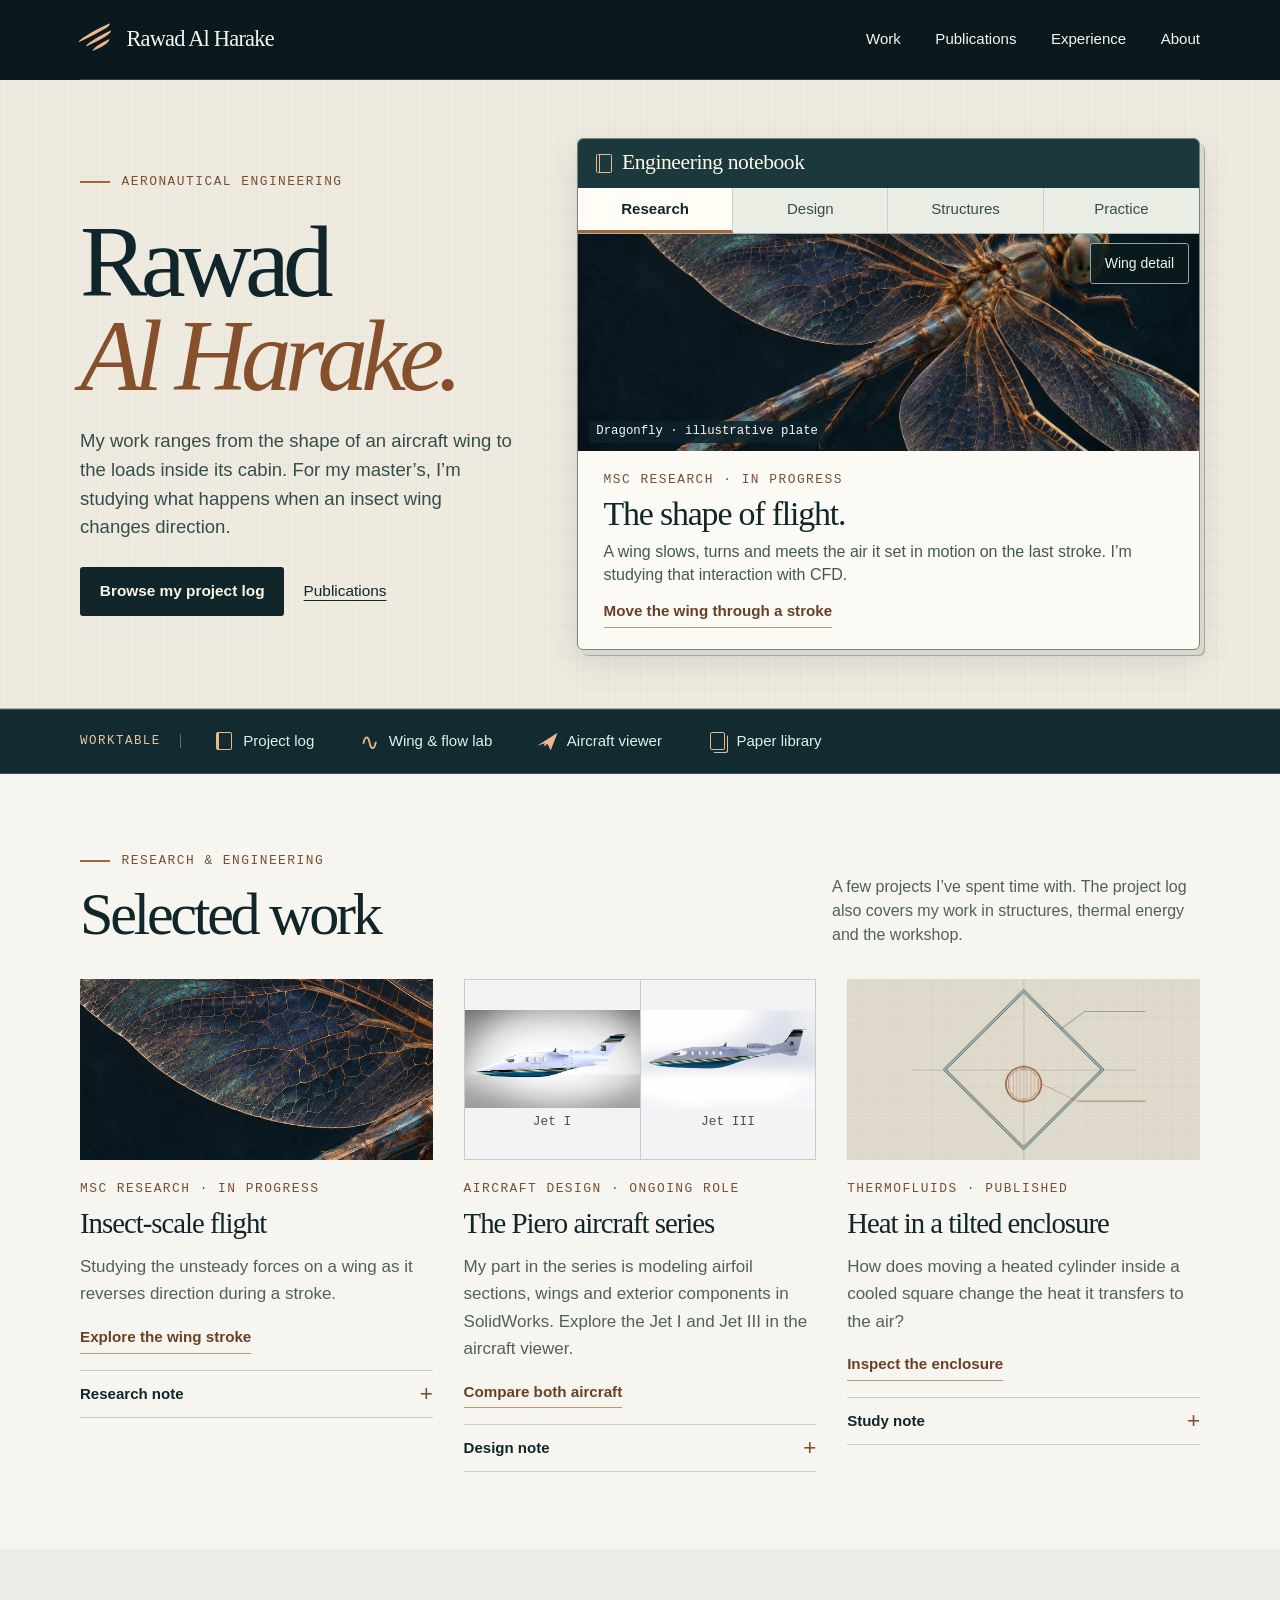
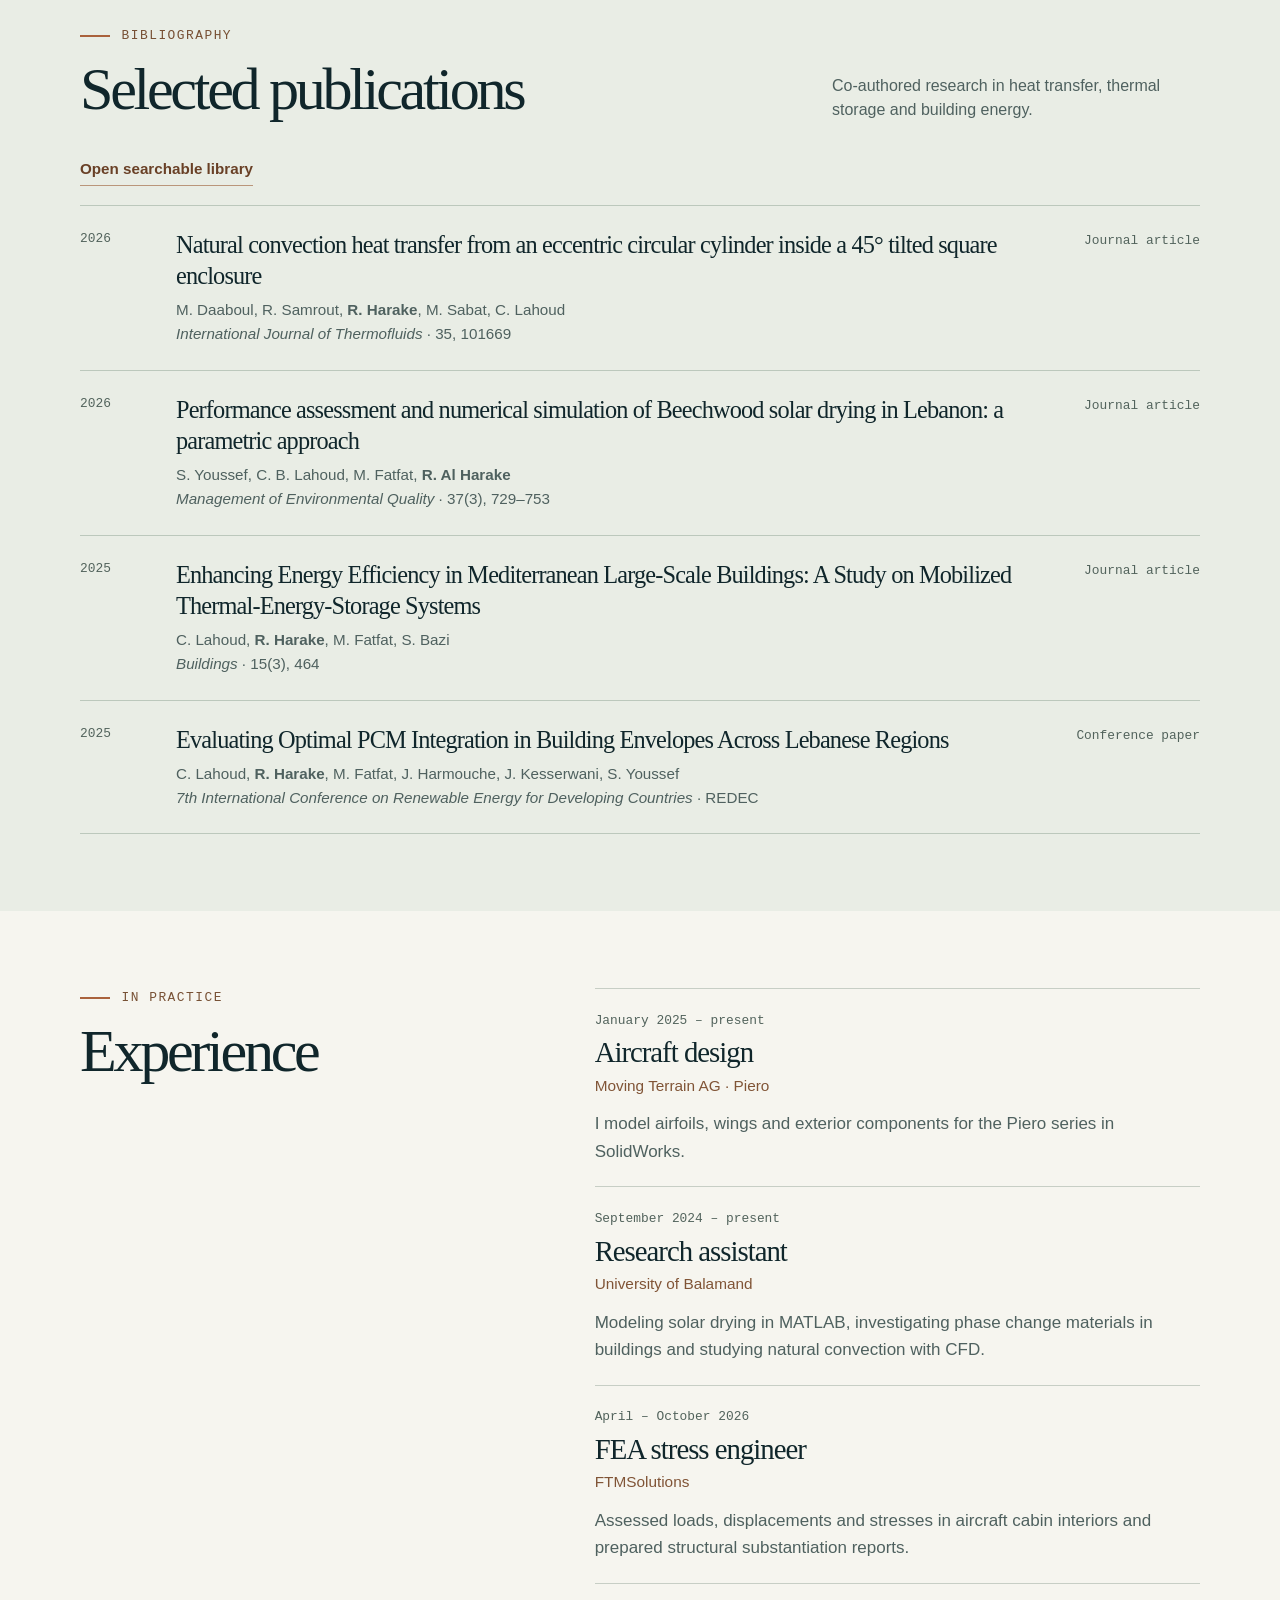
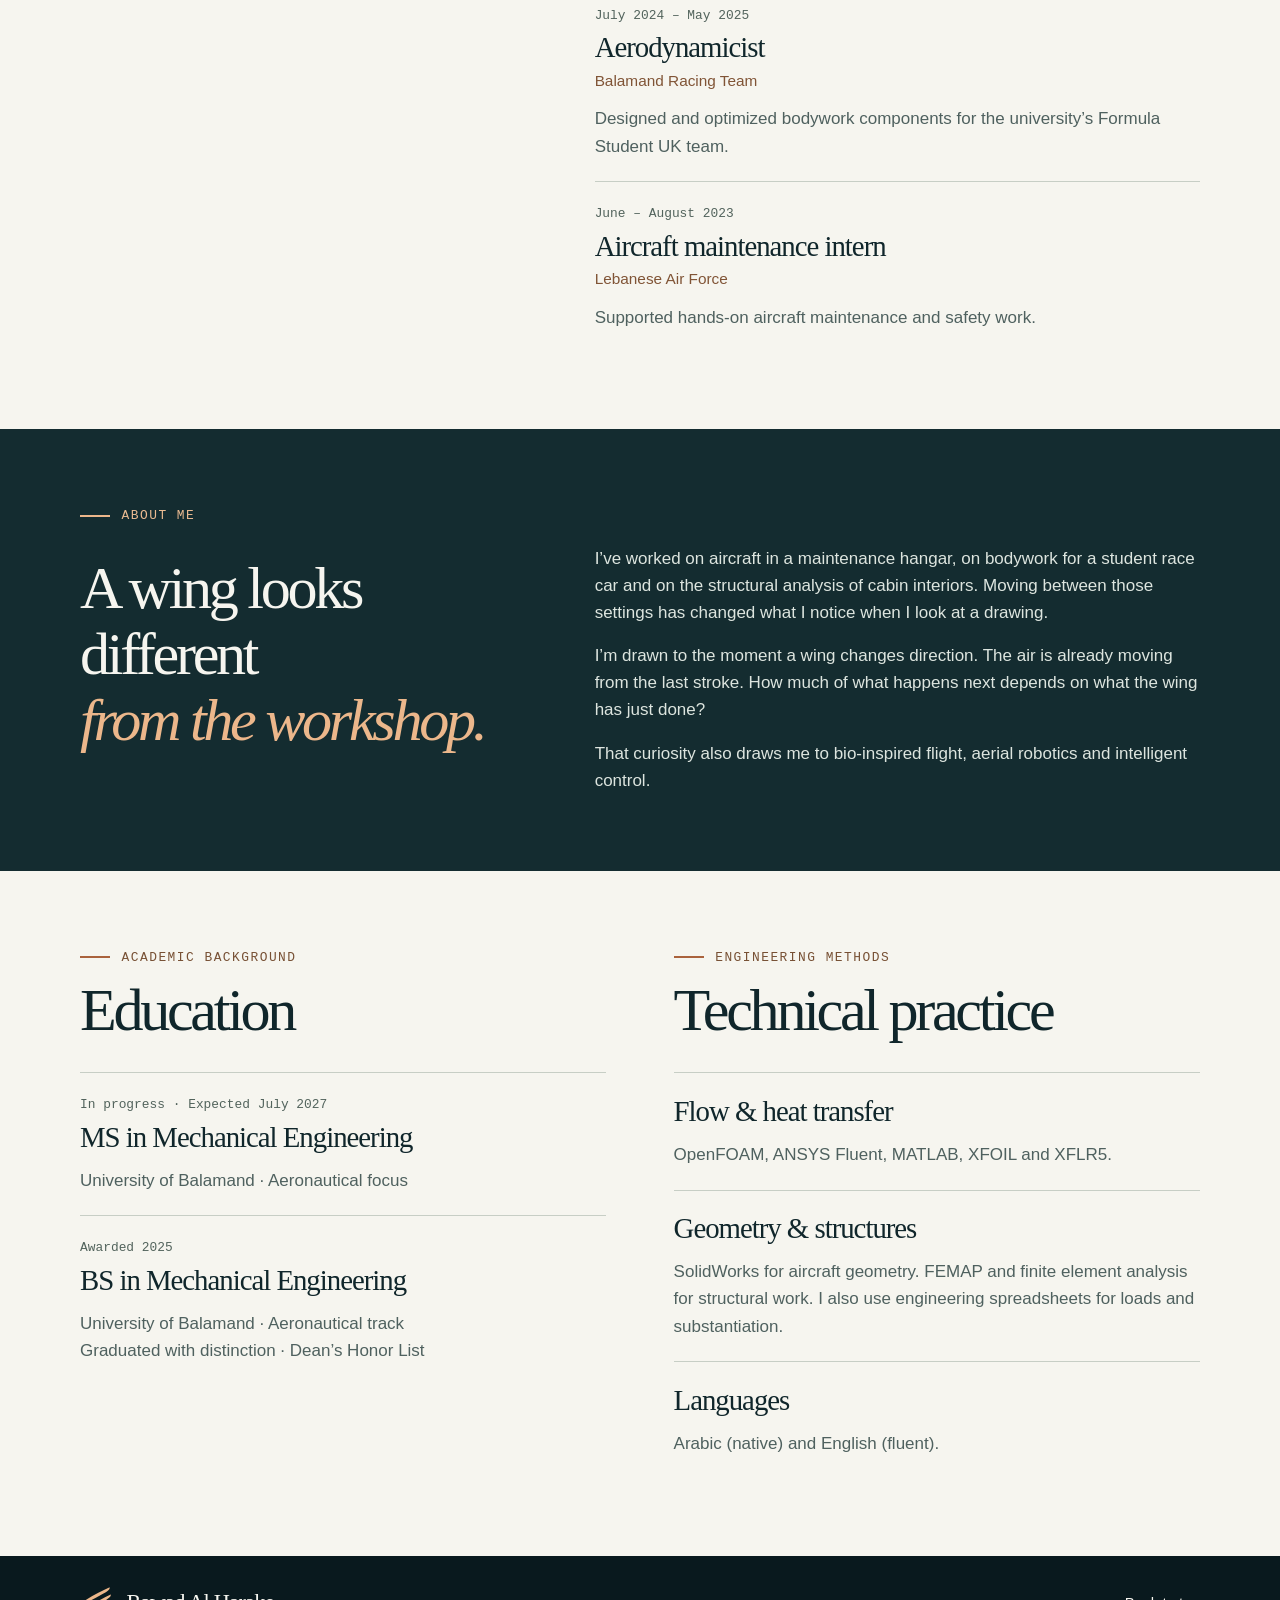
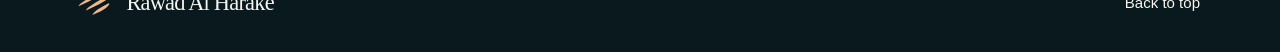
==== commit b1d3ecf2: "Open the portfolio with an interactive engineering notebook" ====
--- a/docs/index.html
+++ b/docs/index.html
@@ -7,8 +7,8 @@
 <meta name="description" content="Rawad Al Harake’s work in aeronautical engineering, computational fluid dynamics and bio-inspired flight.">
 <title>Rawad Al Harake · Aeronautical Engineering</title>
 <link rel="icon" href="data:,">
-<link rel="stylesheet" href="style.css">
-<script defer src="interaction.js"></script>
+<link rel="stylesheet" href="style.css?v=08d08014bbd5">
+<script defer src="interaction.js?v=854afbd840a7"></script>
 </head>
 <body>
 <a class="skip" href="#main">Skip to content</a>
@@ -19,15 +19,38 @@
 </div>
 </header>
 <main id="main">
-<section class="hero" aria-labelledby="hero-title">
-<div class="hero-art" id="specimen"><img width="1536" height="1024" fetchpriority="high" src="assets/dragonfly.webp" alt="Illustrated dragonfly with translucent wings and a fine network of copper-coloured veins."></div>
-<div class="wrap hero-inner">
-<div class="hero-copy"><p class="eyebrow pale"><i class="rule"></i>Aeronautical engineering</p>
-<h1 id="hero-title">The shape<br><em>of flight.</em></h1>
-<p class="intro">I’m Rawad Al Harake, an aeronautical engineer. My work spans aircraft design, structures and fluid dynamics. Lately, I’ve been studying what happens when an insect wing reverses its stroke.</p>
-<div class="actions"><button class="button" data-open="log" hidden>Open my project log</button><noscript><a class="button" href="#work">Explore my work</a></noscript><a class="text-link" href="#publications">Publications</a></div></div>
-<div class="specimen-tools"><p><span class="micro">Flight study</span><span id="specimen-caption">Dragonfly · illustrative plate</span></p><button type="button" id="inspect" hidden aria-pressed="false" aria-controls="specimen"><span aria-hidden="true" class="magnifier"></span><span class="inspect-label">Wing detail</span></button></div>
-</div></section>
+<section class="notebook-desk" aria-labelledby="hero-title">
+  <div class="wrap desk-grid">
+    <div class="desk-intro">
+      <p class="eyebrow"><i class="rule"></i>Aeronautical engineering</p>
+      <h1 id="hero-title">Rawad<br><em>Al Harake.</em></h1>
+      <p>My work ranges from the shape of an aircraft wing to the loads inside its cabin. For my master’s, I’m studying what happens when an insect wing changes direction.</p>
+      <div class="desk-links"><button class="button" data-open="log" hidden>Browse my project log</button><a href="#publications">Publications</a><noscript><a href="#work">Selected work</a></noscript></div>
+    </div>
+    <section class="notebook" id="notebook" aria-labelledby="notebook-title">
+      <div class="notebook-head"><span class="binding" aria-hidden="true"></span><h2 id="notebook-title">Engineering notebook</h2></div>
+      <div class="notebook-tabs" role="group" aria-label="Choose a discipline" hidden>
+        <button data-pick="research" aria-pressed="true">Research</button><button data-pick="design" aria-pressed="false">Design</button><button data-pick="structures" aria-pressed="false">Structures</button><button data-pick="practice" aria-pressed="false">Practice</button>
+      </div>
+      <div data-sheet="research">
+        <div class="wing-plate" id="specimen"><img src="assets/dragonfly.webp" width="1536" height="1024" fetchpriority="high" alt="Illustrated dragonfly with translucent wings and copper-coloured veins."><button id="inspect" class="zoom-control" hidden aria-pressed="false" aria-controls="specimen"><span class="inspect-label">Wing detail</span></button><span id="specimen-caption">Dragonfly · illustrative plate</span></div>
+        <div class="sheet-copy"><p class="eyebrow">MSc research · In progress</p><h3>The shape of flight.</h3><p>A wing slows, turns and meets the air it set in motion on the last stroke. I’m studying that interaction with CFD.</p><button class="launch-text" data-open="lab" data-mode="wing" hidden>Move the wing through a stroke</button></div>
+      </div>
+      <div data-sheet="design" hidden>
+        <div class="jet-plates"><figure><img src="assets/piero-profile.webp" alt="Piero Jet I profile" loading="lazy"><figcaption>Jet I</figcaption></figure><figure><img src="assets/piero-iii-profile.webp" alt="Piero Jet III profile" loading="lazy"><figcaption>Jet III</figcaption></figure></div>
+        <div class="sheet-copy"><p class="eyebrow">Aircraft design · Moving Terrain AG</p><h3>From section to surface.</h3><p>I use SolidWorks to turn airfoil sections into wing surfaces and model exterior components for the Piero series. Both renderings are by Piero.</p><button class="launch-text" data-open="hangar" hidden>Inspect the two aircraft</button></div>
+      </div>
+      <div data-sheet="structures" hidden>
+        <div class="load-sheet"><p class="sheet-note">Structural analysis</p><ol><li>Applied loads</li><li>Displacements &amp; stresses</li><li>Substantiation report</li></ol></div>
+        <div class="sheet-copy"><p class="eyebrow">FEA stress engineering · FTMSolutions</p><h3>Inside the cabin.</h3><p>I assessed aircraft interior structures for the Boeing 787 and Airbus A380, then documented the loads, displacements and stresses in substantiation reports.</p><button class="launch-text" data-open="log" data-entry="Aircraft cabin interiors" hidden>Read my structures entry</button></div>
+      </div>
+      <div data-sheet="practice" hidden>
+        <div class="field-dates"><div><span>Summer 2023</span><strong>Aircraft maintenance</strong></div><div><span>2024–25</span><strong>Formula Student bodywork</strong></div></div>
+        <div class="sheet-copy"><p class="eyebrow">Maintenance &amp; motorsport</p><h3>On the workshop floor.</h3><p>I spent a summer supporting aircraft maintenance. With the Balamand Racing Team, my part was aerodynamic design and optimization of bodywork for Formula Student UK.</p><button class="launch-text" data-open="log" data-entry="Aircraft maintenance" hidden>Maintenance entry</button> <button class="launch-text" data-open="log" data-entry="Formula Student bodywork" hidden>Racing entry</button></div>
+      </div>
+    </section>
+  </div>
+</section>
 
 <div class="tray" id="tray" hidden><div class="tray-inner"><span class="tray-title">Worktable</span><button data-open="log" aria-controls="panel-log"><i class="glyph log" aria-hidden="true"></i><span>Project log</span></button><button data-open="lab" aria-controls="panel-lab"><i class="glyph wave" aria-hidden="true"></i><span>Wing &amp; flow lab</span></button><button data-open="hangar" aria-controls="panel-hangar"><i class="glyph air" aria-hidden="true"></i><span>Aircraft viewer</span></button><button data-open="library" aria-controls="panel-library"><i class="glyph book" aria-hidden="true"></i><span>Paper library</span></button></div></div>
 <section id="work" class="wrap section">
--- a/docs/style.css
+++ b/docs/style.css
@@ -232,3 +232,61 @@
  .work-window.revealed { animation:unfold .18s ease-out; }
  @keyframes unfold { from { opacity:.1; transform:translateY(8px); } to { opacity:1; transform:translateY(0); } }
 }
+
+/* An open field notebook is the public homepage's primary interaction. */
+.notebook-desk { background:#eeeae0; background-image:linear-gradient(90deg,#37483908 1px,transparent 1px),linear-gradient(#37483908 1px,transparent 1px); background-size:32px 32px; border-bottom:1px solid #acb3a6; }
+.desk-grid { display:grid; grid-template-columns:minmax(0,.82fr) minmax(0,1.18fr); align-items:center; gap:clamp(2rem,5vw,7rem); padding-block:clamp(2.2rem,4.5vw,5.5rem); }
+.desk-intro h1 { font-size:clamp(4rem,7.9vw,8.7rem); line-height:.93; letter-spacing:-.067em; margin:1.5rem 0; }
+.desk-intro h1 em { color:#86502c; font-weight:normal; }
+.desk-intro>p:not(.eyebrow) { max-width:28rem; font-size:clamp(1.03rem,1.45vw,1.29rem); line-height:1.54; color:#344d4e; }
+.desk-links { display:flex; align-items:center; gap:1.2rem; margin-top:1.55rem; flex-wrap:wrap; font-size:.96rem; }
+.desk-links .button { background:var(--ink); color:#fff6e6; }
+.notebook { min-width:0; overflow:hidden; border:1px solid #74857d; border-radius:6px; background:#fbfaf4; box-shadow:4px 5px 0 #d8d8cc,5px 6px 0 #a0aa9e,0 12px 32px #152c3020; }
+.notebook-head { background:#1b383c; color:#fff8e8; padding:.8rem 1.1rem; display:flex; align-items:center; gap:.65rem; }
+.notebook-head h2 { font-size:1.35rem; line-height:1.1; letter-spacing:-.02em; }
+.binding { display:block; width:1rem; height:1.18rem; border:1px solid #e8bb8f; border-left:4px double #e8bb8f; border-radius:2px; }
+.notebook-tabs { display:grid; grid-template-columns:repeat(4,1fr); border-bottom:1px solid #aab6ab; background:#e9ede4; }
+.notebook-tabs button { min-height:2.8rem; background:transparent; color:#364c4c; border:0; border-right:1px solid #c8d1c7; border-bottom:3px solid transparent; padding:.46rem .22rem; font-size:.94rem; }
+.notebook-tabs button:last-child { border-right:0; }
+.notebook-tabs button[aria-pressed=true] { border-bottom-color:#a7663a; color:var(--ink); background:#fffdf6; font-weight:650; }
+.notebook-tabs button:focus-visible { outline-offset:-4px; }
+.wing-plate,.jet-plates,.load-sheet,.field-dates { height:clamp(11rem,17vw,17.5rem); }
+.wing-plate { position:relative; overflow:hidden; background:#092029; }
+.wing-plate img { width:100%;height:100%;display:block;object-fit:cover;object-position:50% 44%;transform-origin:28% 37%;transition:transform .55s ease; }
+.wing-plate.zoomed img { transform:scale(2); }
+.wing-plate>span,.zoom-control { position:absolute; color:#fff8ed; background:#0c232cda; }
+.wing-plate>span { bottom:.55rem;left:.7rem;padding:.15rem .45rem;border-radius:2px;font:.77rem/1.4 var(--mono,monospace); }
+.wing-plate #inspect { right:.65rem;top:.6rem;min-height:2.25rem; }
+.sheet-copy { padding:1.15rem clamp(1rem,2vw,2rem) 1.35rem; }
+.sheet-copy h3 { margin:.28rem 0 .4rem; font-size:clamp(1.8rem,2.65vw,2.65rem); }
+.sheet-copy>p:not(.eyebrow) { font-size:1rem; line-height:1.45; color:#425858; }
+.sheet-copy .launch-text { margin-top:.6rem; }
+.sheet-copy .launch-text+.launch-text { margin-left:.65rem; }
+.jet-plates { display:flex; background:white; }
+.jet-plates figure { margin:0; width:50%; height:100%; display:grid; grid-template-rows:minmax(0,1fr) auto; }
+.jet-plates figure+figure { border-left:1px solid #cad3c8; }
+.jet-plates img { width:100%; height:100%; object-fit:contain; }
+.jet-plates figcaption { padding:.25rem .5rem .55rem; text-align:center; font:1rem var(--serif); }
+.load-sheet,.field-dates { background:#19373a; background-image:linear-gradient(90deg,#739e981f 1px,transparent 1px),linear-gradient(#739e981f 1px,transparent 1px); background-size:19px 19px; color:#eaf1e8; padding:1rem 1.5rem; display:flex; justify-content:center; flex-direction:column; }
+.sheet-note,.field-dates span { font:.8rem/1.4 ui-monospace,monospace; color:#ecc29a; }
+.load-sheet ol { padding-left:1.4rem; margin:.5rem 0 0; border-left:1px solid #88a49c; list-style:none; }
+.load-sheet li { position:relative; margin:.14rem 0; font:1.15rem/1.4 var(--serif); }
+.load-sheet li::before { content:""; background:var(--gold); border-radius:50%; width:.4rem; height:.4rem; position:absolute; left:-1.64rem; top:.55rem; }
+.field-dates { background-color:#263d41; gap:.9rem; }
+.field-dates div { display:grid; gap:.1rem; }
+.field-dates strong { font:1.35rem/1.12 var(--serif); }
+@media(max-width:760px) {
+ .desk-grid { display:block; padding-block:1.35rem 1.6rem; }
+ .desk-intro { margin-bottom:1.25rem; }
+ .desk-intro h1 { font-size:clamp(2.8rem,9.5vw,4rem); margin:.45rem 0 .6rem; line-height:.98; }
+ .desk-intro h1 br { display:none; }
+ .desk-intro h1 em::before { content:" "; }
+ .desk-intro>p:not(.eyebrow) { font-size:1rem; max-width:38rem; }
+ .desk-links { margin-top:.65rem; gap:1rem; }
+ .desk-links .button { padding:.4rem .7rem; }
+ .wing-plate,.jet-plates,.load-sheet,.field-dates { height:clamp(9rem,35vw,13rem); }
+ .notebook-head { padding:.65rem .85rem; }
+ .notebook-tabs button { font-size:.85rem; }
+ .sheet-copy { padding:.83rem .9rem 1rem; }
+}
+@media(prefers-reduced-motion:reduce) { .wing-plate img { transition:none; } }
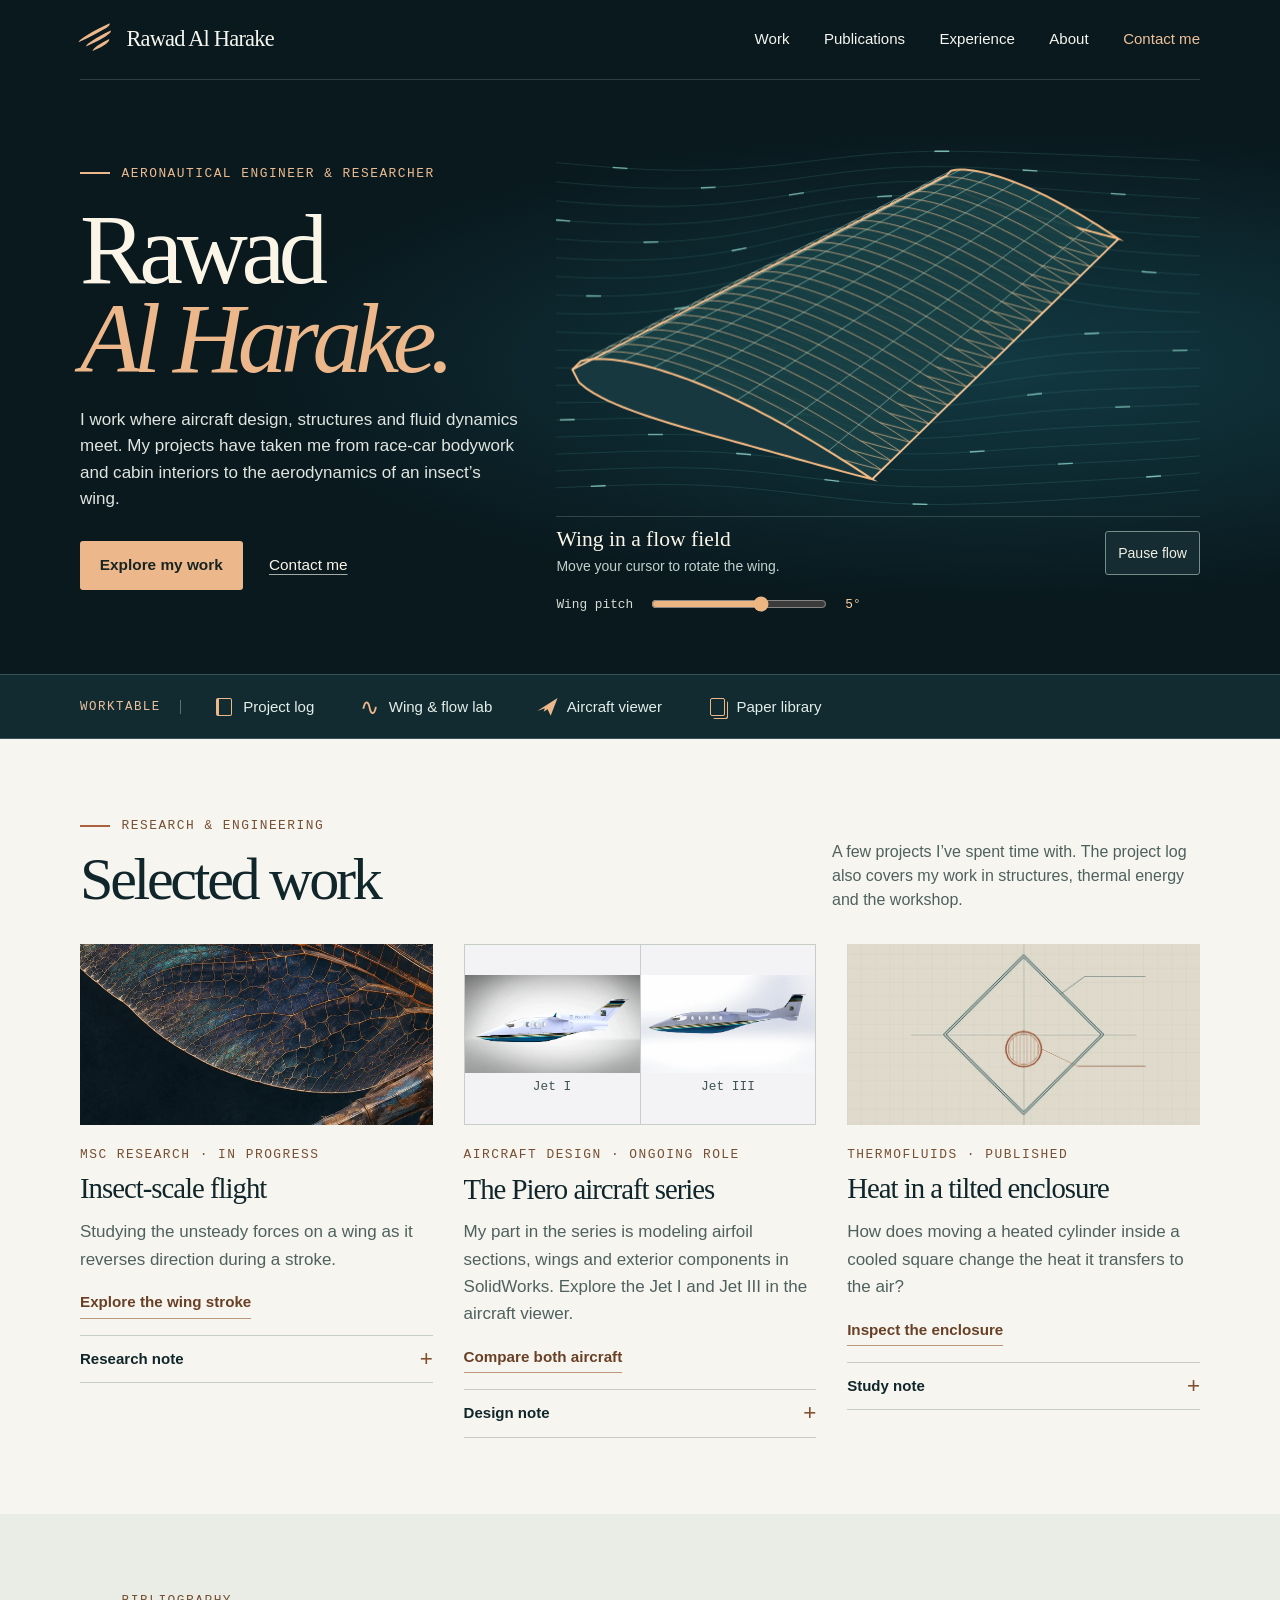
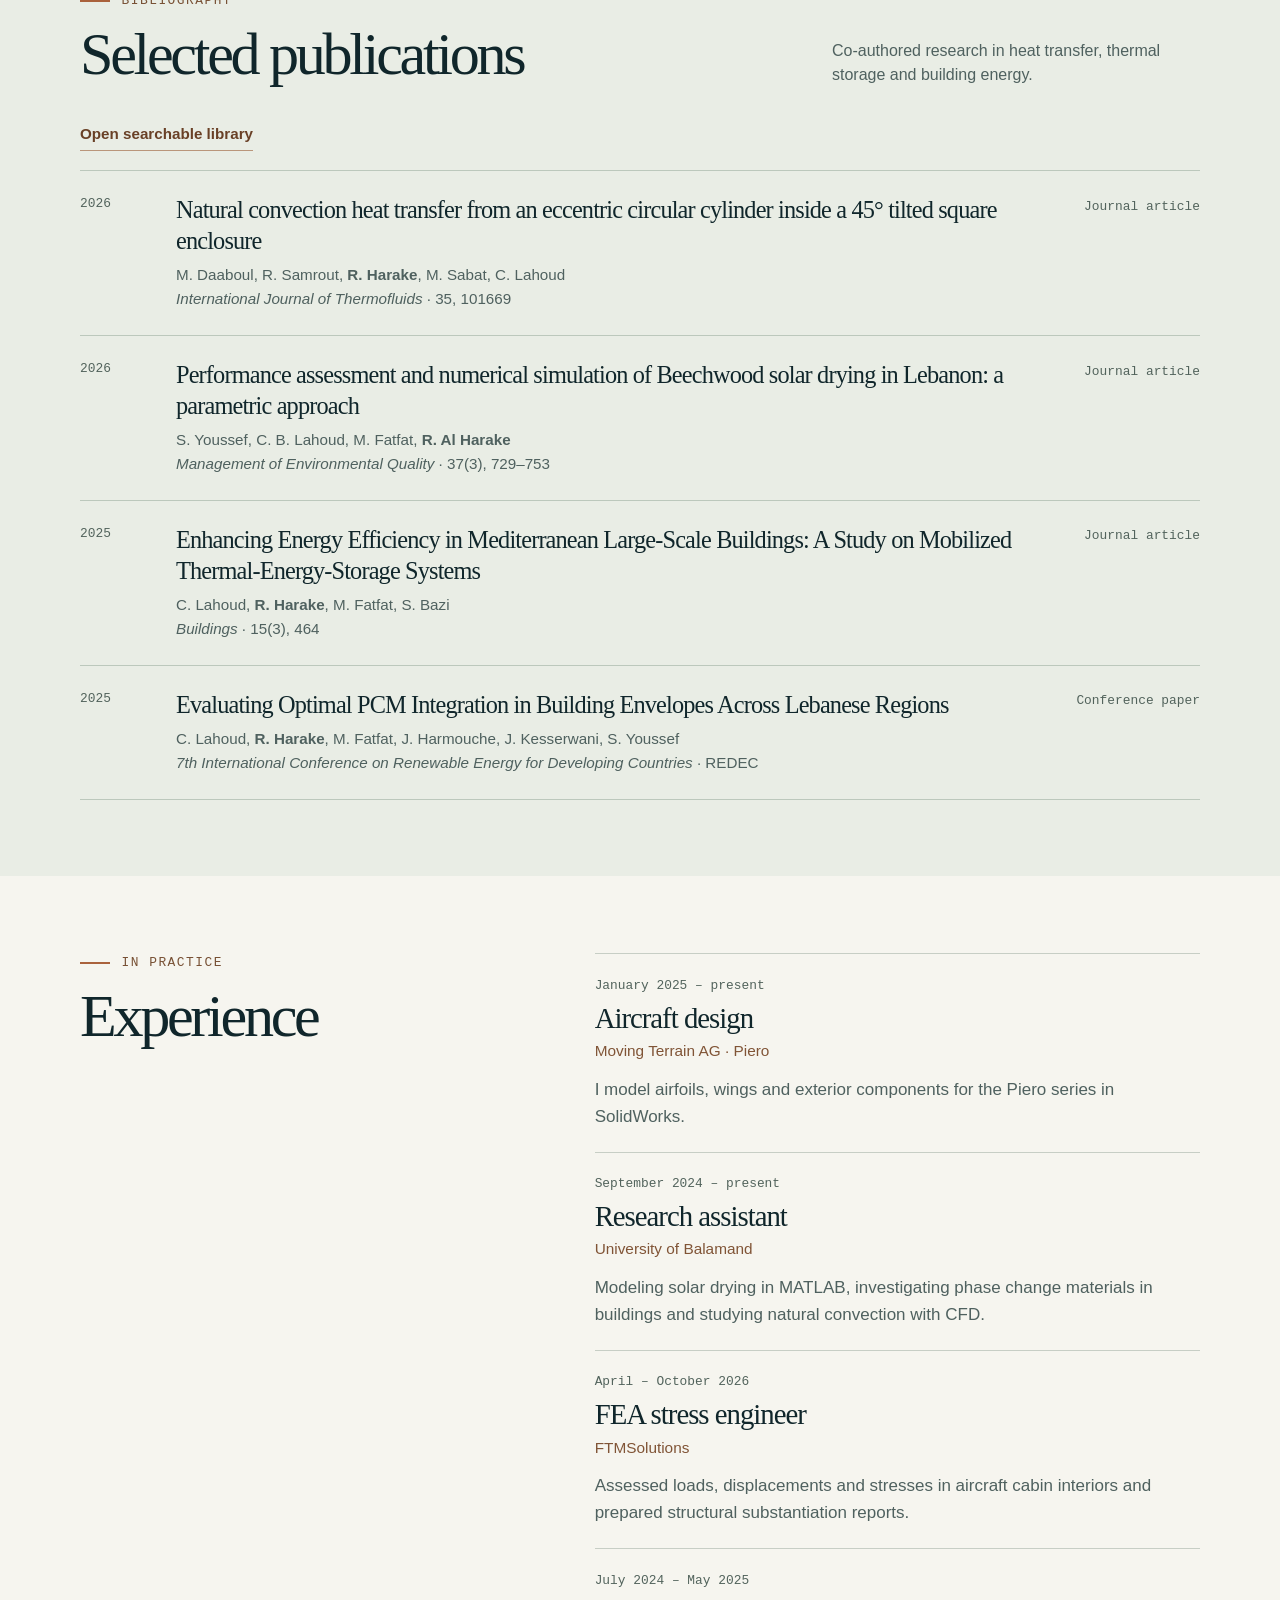
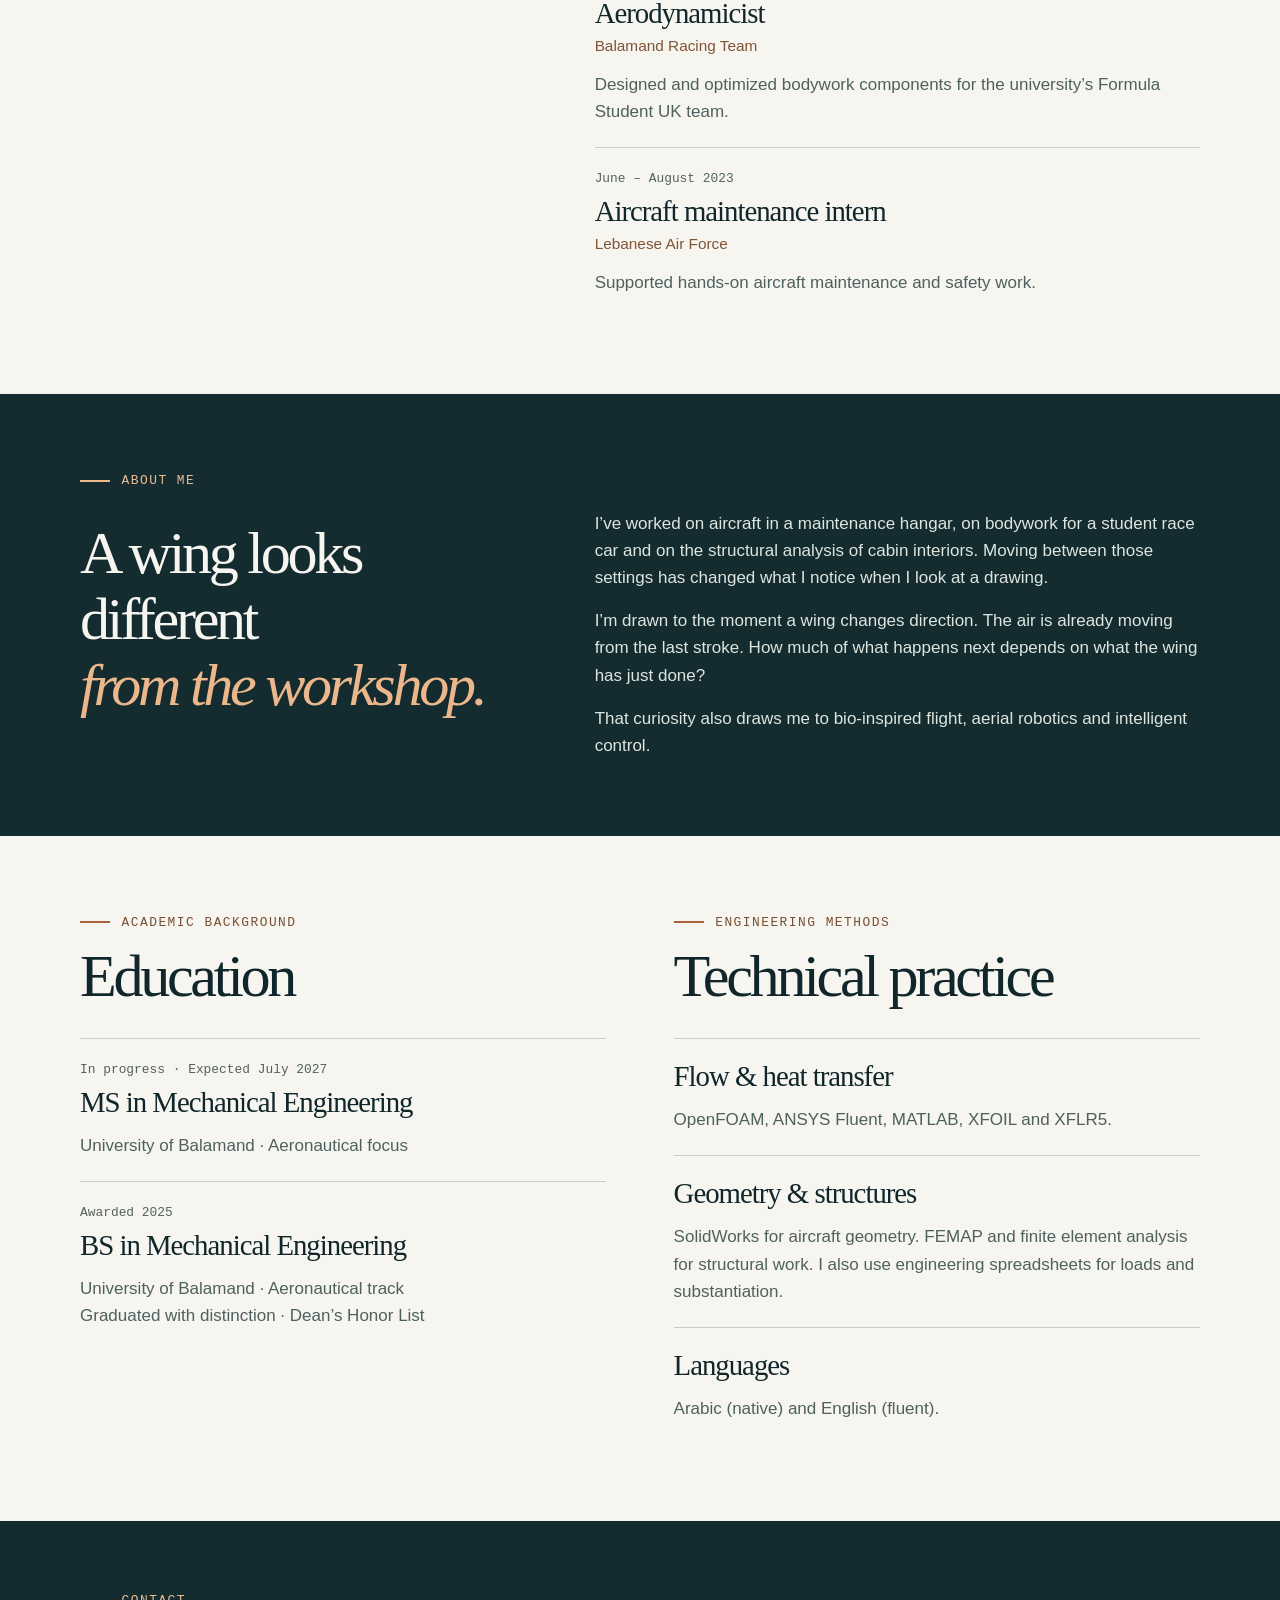
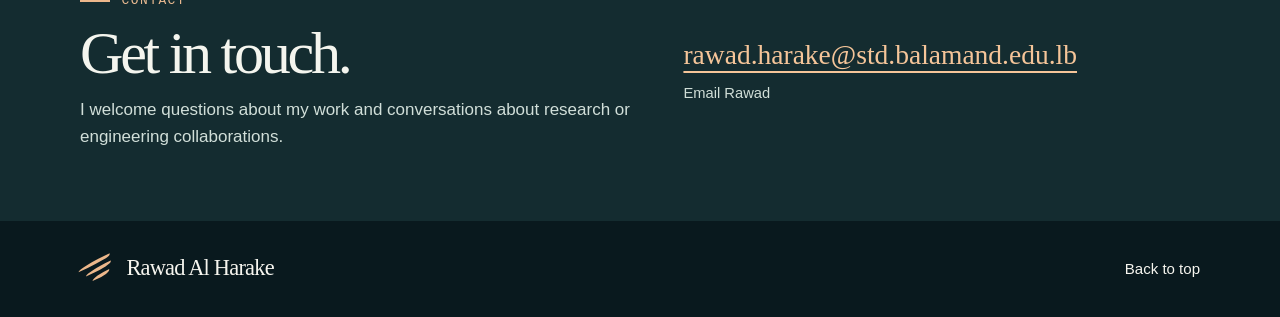
==== commit bd1c9130: "Introduce a cursor-steered wing and a direct contact link" ====
--- a/docs/index.html
+++ b/docs/index.html
@@ -7,48 +7,32 @@
 <meta name="description" content="Rawad Al Harake’s work in aeronautical engineering, computational fluid dynamics and bio-inspired flight.">
 <title>Rawad Al Harake · Aeronautical Engineering</title>
 <link rel="icon" href="data:,">
-<link rel="stylesheet" href="style.css?v=08d08014bbd5">
-<script defer src="interaction.js?v=854afbd840a7"></script>
+<link rel="stylesheet" href="style.css?v=47aa05f00289">
+<script defer src="interaction.js?v=96e593b6f3b7"></script>
 </head>
 <body>
 <a class="skip" href="#main">Skip to content</a>
 <header class="mast" id="top">
 <div class="wrap navbar">
 <a class="wordmark" href="#top"><span class="mark" aria-hidden="true"><i></i><i></i><i></i></span>Rawad Al Harake</a>
-<nav aria-label="Main"><a href="#work">Work</a><a href="#publications">Publications</a><a href="#experience">Experience</a><a href="#about">About</a></nav>
+<nav aria-label="Main"><a href="#work">Work</a><a href="#publications">Publications</a><a href="#experience">Experience</a><a href="#about">About</a><a class="nav-contact" href="#contact">Contact me</a></nav>
 </div>
 </header>
 <main id="main">
-<section class="notebook-desk" aria-labelledby="hero-title">
-  <div class="wrap desk-grid">
-    <div class="desk-intro">
-      <p class="eyebrow"><i class="rule"></i>Aeronautical engineering</p>
-      <h1 id="hero-title">Rawad<br><em>Al Harake.</em></h1>
-      <p>My work ranges from the shape of an aircraft wing to the loads inside its cabin. For my master’s, I’m studying what happens when an insect wing changes direction.</p>
-      <div class="desk-links"><button class="button" data-open="log" hidden>Browse my project log</button><a href="#publications">Publications</a><noscript><a href="#work">Selected work</a></noscript></div>
+<section class="flight-cover" aria-labelledby="hero-title">
+  <div class="wrap flight-layout">
+    <div class="flight-intro">
+      <p class="eyebrow pale"><i class="rule"></i>Aeronautical engineer &amp; researcher</p>
+      <h1 id="hero-title">Rawad <br><em>Al Harake.</em></h1>
+      <p class="intro">I work where aircraft design, structures and fluid dynamics meet. My projects have taken me from race-car bodywork and cabin interiors to the aerodynamics of an insect’s wing.</p>
+      <div class="actions"><button class="button" data-open="log" hidden>Explore my work</button><noscript><a class="button" href="#work">Explore my work</a></noscript><a class="text-link" href="#contact">Contact me</a></div>
     </div>
-    <section class="notebook" id="notebook" aria-labelledby="notebook-title">
-      <div class="notebook-head"><span class="binding" aria-hidden="true"></span><h2 id="notebook-title">Engineering notebook</h2></div>
-      <div class="notebook-tabs" role="group" aria-label="Choose a discipline" hidden>
-        <button data-pick="research" aria-pressed="true">Research</button><button data-pick="design" aria-pressed="false">Design</button><button data-pick="structures" aria-pressed="false">Structures</button><button data-pick="practice" aria-pressed="false">Practice</button>
-      </div>
-      <div data-sheet="research">
-        <div class="wing-plate" id="specimen"><img src="assets/dragonfly.webp" width="1536" height="1024" fetchpriority="high" alt="Illustrated dragonfly with translucent wings and copper-coloured veins."><button id="inspect" class="zoom-control" hidden aria-pressed="false" aria-controls="specimen"><span class="inspect-label">Wing detail</span></button><span id="specimen-caption">Dragonfly · illustrative plate</span></div>
-        <div class="sheet-copy"><p class="eyebrow">MSc research · In progress</p><h3>The shape of flight.</h3><p>A wing slows, turns and meets the air it set in motion on the last stroke. I’m studying that interaction with CFD.</p><button class="launch-text" data-open="lab" data-mode="wing" hidden>Move the wing through a stroke</button></div>
-      </div>
-      <div data-sheet="design" hidden>
-        <div class="jet-plates"><figure><img src="assets/piero-profile.webp" alt="Piero Jet I profile" loading="lazy"><figcaption>Jet I</figcaption></figure><figure><img src="assets/piero-iii-profile.webp" alt="Piero Jet III profile" loading="lazy"><figcaption>Jet III</figcaption></figure></div>
-        <div class="sheet-copy"><p class="eyebrow">Aircraft design · Moving Terrain AG</p><h3>From section to surface.</h3><p>I use SolidWorks to turn airfoil sections into wing surfaces and model exterior components for the Piero series. Both renderings are by Piero.</p><button class="launch-text" data-open="hangar" hidden>Inspect the two aircraft</button></div>
-      </div>
-      <div data-sheet="structures" hidden>
-        <div class="load-sheet"><p class="sheet-note">Structural analysis</p><ol><li>Applied loads</li><li>Displacements &amp; stresses</li><li>Substantiation report</li></ol></div>
-        <div class="sheet-copy"><p class="eyebrow">FEA stress engineering · FTMSolutions</p><h3>Inside the cabin.</h3><p>I assessed aircraft interior structures for the Boeing 787 and Airbus A380, then documented the loads, displacements and stresses in substantiation reports.</p><button class="launch-text" data-open="log" data-entry="Aircraft cabin interiors" hidden>Read my structures entry</button></div>
-      </div>
-      <div data-sheet="practice" hidden>
-        <div class="field-dates"><div><span>Summer 2023</span><strong>Aircraft maintenance</strong></div><div><span>2024–25</span><strong>Formula Student bodywork</strong></div></div>
-        <div class="sheet-copy"><p class="eyebrow">Maintenance &amp; motorsport</p><h3>On the workshop floor.</h3><p>I spent a summer supporting aircraft maintenance. With the Balamand Racing Team, my part was aerodynamic design and optimization of bodywork for Formula Student UK.</p><button class="launch-text" data-open="log" data-entry="Aircraft maintenance" hidden>Maintenance entry</button> <button class="launch-text" data-open="log" data-entry="Formula Student bodywork" hidden>Racing entry</button></div>
-      </div>
-    </section>
+    <figure class="wind-display" aria-labelledby="wind-title">
+      <div class="wind-stage"><img id="wing-fallback" src="assets/wing-sections.webp" width="720" height="387" alt="Wireframe illustration of sections through a tapered wing."><canvas id="wind-field" aria-label="Illustrative wireframe wing with moving airflow traces" hidden></canvas></div>
+      <figcaption><div><strong id="wind-title">Wing in a flow field</strong><span class="pointer-help">Move your cursor to rotate the wing.</span><span class="touch-help">Drag across the wing to rotate it.</span></div>
+      <button id="wind-motion" type="button" hidden>Pause flow</button></figcaption>
+      <div class="pitch-control" hidden><label for="wing-pitch">Wing pitch</label><input type="range" id="wing-pitch" min="-18" max="18" step="1" value="5"><output for="wing-pitch" id="pitch-output">5°</output></div>
+    </figure>
   </div>
 </section>
 
@@ -91,9 +75,13 @@
 <div><p class="eyebrow"><i class="rule"></i>Engineering methods</p><h2>Technical practice</h2>
 <article><h3>Flow &amp; heat transfer</h3><p>OpenFOAM, ANSYS Fluent, MATLAB, XFOIL and XFLR5.</p></article>
 <article><h3>Geometry &amp; structures</h3><p>SolidWorks for aircraft geometry. FEMAP and finite element analysis for structural work. I also use engineering spreadsheets for loads and substantiation.</p></article><article><h3>Languages</h3><p>Arabic (native) and English (fluent).</p></article></div></section>
+<section id="contact" class="contact-section"><div class="wrap contact-inner">
+<div><p class="eyebrow pale"><i class="rule"></i>Contact</p><h2>Get in touch.</h2><p>I welcome questions about my work and conversations about research or engineering collaborations.</p></div>
+<div class="email-block"><a href="mailto:rawad.harake@std.balamand.edu.lb">rawad.harake@std.balamand.edu.lb</a><span>Email Rawad</span></div>
+</div></section>
 </main><footer><div class="wrap"><a class="wordmark" href="#top"><span class="mark" aria-hidden="true"><i></i><i></i><i></i></span>Rawad Al Harake</a><a href="#top">Back to top</a></div></footer>
 <section id="panel-log" class="work-window" role="dialog" aria-labelledby="win-log" tabindex="-1" data-state="closed" hidden><div class="window-bar"><span class="handle" aria-hidden="true">⠿</span><strong id="win-log">Project log</strong><div class="window-buttons"><button data-win="min" aria-label="Minimize Project log" title="Minimize">−</button><button class="maximize" data-win="max" aria-label="Maximize Project log" title="Maximize" aria-pressed="false">□</button><button data-win="close" aria-label="Close Project log" title="Close">×</button></div></div><div class="window-body"><p class="eyebrow">Research &amp; engineering</p><h3>Inside my project log</h3><label for="project-search">Search my work</label><input type="search" id="project-search" placeholder="Try structures, aircraft or energy"><div class="seg" role="group" aria-label="Project discipline"><button data-field="All" aria-pressed="true">All</button><button data-field="Research" aria-pressed="false">Research</button><button data-field="Design" aria-pressed="false">Design</button><button data-field="Structures" aria-pressed="false">Structures</button><button data-field="Practice" aria-pressed="false">Practice</button></div><p id="project-total" class="small" role="status"></p><div class="records"><details class="record" data-discipline="Research"><summary><span><small>MSc thesis · University of Balamand</small>Insect-scale wings</span></summary><p>I compare simulated forces and flow structures across a flapping stroke. The dry-wing benchmark is complete, and the thesis is ongoing.</p><button class="launch-text" data-open="lab" data-preset="wing">Open wing &amp; flow lab</button></details><details class="record" data-discipline="Design"><summary><span><small>Moving Terrain AG · Aircraft design</small>Piero aircraft series</span></summary><p>I model airfoils, wings and exterior components for the series in SolidWorks. Piero’s galleries show the Jet I and Jet III.</p><button class="launch-text" data-open="hangar" data-preset="">Open aircraft viewer</button></details><details class="record" data-discipline="Research"><summary><span><small>University of Balamand · Published study</small>Natural convection</span></summary><p>I helped develop the CFD methodology and organized and visualized the simulation data for a heated cylinder inside a tilted enclosure.</p><button class="launch-text" data-open="lab" data-preset="heat">Open wing &amp; flow lab</button></details><details class="record" data-discipline="Structures"><summary><span><small>FTMSolutions · FEA stress engineer</small>Aircraft cabin interiors</span></summary><p>I assessed loads, stresses and displacements in cabin interiors for the Boeing 787 and Airbus A380, and prepared engineering spreadsheets and structural substantiation reports.</p></details><details class="record" data-discipline="Design"><summary><span><small>Balamand Racing Team · Aerodynamicist</small>Formula Student bodywork</span></summary><p>I designed and optimized bodywork components for the university’s Formula Student UK team.</p></details><details class="record" data-discipline="Research"><summary><span><small>University of Balamand · Published study</small>Solar drying of beechwood</span></summary><p>I worked on modeling heat transfer during solar drying in MATLAB. The paper examines how drying conditions affect beechwood in Lebanon.</p><button class="launch-text" data-open="library" data-preset="solar drying">Open paper library</button></details><details class="record" data-discipline="Research"><summary><span><small>University of Balamand · Journal and conference work</small>Thermal storage in buildings</span></summary><p>Our work covers mobilized thermal energy storage and the placement of phase change materials in building envelopes across Lebanese climates.</p><button class="launch-text" data-open="library" data-preset="">Open paper library</button></details><details class="record" data-discipline="Practice"><summary><span><small>Lebanese Air Force · Internship</small>Aircraft maintenance</span></summary><p>I supported hands-on aircraft maintenance during my summer internship.</p></details></div></div></section>
-<section id="panel-lab" class="work-window" role="dialog" aria-labelledby="win-lab" tabindex="-1" data-state="closed" hidden><div class="window-bar"><span class="handle" aria-hidden="true">⠿</span><strong id="win-lab">Wing &amp; flow lab</strong><div class="window-buttons"><button data-win="min" aria-label="Minimize Wing &amp; flow lab" title="Minimize">−</button><button class="maximize" data-win="max" aria-label="Maximize Wing &amp; flow lab" title="Maximize" aria-pressed="false">□</button><button data-win="close" aria-label="Close Wing &amp; flow lab" title="Close">×</button></div></div><div class="window-body"><p class="eyebrow">Research notebook</p><h3>Geometry in motion</h3><div class="seg" role="group" aria-label="Research study"><button data-lab="wing" aria-pressed="true">Flapping wing</button><button data-lab="heat" aria-pressed="false">Heated enclosure</button></div>
+<section id="panel-lab" class="work-window" role="dialog" aria-labelledby="win-lab" tabindex="-1" data-state="closed" hidden><div class="window-bar"><span class="handle" aria-hidden="true">⠿</span><strong id="win-lab">Wing &amp; flow lab</strong><div class="window-buttons"><button data-win="min" aria-label="Minimize Wing &amp; flow lab" title="Minimize">−</button><button class="maximize" data-win="max" aria-label="Maximize Wing &amp; flow lab" title="Maximize" aria-pressed="false">□</button><button data-win="close" aria-label="Close Wing &amp; flow lab" title="Close">×</button></div></div><div class="window-body"><p class="eyebrow">Research lab</p><h3>Geometry in motion</h3><div class="seg" role="group" aria-label="Research study"><button data-lab="wing" aria-pressed="true">Flapping wing</button><button data-lab="heat" aria-pressed="false">Heated enclosure</button></div>
 <div data-experiment="wing"><p>A flapping wing sweeps out, slows at the end of the stroke and returns. Scrub through one cycle to see the same positions on the outward and return strokes.</p><div class="wing-drawing"><canvas id="stroke-canvas" width="720" height="310" role="img" aria-label="Schematic top view of a wing pivoting through a stroke"></canvas></div>
 <div class="control-line"><label for="phase">Stroke phase</label><output for="phase" id="phase-out">0% · First reversal</output></div><input type="range" id="phase" min="0" max="100" value="0"><button class="work-btn" id="play" aria-pressed="false">Play stroke</button>
 <p class="small">Illustrative motion. In my MSc, I benchmarked a dry-wing CFD model against published lift, drag, circulation and flow structure. The thesis is in progress. <a href="https://doi.org/10.1017/jfm.2024.680">Read the benchmark study</a></p></div>
--- a/docs/style.css
+++ b/docs/style.css
@@ -233,60 +233,49 @@
  @keyframes unfold { from { opacity:.1; transform:translateY(8px); } to { opacity:1; transform:translateY(0); } }
 }
 
-/* An open field notebook is the public homepage's primary interaction. */
-.notebook-desk { background:#eeeae0; background-image:linear-gradient(90deg,#37483908 1px,transparent 1px),linear-gradient(#37483908 1px,transparent 1px); background-size:32px 32px; border-bottom:1px solid #acb3a6; }
-.desk-grid { display:grid; grid-template-columns:minmax(0,.82fr) minmax(0,1.18fr); align-items:center; gap:clamp(2rem,5vw,7rem); padding-block:clamp(2.2rem,4.5vw,5.5rem); }
-.desk-intro h1 { font-size:clamp(4rem,7.9vw,8.7rem); line-height:.93; letter-spacing:-.067em; margin:1.5rem 0; }
-.desk-intro h1 em { color:#86502c; font-weight:normal; }
-.desk-intro>p:not(.eyebrow) { max-width:28rem; font-size:clamp(1.03rem,1.45vw,1.29rem); line-height:1.54; color:#344d4e; }
-.desk-links { display:flex; align-items:center; gap:1.2rem; margin-top:1.55rem; flex-wrap:wrap; font-size:.96rem; }
-.desk-links .button { background:var(--ink); color:#fff6e6; }
-.notebook { min-width:0; overflow:hidden; border:1px solid #74857d; border-radius:6px; background:#fbfaf4; box-shadow:4px 5px 0 #d8d8cc,5px 6px 0 #a0aa9e,0 12px 32px #152c3020; }
-.notebook-head { background:#1b383c; color:#fff8e8; padding:.8rem 1.1rem; display:flex; align-items:center; gap:.65rem; }
-.notebook-head h2 { font-size:1.35rem; line-height:1.1; letter-spacing:-.02em; }
-.binding { display:block; width:1rem; height:1.18rem; border:1px solid #e8bb8f; border-left:4px double #e8bb8f; border-radius:2px; }
-.notebook-tabs { display:grid; grid-template-columns:repeat(4,1fr); border-bottom:1px solid #aab6ab; background:#e9ede4; }
-.notebook-tabs button { min-height:2.8rem; background:transparent; color:#364c4c; border:0; border-right:1px solid #c8d1c7; border-bottom:3px solid transparent; padding:.46rem .22rem; font-size:.94rem; }
-.notebook-tabs button:last-child { border-right:0; }
-.notebook-tabs button[aria-pressed=true] { border-bottom-color:#a7663a; color:var(--ink); background:#fffdf6; font-weight:650; }
-.notebook-tabs button:focus-visible { outline-offset:-4px; }
-.wing-plate,.jet-plates,.load-sheet,.field-dates { height:clamp(11rem,17vw,17.5rem); }
-.wing-plate { position:relative; overflow:hidden; background:#092029; }
-.wing-plate img { width:100%;height:100%;display:block;object-fit:cover;object-position:50% 44%;transform-origin:28% 37%;transition:transform .55s ease; }
-.wing-plate.zoomed img { transform:scale(2); }
-.wing-plate>span,.zoom-control { position:absolute; color:#fff8ed; background:#0c232cda; }
-.wing-plate>span { bottom:.55rem;left:.7rem;padding:.15rem .45rem;border-radius:2px;font:.77rem/1.4 var(--mono,monospace); }
-.wing-plate #inspect { right:.65rem;top:.6rem;min-height:2.25rem; }
-.sheet-copy { padding:1.15rem clamp(1rem,2vw,2rem) 1.35rem; }
-.sheet-copy h3 { margin:.28rem 0 .4rem; font-size:clamp(1.8rem,2.65vw,2.65rem); }
-.sheet-copy>p:not(.eyebrow) { font-size:1rem; line-height:1.45; color:#425858; }
-.sheet-copy .launch-text { margin-top:.6rem; }
-.sheet-copy .launch-text+.launch-text { margin-left:.65rem; }
-.jet-plates { display:flex; background:white; }
-.jet-plates figure { margin:0; width:50%; height:100%; display:grid; grid-template-rows:minmax(0,1fr) auto; }
-.jet-plates figure+figure { border-left:1px solid #cad3c8; }
-.jet-plates img { width:100%; height:100%; object-fit:contain; }
-.jet-plates figcaption { padding:.25rem .5rem .55rem; text-align:center; font:1rem var(--serif); }
-.load-sheet,.field-dates { background:#19373a; background-image:linear-gradient(90deg,#739e981f 1px,transparent 1px),linear-gradient(#739e981f 1px,transparent 1px); background-size:19px 19px; color:#eaf1e8; padding:1rem 1.5rem; display:flex; justify-content:center; flex-direction:column; }
-.sheet-note,.field-dates span { font:.8rem/1.4 ui-monospace,monospace; color:#ecc29a; }
-.load-sheet ol { padding-left:1.4rem; margin:.5rem 0 0; border-left:1px solid #88a49c; list-style:none; }
-.load-sheet li { position:relative; margin:.14rem 0; font:1.15rem/1.4 var(--serif); }
-.load-sheet li::before { content:""; background:var(--gold); border-radius:50%; width:.4rem; height:.4rem; position:absolute; left:-1.64rem; top:.55rem; }
-.field-dates { background-color:#263d41; gap:.9rem; }
-.field-dates div { display:grid; gap:.1rem; }
-.field-dates strong { font:1.35rem/1.12 var(--serif); }
+.flight-cover { overflow:hidden; color:#fbf5e8; background:radial-gradient(ellipse at 78% 48%, #123942, transparent 54%),#09191e; }
+.flight-layout { display:grid; grid-template-columns:minmax(0,.81fr) minmax(0,1.19fr); gap:clamp(1.25rem,3vw,3.25rem); align-items:center; min-height:clamp(33rem,42vw,42rem); padding-block:clamp(2.1rem,4.1vw,4.5rem); }
+.flight-intro h1 { font-size:clamp(4.6rem,7.7vw,8.25rem); line-height:.9; letter-spacing:-.065em; margin:1.45rem 0; }
+.flight-intro em { color:var(--gold); font-weight:normal; }
+.flight-intro .intro { max-width:30rem; }
+.wind-display { margin:0; min-width:0; }
+.wind-stage { position:relative; width:100%; aspect-ratio:1.68; }
+.wind-stage canvas,.wind-stage img { width:100%; height:100%; display:block; object-fit:cover; }
+#wind-field { touch-action:pan-y pinch-zoom; }
+.wind-display figcaption,.pitch-control { display:flex; gap:1rem; align-items:center; }
+.wind-display figcaption { justify-content:space-between; padding:.65rem 0 .5rem; border-top:1px solid #718e885c; }
+.wind-display strong { font:1.35rem var(--serif); display:block; }
+.wind-display figcaption span { font-size:.875rem; color:#c2d1cd; }
+.wind-display .touch-help { display:none; }
+#wind-motion { border:1px solid #738e89; border-radius:3px; background:#142c32; color:#f1eee2; padding:.48rem .75rem; min-height:2.75rem; font-size:.88rem; }
+.pitch-control { padding:.45rem 0; font:.8rem ui-monospace,monospace; color:#d8ddd4; }
+.pitch-control input { max-width:11rem; flex:1; accent-color:#edb582; }
+.pitch-control output { min-width:3rem; color:#ffd2a2; }
+.nav-contact { color:#efc19a; }
+.contact-section { background:#142c30; color:#f4f5ee; padding-block:clamp(2.6rem,5.5vw,6rem); }
+.contact-inner { display:grid; grid-template-columns:1.1fr 1fr; align-items:center; gap:2.2rem; }
+.contact-inner h2 { margin:.6rem 0; }
+.contact-inner p:not(.eyebrow) { max-width:36rem; color:#d1dfd9; }
+.email-block { min-width:0; }
+.email-block a { font:clamp(1.12rem,2.15vw,2.2rem)/1.35 var(--serif); color:#f5c599; overflow-wrap:anywhere; }
+.email-block span { display:block; font-size:.92rem; margin-top:.55rem; color:#d0ded7; }
+@media (pointer:coarse) {
+ .wind-display .pointer-help { display:none; }
+ .wind-display .touch-help { display:inline; }
+}
 @media(max-width:760px) {
- .desk-grid { display:block; padding-block:1.35rem 1.6rem; }
- .desk-intro { margin-bottom:1.25rem; }
- .desk-intro h1 { font-size:clamp(2.8rem,9.5vw,4rem); margin:.45rem 0 .6rem; line-height:.98; }
- .desk-intro h1 br { display:none; }
- .desk-intro h1 em::before { content:" "; }
- .desk-intro>p:not(.eyebrow) { font-size:1rem; max-width:38rem; }
- .desk-links { margin-top:.65rem; gap:1rem; }
- .desk-links .button { padding:.4rem .7rem; }
- .wing-plate,.jet-plates,.load-sheet,.field-dates { height:clamp(9rem,35vw,13rem); }
- .notebook-head { padding:.65rem .85rem; }
- .notebook-tabs button { font-size:.85rem; }
- .sheet-copy { padding:.83rem .9rem 1rem; }
-}
-@media(prefers-reduced-motion:reduce) { .wing-plate img { transition:none; } }
+ .flight-layout { grid-template-columns:1fr; gap:1rem; padding:1.65rem 0 1.4rem; }
+ .flight-intro h1 { margin:.8rem 0; font-size:clamp(3.1rem,10vw,4.9rem); line-height:1; }
+ .flight-intro h1 br { display:none; }
+ .flight-intro h1 em { margin-left:.045em; }
+ .flight-intro .intro { max-width:38rem; font-size:1.02rem; }
+ .flight-intro .actions { margin-top:1rem; }
+ .wind-stage { max-height:20rem; aspect-ratio:1.85; }
+ .contact-inner { grid-template-columns:1fr; gap:1.2rem; }
+ .navbar nav { gap:.45rem; flex-wrap:wrap; }
+ .navbar nav a { font-size:.875rem; }
+}
+@media(max-width:370px) {
+ .navbar nav { gap:.22rem; }
+ .navbar nav a { font-size:.8rem; }
+}
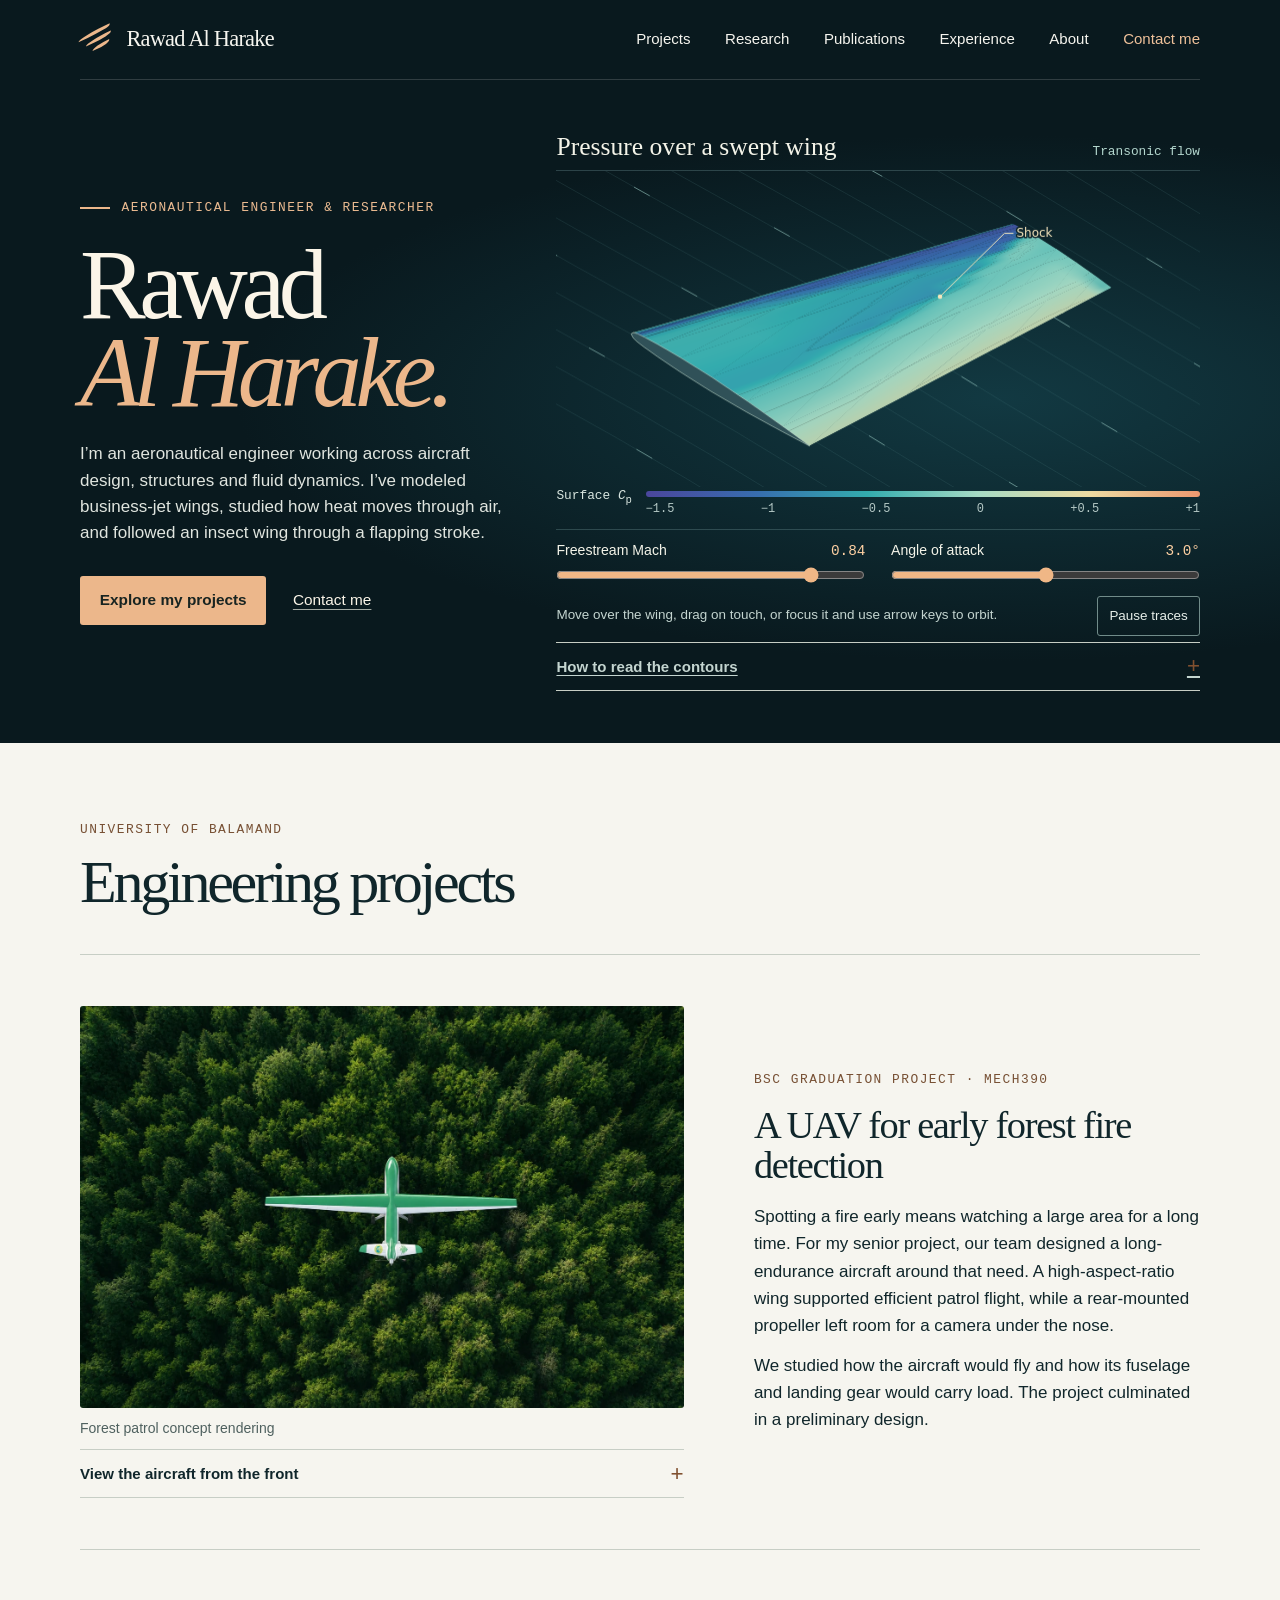
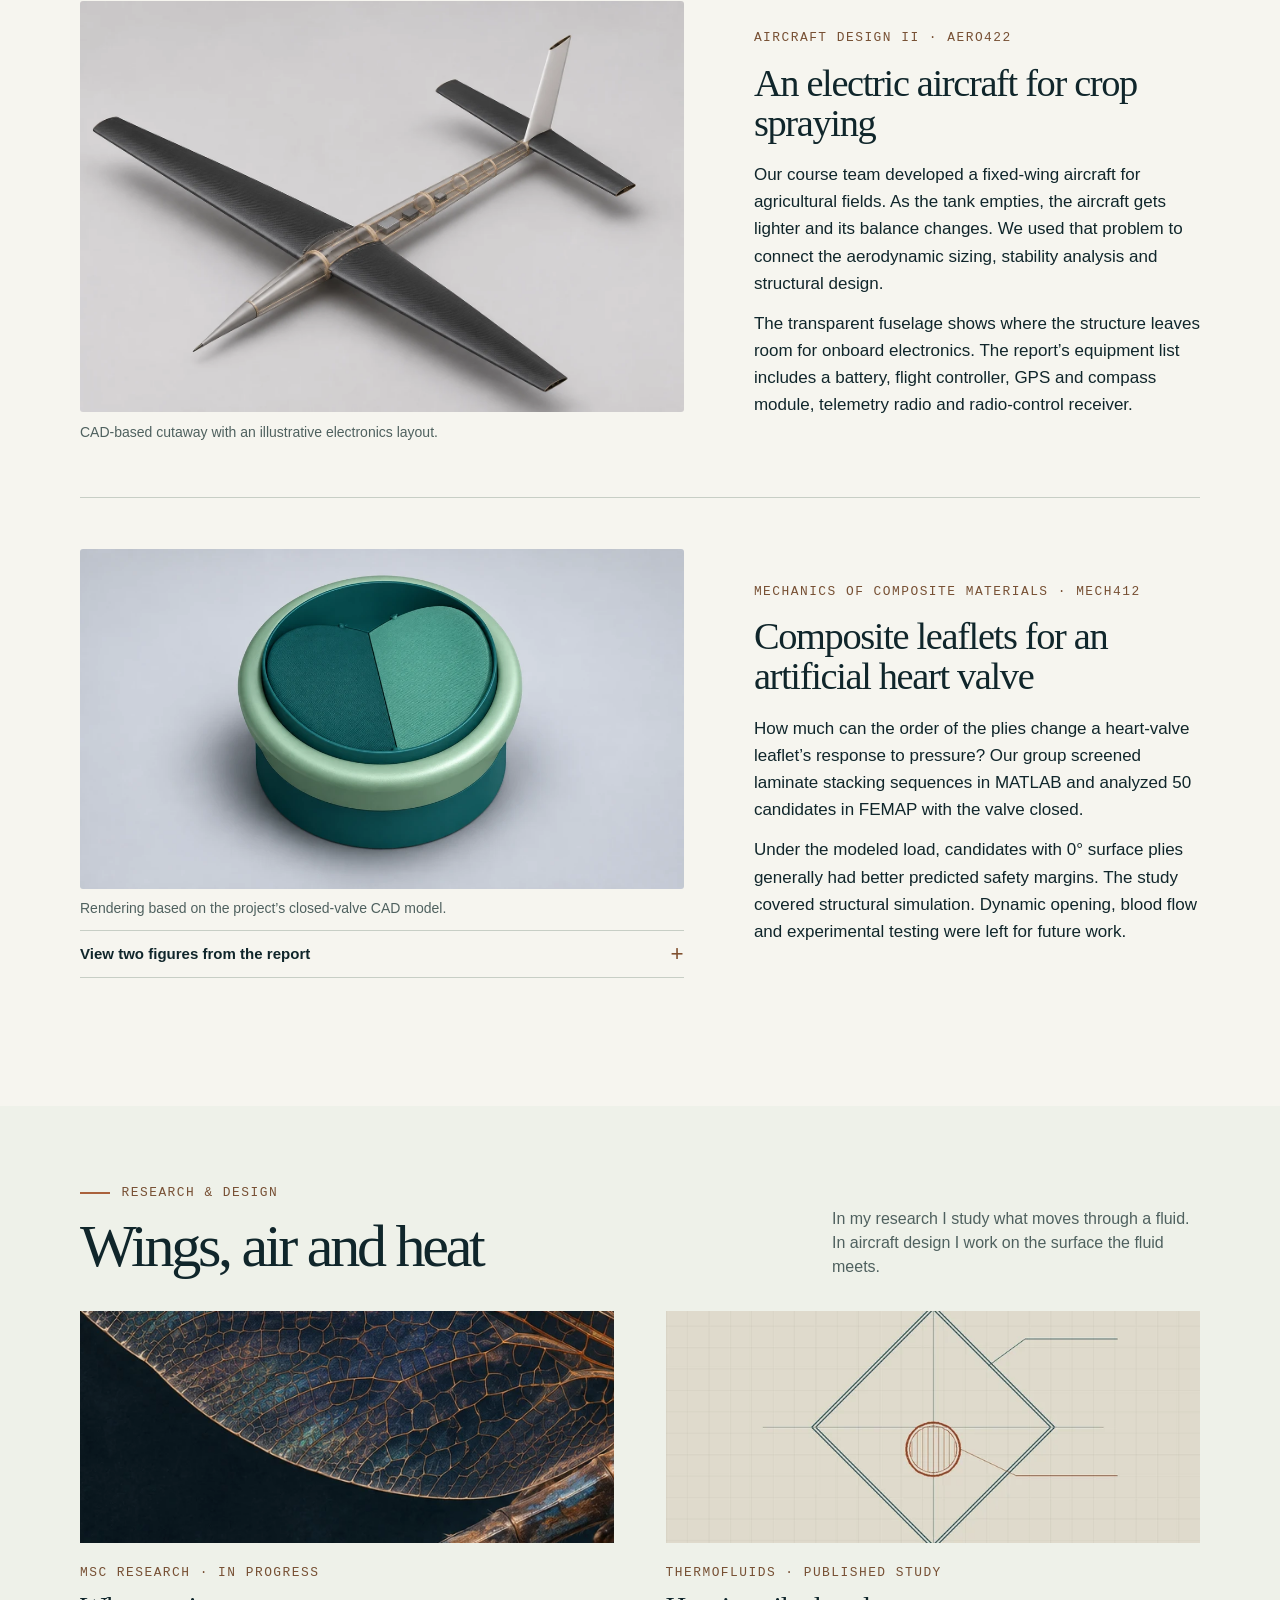
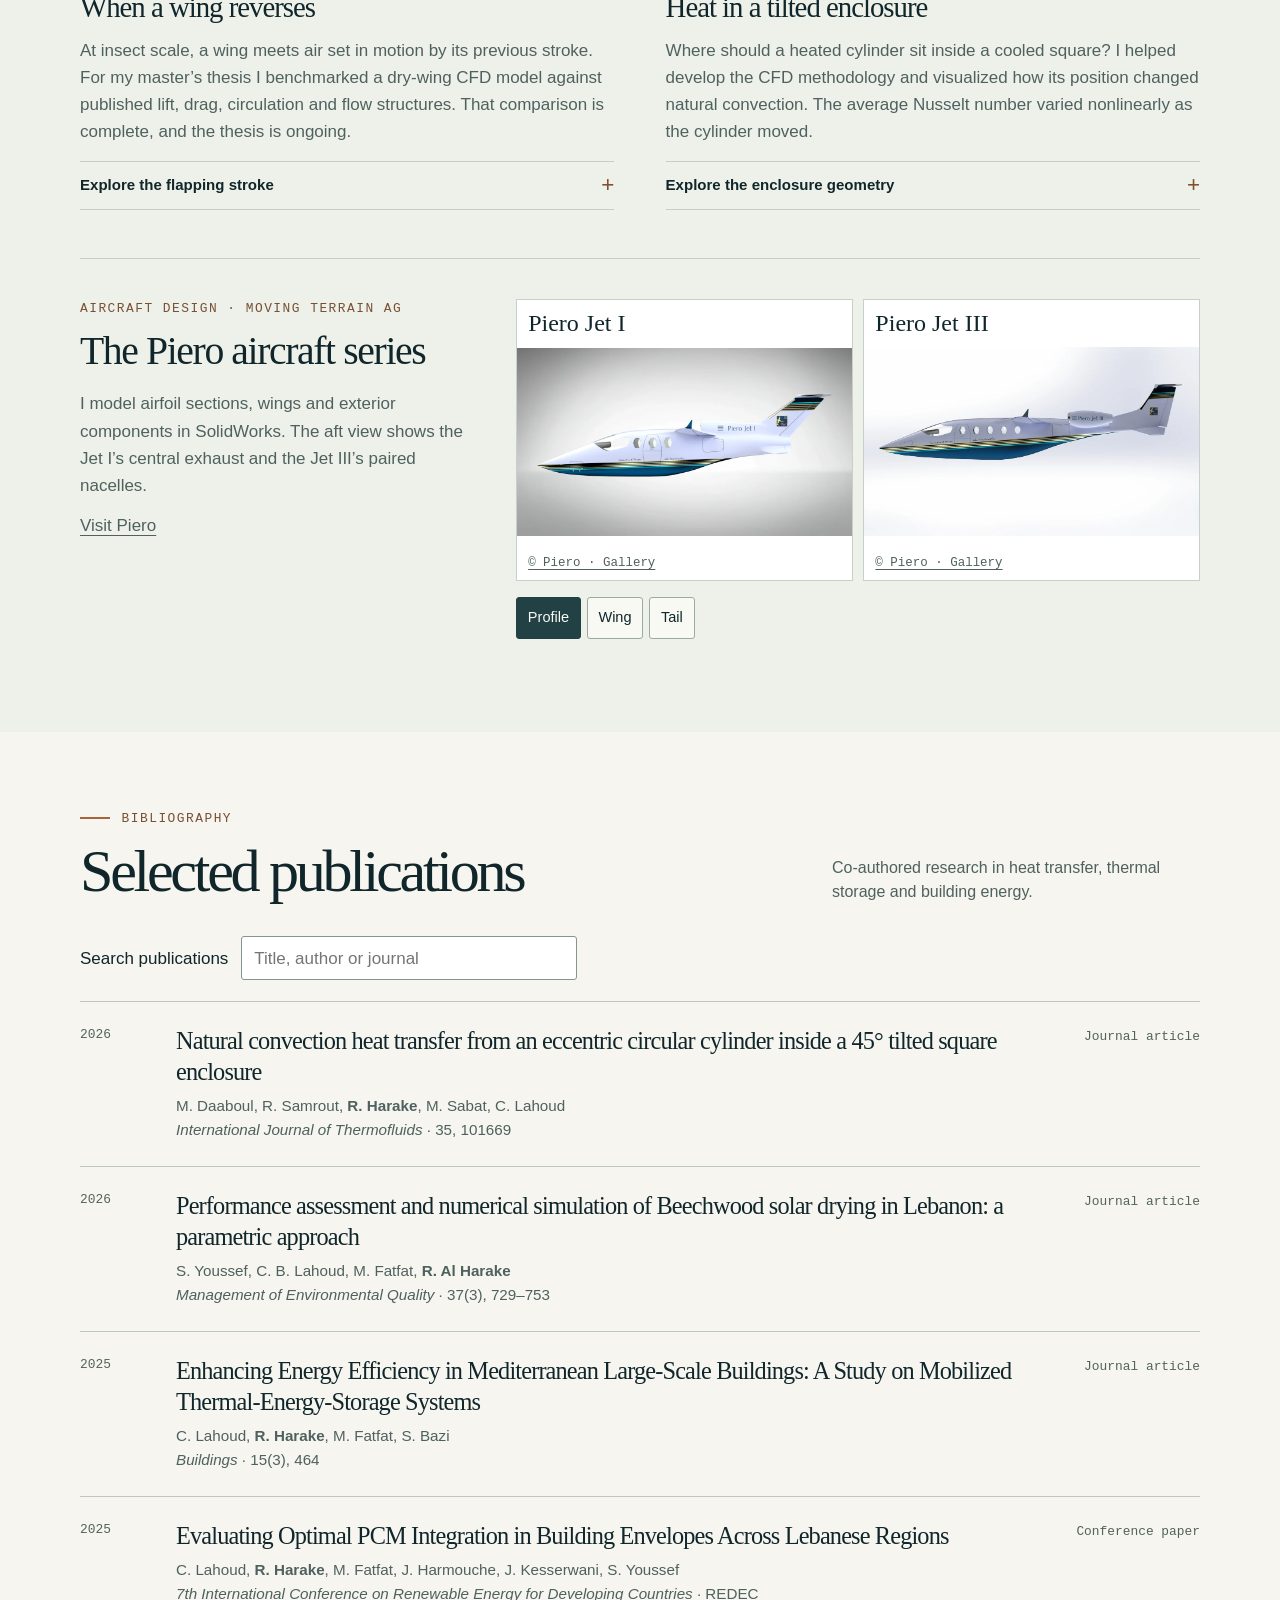
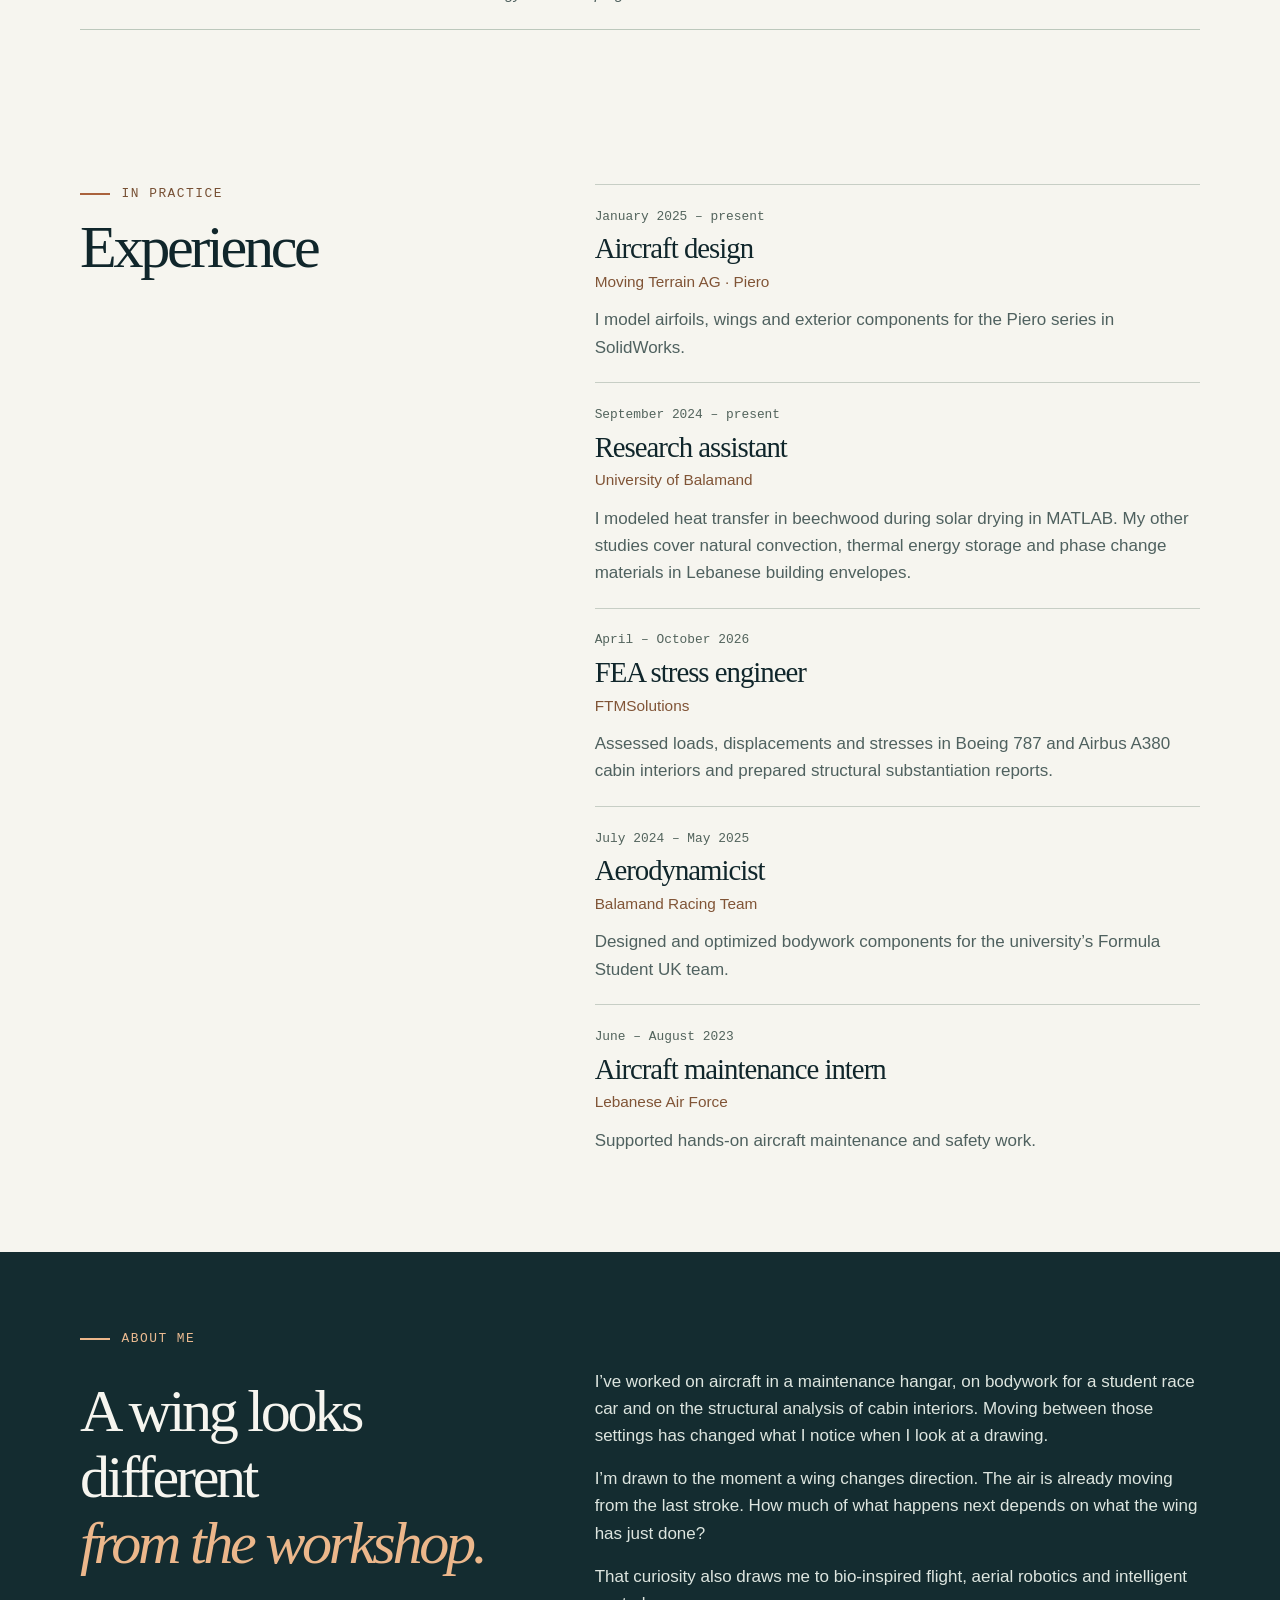
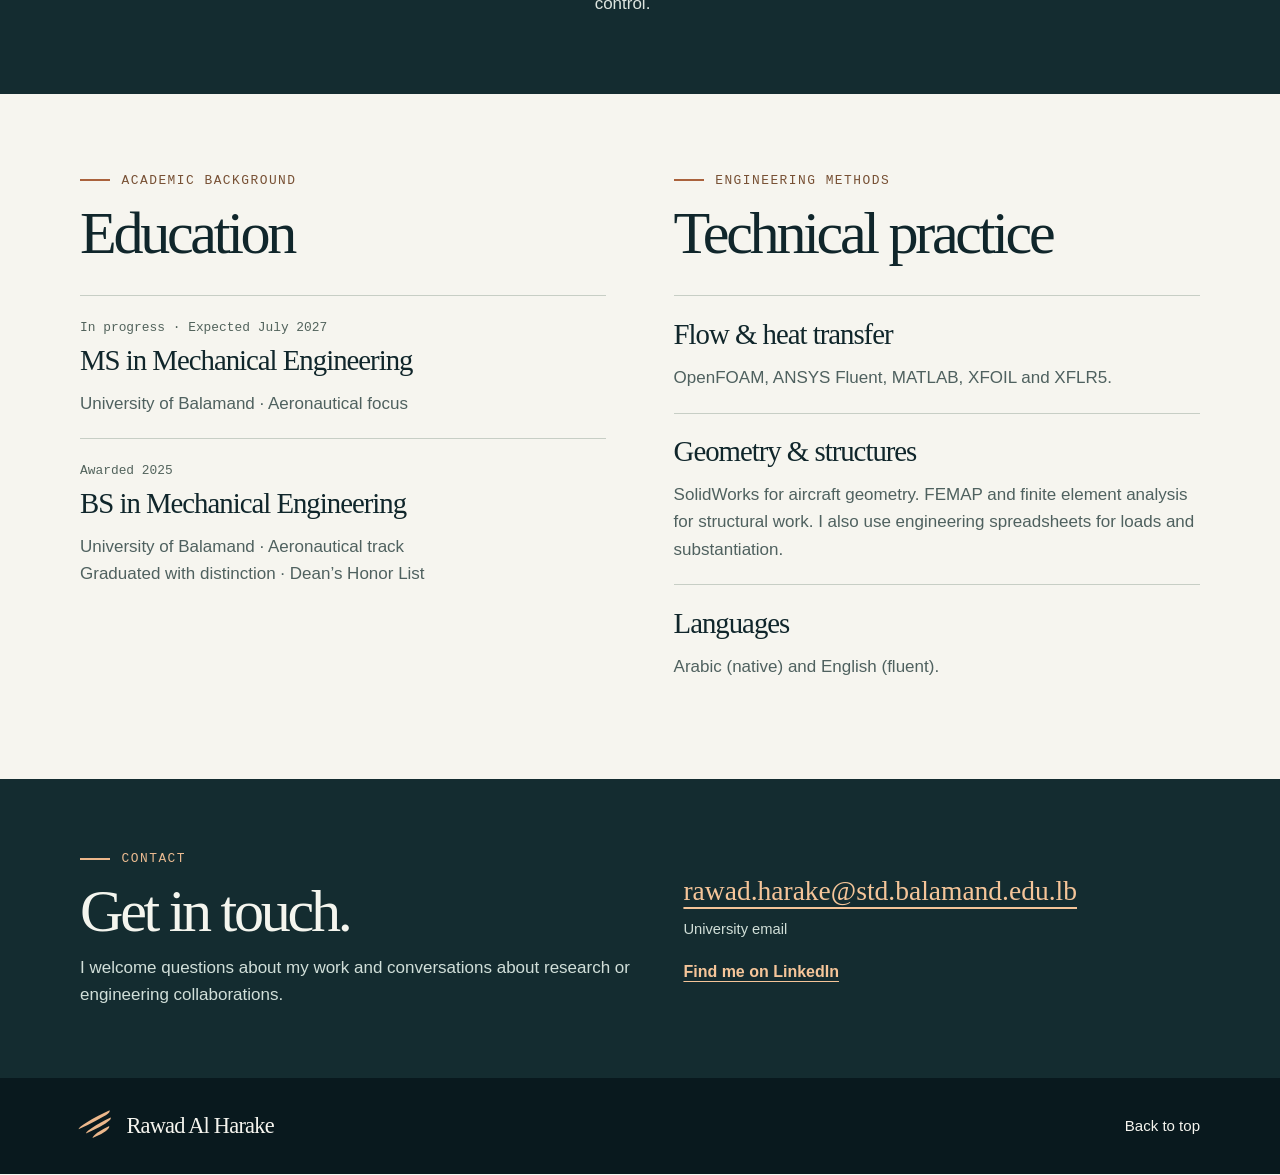
==== commit 4f1cb912: "Showcase three university designs and map transonic wing pressure" ====
--- a/docs/index.html
+++ b/docs/index.html
@@ -7,15 +7,18 @@
 <meta name="description" content="Rawad Al Harake’s work in aeronautical engineering, computational fluid dynamics and bio-inspired flight.">
 <title>Rawad Al Harake · Aeronautical Engineering</title>
 <link rel="icon" href="data:,">
-<link rel="stylesheet" href="style.css?v=47aa05f00289">
-<script defer src="interaction.js?v=96e593b6f3b7"></script>
+<link rel="stylesheet" href="style.css?v=41456b69a449">
+<script defer src="interaction.js?v=04c3d92393ed"></script>
+<link rel="stylesheet" href="wing.css?v=7a7aaeff95e5">
+<link rel="stylesheet" href="projects.css?v=362cf7dcc71e">
+<script defer src="wing.js?v=c75b5a8169bd"></script>
 </head>
 <body>
 <a class="skip" href="#main">Skip to content</a>
 <header class="mast" id="top">
 <div class="wrap navbar">
 <a class="wordmark" href="#top"><span class="mark" aria-hidden="true"><i></i><i></i><i></i></span>Rawad Al Harake</a>
-<nav aria-label="Main"><a href="#work">Work</a><a href="#publications">Publications</a><a href="#experience">Experience</a><a href="#about">About</a><a class="nav-contact" href="#contact">Contact me</a></nav>
+<nav aria-label="Main"><a href="#work">Projects</a><a href="#research">Research</a><a href="#publications">Publications</a><a href="#experience">Experience</a><a href="#about">About</a><a class="nav-contact" href="#contact">Contact me</a></nav>
 </div>
 </header>
 <main id="main">
@@ -24,35 +27,100 @@
     <div class="flight-intro">
       <p class="eyebrow pale"><i class="rule"></i>Aeronautical engineer &amp; researcher</p>
       <h1 id="hero-title">Rawad <br><em>Al Harake.</em></h1>
-      <p class="intro">I work where aircraft design, structures and fluid dynamics meet. My projects have taken me from race-car bodywork and cabin interiors to the aerodynamics of an insect’s wing.</p>
-      <div class="actions"><button class="button" data-open="log" hidden>Explore my work</button><noscript><a class="button" href="#work">Explore my work</a></noscript><a class="text-link" href="#contact">Contact me</a></div>
+      <p class="intro">I’m an aeronautical engineer working across aircraft design, structures and fluid dynamics. I’ve modeled business-jet wings, studied how heat moves through air, and followed an insect wing through a flapping stroke.</p>
+      <div class="actions"><a class="button" href="#work">Explore my projects</a><a class="text-link" href="#contact">Contact me</a></div>
     </div>
-    <figure class="wind-display" aria-labelledby="wind-title">
-      <div class="wind-stage"><img id="wing-fallback" src="assets/wing-sections.webp" width="720" height="387" alt="Wireframe illustration of sections through a tapered wing."><canvas id="wind-field" aria-label="Illustrative wireframe wing with moving airflow traces" hidden></canvas></div>
-      <figcaption><div><strong id="wind-title">Wing in a flow field</strong><span class="pointer-help">Move your cursor to rotate the wing.</span><span class="touch-help">Drag across the wing to rotate it.</span></div>
-      <button id="wind-motion" type="button" hidden>Pause flow</button></figcaption>
-      <div class="pitch-control" hidden><label for="wing-pitch">Wing pitch</label><input type="range" id="wing-pitch" min="-18" max="18" step="1" value="5"><output for="wing-pitch" id="pitch-output">5°</output></div>
-    </figure>
+<figure class="aero-demo" aria-labelledby="aero-title">
+  <figcaption class="aero-head"><strong id="aero-title">Pressure over a swept wing</strong><span class="aero-status" id="aero-regime">Transonic flow</span></figcaption>
+  <div class="aero-stage">
+    <img src="assets/wing-sections.webp" width="720" height="387" alt="Section lines through a swept wing." id="aero-fallback">
+    <canvas id="aero-field" tabindex="0" hidden aria-label="Interactive upper-surface pressure map of a swept wing" aria-describedby="aero-help"></canvas>
+  </div>
+  <div class="aero-interactive" hidden>
+    <div class="aero-scale" aria-label="Upper-surface pressure coefficient scale"><span>Surface <i>C</i><sub>p</sub></span><div><div class="aero-ramp"></div><div class="aero-ticks"><span>−1.5</span><span>−1</span><span>−0.5</span><span>0</span><span>+0.5</span><span>+1</span></div></div></div>
+    <div class="aero-variables">
+      <label>Freestream Mach <output for="aero-mach" id="aero-mach-out">0.84</output><input type="range" id="aero-mach" min="0" max="1" step="0.01" value="0.84"></label>
+      <label>Angle of attack <output for="aero-alpha" id="aero-alpha-out">3.0°</output><input type="range" id="aero-alpha" min="-2" max="8" step="0.5" value="3"></label>
+    </div>
+    <div class="aero-tools"><span id="aero-help">Move over the wing, drag on touch, or focus it and use arrow keys to orbit.</span><button type="button" id="aero-motion">Pause traces</button></div>
+    <details class="aero-method"><summary>How to read the contours</summary><p>Blue marks low surface pressure. Where blue changes abruptly to green, the flow compresses through a shock. At Mach 0.84 and about 3° incidence the map interpolates upper-surface pressure taps from the ONERA M6 wind-tunnel experiment. Other settings illustrate how the pattern can change. At rest, the pressure coefficient is undefined.</p><p><a href="https://www.grc.nasa.gov/WWW/wind/valid/m6wing/m6wing.html">ONERA M6 measurements at NASA Glenn</a> · <a href="https://www.nasa.gov/history/x1/x.html">NACA transonic flight measurements</a></p></details>
+  </div>
+</figure>
+
   </div>
 </section>
 
-<div class="tray" id="tray" hidden><div class="tray-inner"><span class="tray-title">Worktable</span><button data-open="log" aria-controls="panel-log"><i class="glyph log" aria-hidden="true"></i><span>Project log</span></button><button data-open="lab" aria-controls="panel-lab"><i class="glyph wave" aria-hidden="true"></i><span>Wing &amp; flow lab</span></button><button data-open="hangar" aria-controls="panel-hangar"><i class="glyph air" aria-hidden="true"></i><span>Aircraft viewer</span></button><button data-open="library" aria-controls="panel-library"><i class="glyph book" aria-hidden="true"></i><span>Paper library</span></button></div></div>
-<section id="work" class="wrap section">
-<div class="section-head"><div><p class="eyebrow"><i class="rule"></i>Research &amp; engineering</p><h2>Selected work</h2></div><p class="aside-copy">A few projects I’ve spent time with. The project log also covers my work in structures, thermal energy and the workshop.</p></div>
-<div class="studies">
-<article class="study"><div class="thumb crop"><img loading="lazy" width="1536" height="1024" src="assets/dragonfly.webp" alt="Illustrative close-up of a dragonfly wing."></div>
-<p class="eyebrow">MSc research · In progress</p><h3>Insect-scale flight</h3><p>Studying the unsteady forces on a wing as it reverses direction during a stroke.</p>
-<button class="launch-text" data-open="lab" data-mode="wing" hidden>Explore the wing stroke</button><details><summary>Research note</summary><p>I chose flapping wings for my master’s research after working on fixed-wing aircraft. I compared a dry-wing CFD model with a published flapping-wing study, checking lift, drag and circulation as well as the structure of the flow.</p><p>That comparison is one completed step within my ongoing thesis.</p><a href="https://doi.org/10.1017/jfm.2024.680">Benchmark study by Li &amp; Nabawy</a></details></article>
-<article class="study"><div class="airpair"><figure><img loading="lazy" src="assets/piero-profile.webp" alt="Jet I side profile"><figcaption>Jet I</figcaption></figure><figure><img loading="lazy" src="assets/piero-iii-profile.webp" alt="Jet III side profile"><figcaption>Jet III</figcaption></figure></div>
-<p class="eyebrow">Aircraft design · Ongoing role</p><h3>The Piero aircraft series</h3><p>My part in the series is modeling airfoil sections, wings and exterior components in SolidWorks. Explore the Jet I and Jet III in the aircraft viewer.</p>
-<button class="launch-text" data-open="hangar" hidden>Compare both aircraft</button><details><summary>Design note</summary><p>At Moving Terrain AG, I work on exterior geometry for the Piero business aircraft series. My part of the design process takes me from the profile of an airfoil to the three-dimensional surface of a wing.</p><p>The project viewer pairs Piero’s official Jet I and Jet III renderings. My contribution is to the team’s CAD work.</p><a href="https://piero.aero/">Visit Piero</a></details></article>
-<article class="study"><div class="thumb"><img loading="lazy" width="720" height="387" src="assets/enclosure.webp" alt="Schematic of an off-centre heated cylinder in a tilted square enclosure."></div>
-<p class="eyebrow">Thermofluids · Published</p><h3>Heat in a tilted enclosure</h3><p>How does moving a heated cylinder inside a cooled square change the heat it transfers to the air?</p>
-<button class="launch-text" data-open="lab" data-mode="heat" hidden>Inspect the enclosure</button><details><summary>Study note</summary><p>I contributed to the CFD methodology, curated simulation data and visualized the effects of cylinder position and Rayleigh number. Our results showed that the average Nusselt number varied nonlinearly with cylinder position.</p><p>The drawing shows the enclosure geometry schematically.</p><a href="https://doi.org/10.1016/j.ijft.2026.101669">Read the published study</a></details></article>
+<section id="work" class="wrap section university-projects" aria-labelledby="projects-title">
+  <p class="eyebrow">University of Balamand</p>
+  <h2 id="projects-title">Engineering projects</h2>
+  <article class="university-project" id="wildfire-uav">
+    <div class="project-visual">
+      <figure>
+        <img src="assets/wildfire-canopy.webp" width="1400" height="933" loading="lazy" alt="Overhead concept rendering of the green-and-white fixed-wing aircraft above a forest canopy.">
+        <figcaption>Forest patrol concept rendering</figcaption>
+      </figure>
+      <details class="project-plates"><summary>View the aircraft from the front</summary>
+        <figure><img src="assets/wildfire-hangar.webp" width="1400" height="933" loading="lazy" alt="Front-view rendering showing the aircraft’s long wing, landing gear and camera beneath the nose."><figcaption>The forward sensor mount and landing gear.</figcaption></figure>
+      </details>
+    </div>
+    <div class="project-story">
+      <p class="eyebrow">BSc graduation project · MECH390</p>
+      <h3>A UAV for early forest fire detection</h3>
+      <p>Spotting a fire early means watching a large area for a long time. For my senior project, our team designed a long-endurance aircraft around that need. A high-aspect-ratio wing supported efficient patrol flight, while a rear-mounted propeller left room for a camera under the nose.</p>
+      <p>We studied how the aircraft would fly and how its fuselage and landing gear would carry load. The project culminated in a preliminary design.</p>
+    </div>
+  </article>
+  <article class="university-project" id="agricultural-uav">
+    <div class="project-visual">
+      <figure>
+        <img src="assets/agricultural-cutaway.webp" width="1400" height="953" loading="lazy" alt="Three-quarter cutaway render of the electric fixed-wing design with its transparent fuselage, internal frames and electronics.">
+        <figcaption>CAD-based cutaway with an illustrative electronics layout.</figcaption>
+      </figure>
+    </div>
+    <div class="project-story">
+      <p class="eyebrow">Aircraft Design II · AERO422</p>
+      <h3>An electric aircraft for crop spraying</h3>
+      <p>Our course team developed a fixed-wing aircraft for agricultural fields. As the tank empties, the aircraft gets lighter and its balance changes. We used that problem to connect the aerodynamic sizing, stability analysis and structural design.</p>
+      <p>The transparent fuselage shows where the structure leaves room for onboard electronics. The report’s equipment list includes a battery, flight controller, GPS and compass module, telemetry radio and radio-control receiver.</p>
+    </div>
+  </article>
+  <article class="university-project" id="composite-valve">
+    <div class="project-visual">
+      <figure>
+        <img src="assets/valve-render.webp" width="1100" height="619" loading="lazy" alt="Studio rendering of the closed two-leaflet valve, with two D-shaped leaves seated side by side inside a circular ring.">
+        <figcaption>Rendering based on the project’s closed-valve CAD model.</figcaption>
+      </figure>
+      <details class="project-plates"><summary>View two figures from the report</summary>
+        <figure><img src="assets/valve-leaflet-cad.webp" width="1042" height="412" loading="lazy" alt="Report figure showing the full valve CAD assembly, single leaflet and its midsurface for analysis."><figcaption>From the assembly to a single leaflet midsurface for FEMAP.</figcaption></figure>
+        <figure><img src="assets/valve-layup-study.webp" width="800" height="512" loading="lazy" alt="Bar chart comparing predicted mean fatigue safety factors for candidates grouped by outer-ply orientation. The zero-degree group has the larger modelled margin."><figcaption>Effect of the outer-ply angle on predicted fatigue safety factor.</figcaption></figure>
+      </details>
+    </div>
+    <div class="project-story">
+      <p class="eyebrow">Mechanics of Composite Materials · MECH412</p>
+      <h3>Composite leaflets for an artificial heart valve</h3>
+      <p>How much can the order of the plies change a heart-valve leaflet’s response to pressure? Our group screened laminate stacking sequences in MATLAB and analyzed 50 candidates in FEMAP with the valve closed.</p>
+      <p>Under the modeled load, candidates with 0° surface plies generally had better predicted safety margins. The study covered structural simulation. Dynamic opening, blood flow and experimental testing were left for future work.</p>
+    </div>
+  </article>
+</section>
+
+<section id="research" class="research-band"><div class="wrap section">
+<div class="section-head"><div><p class="eyebrow"><i class="rule"></i>Research &amp; design</p><h2>Wings, air and heat</h2></div>
+<p class="aside-copy">In my research I study what moves through a fluid. In aircraft design I work on the surface the fluid meets.</p></div>
+<div class="research-pair">
+<article class="study"><div class="thumb crop"><img loading="lazy" width="1536" height="1024" src="assets/dragonfly.webp" alt="Illustration of the fine veins in a dragonfly wing."></div>
+<p class="eyebrow">MSc research · In progress</p><h3>When a wing reverses</h3><p>At insect scale, a wing meets air set in motion by its previous stroke. For my master’s thesis I benchmarked a dry-wing CFD model against published lift, drag, circulation and flow structures. That comparison is complete, and the thesis is ongoing.</p>
+<details class="interactive-study"><summary>Explore the flapping stroke</summary><div class="research-demo"><p>A flapping wing sweeps out, slows at the end of the stroke and returns. Scrub through one cycle to see the same positions on the outward and return strokes.</p><div class="wing-drawing"><canvas id="stroke-canvas" width="720" height="310" role="img" aria-label="Schematic top view of a wing pivoting through a stroke"></canvas></div>
+<div class="control-line"><label for="phase">Stroke phase</label><output for="phase" id="phase-out">0% · First reversal</output></div><input type="range" id="phase" min="0" max="100" value="0"><button class="work-btn" id="play" aria-pressed="false">Play stroke</button>
+<p class="small">Illustrative motion. In my MSc, I benchmarked a dry-wing CFD model against published lift, drag, circulation and flow structure. The thesis is in progress. <a href="https://doi.org/10.1017/jfm.2024.680">Read the benchmark study</a></p></div></details></article>
+<article class="study"><div class="thumb"><img loading="lazy" width="720" height="387" src="assets/enclosure.webp" alt="Heated cylinder inside a tilted square enclosure."></div><p class="eyebrow">Thermofluids · Published study</p><h3>Heat in a tilted enclosure</h3><p>Where should a heated cylinder sit inside a cooled square? I helped develop the CFD methodology and visualized how its position changed natural convection. The average Nusselt number varied nonlinearly as the cylinder moved.</p>
+<details class="interactive-study"><summary>Explore the enclosure geometry</summary><div class="research-demo"><p>Move the heated cylinder inside the tilted enclosure. As it approaches a corner, the gap between the cylinder and the cooled walls narrows.</p>
+<div class="apparatus" role="img" aria-label="A heated cylinder inside a square enclosure tilted by 45 degrees"><i class="wall"></i><i id="source-disc"></i></div><div class="control-line"><label for="offset">Cylinder position</label><output id="heat-out" for="offset">Centre</output></div><input type="range" id="offset" min="-2" max="2" value="0"><p class="small">This control illustrates the geometry. In the published simulations, the average Nusselt number varied nonlinearly with cylinder position. I contributed to the CFD methodology, data curation and visualization. <a href="https://doi.org/10.1016/j.ijft.2026.101669">Read our paper</a></p></div></details></article>
+</div>
+<article class="piero-design"><div><p class="eyebrow">Aircraft design · Moving Terrain AG</p><h3>The Piero aircraft series</h3><p>I model airfoil sections, wings and exterior components in SolidWorks. The aft view shows the Jet I’s central exhaust and the Jet III’s paired nacelles.</p><p><a href="https://piero.aero/">Visit Piero</a></p></div><div><div class="aircraft-views"><figure data-plane="i"><figcaption>Piero Jet I</figcaption><img src="assets/piero-profile.webp" alt="Piero Jet I, profile view from Piero’s gallery" data-angle-image="Profile"><img src="assets/piero-plan.webp" alt="Piero Jet I, wing view from Piero’s gallery" data-angle-image="Wing" hidden><img src="assets/piero-aft.webp" alt="Piero Jet I, tail view from Piero’s gallery" data-angle-image="Tail" hidden><a href="https://piero.aero/gallery/gallery-pji.html">© Piero · Gallery</a></figure><figure data-plane="iii"><figcaption>Piero Jet III</figcaption><img src="assets/piero-iii-profile.webp" alt="Piero Jet III, profile view from Piero’s gallery" data-angle-image="Profile"><img src="assets/piero-iii-wing.webp" alt="Piero Jet III, wing view from Piero’s gallery" data-angle-image="Wing" hidden><img src="assets/piero-iii-tail.webp" alt="Piero Jet III, tail view from Piero’s gallery" data-angle-image="Tail" hidden><a href="https://piero.aero/gallery/gallery-pjiii.html">© Piero · Gallery</a></figure></div><div class="seg" role="group" aria-label="Viewing angle"><button data-angle="Profile" aria-pressed="true">Profile</button><button data-angle="Wing" aria-pressed="false">Wing</button><button data-angle="Tail" aria-pressed="false">Tail</button></div></div></article>
 </div></section>
-
 <section id="publications" class="papers section"><div class="wrap"><div class="section-head"><div><p class="eyebrow"><i class="rule"></i>Bibliography</p><h2>Selected publications</h2></div><p class="aside-copy">Co-authored research in heat transfer, thermal storage and building energy.</p></div>
-<button class="launch-text" data-open="library" hidden>Open searchable library</button><ol class="paper-list">
+<div class="paper-search" hidden><label for="paper-search">Search publications</label><input id="paper-search" type="search" placeholder="Title, author or journal"><span id="paper-total" role="status"></span></div><ol class="paper-list">
 <li><span class="year">2026</span><div><h3><a href="https://doi.org/10.1016/j.ijft.2026.101669">Natural convection heat transfer from an eccentric circular cylinder inside a 45° tilted square enclosure</a></h3><p>M. Daaboul, R. Samrout, <strong>R. Harake</strong>, M. Sabat, C. Lahoud</p><p><i>International Journal of Thermofluids</i> · 35, 101669</p></div><span class="kind">Journal article</span></li>
 <li><span class="year">2026</span><div><h3><a href="https://doi.org/10.1108/MEQ-06-2025-0425">Performance assessment and numerical simulation of Beechwood solar drying in Lebanon: a parametric approach</a></h3><p>S. Youssef, C. B. Lahoud, M. Fatfat, <strong>R. Al Harake</strong></p><p><i>Management of Environmental Quality</i> · 37(3), 729–753</p></div><span class="kind">Journal article</span></li>
 <li><span class="year">2025</span><div><h3><a href="https://doi.org/10.3390/buildings15030464">Enhancing Energy Efficiency in Mediterranean Large-Scale Buildings: A Study on Mobilized Thermal-Energy-Storage Systems</a></h3><p>C. Lahoud, <strong>R. Harake</strong>, M. Fatfat, S. Bazi</p><p><i>Buildings</i> · 15(3), 464</p></div><span class="kind">Journal article</span></li>
@@ -62,8 +130,8 @@
 <section class="wrap section split" id="experience"><div><p class="eyebrow"><i class="rule"></i>In practice</p><h2>Experience</h2></div>
 <div class="roles">
 <article><p class="period">January 2025 – present</p><h3>Aircraft design</h3><p class="org">Moving Terrain AG · Piero</p><p>I model airfoils, wings and exterior components for the Piero series in SolidWorks.</p></article>
-<article><p class="period">September 2024 – present</p><h3>Research assistant</h3><p class="org">University of Balamand</p><p>Modeling solar drying in MATLAB, investigating phase change materials in buildings and studying natural convection with CFD.</p></article>
-<article><p class="period">April – October 2026</p><h3>FEA stress engineer</h3><p class="org">FTMSolutions</p><p>Assessed loads, displacements and stresses in aircraft cabin interiors and prepared structural substantiation reports.</p></article>
+<article><p class="period">September 2024 – present</p><h3>Research assistant</h3><p class="org">University of Balamand</p><p>I modeled heat transfer in beechwood during solar drying in MATLAB. My other studies cover natural convection, thermal energy storage and phase change materials in Lebanese building envelopes.</p></article>
+<article><p class="period">April – October 2026</p><h3>FEA stress engineer</h3><p class="org">FTMSolutions</p><p>Assessed loads, displacements and stresses in Boeing 787 and Airbus A380 cabin interiors and prepared structural substantiation reports.</p></article>
 <article><p class="period">July 2024 – May 2025</p><h3>Aerodynamicist</h3><p class="org">Balamand Racing Team</p><p>Designed and optimized bodywork components for the university’s Formula Student UK team.</p></article>
 <article><p class="period">June – August 2023</p><h3>Aircraft maintenance intern</h3><p class="org">Lebanese Air Force</p><p>Supported hands-on aircraft maintenance and safety work.</p></article></div></section>
 
@@ -77,18 +145,7 @@
 <article><h3>Geometry &amp; structures</h3><p>SolidWorks for aircraft geometry. FEMAP and finite element analysis for structural work. I also use engineering spreadsheets for loads and substantiation.</p></article><article><h3>Languages</h3><p>Arabic (native) and English (fluent).</p></article></div></section>
 <section id="contact" class="contact-section"><div class="wrap contact-inner">
 <div><p class="eyebrow pale"><i class="rule"></i>Contact</p><h2>Get in touch.</h2><p>I welcome questions about my work and conversations about research or engineering collaborations.</p></div>
-<div class="email-block"><a href="mailto:rawad.harake@std.balamand.edu.lb">rawad.harake@std.balamand.edu.lb</a><span>Email Rawad</span></div>
+<div class="email-block"><a href="mailto:rawad.harake@std.balamand.edu.lb">rawad.harake@std.balamand.edu.lb</a><span>University email</span><a class="social-link" href="https://www.linkedin.com/in/rawad-al-harake-3255621b4/">Find me on LinkedIn</a></div>
 </div></section>
 </main><footer><div class="wrap"><a class="wordmark" href="#top"><span class="mark" aria-hidden="true"><i></i><i></i><i></i></span>Rawad Al Harake</a><a href="#top">Back to top</a></div></footer>
-<section id="panel-log" class="work-window" role="dialog" aria-labelledby="win-log" tabindex="-1" data-state="closed" hidden><div class="window-bar"><span class="handle" aria-hidden="true">⠿</span><strong id="win-log">Project log</strong><div class="window-buttons"><button data-win="min" aria-label="Minimize Project log" title="Minimize">−</button><button class="maximize" data-win="max" aria-label="Maximize Project log" title="Maximize" aria-pressed="false">□</button><button data-win="close" aria-label="Close Project log" title="Close">×</button></div></div><div class="window-body"><p class="eyebrow">Research &amp; engineering</p><h3>Inside my project log</h3><label for="project-search">Search my work</label><input type="search" id="project-search" placeholder="Try structures, aircraft or energy"><div class="seg" role="group" aria-label="Project discipline"><button data-field="All" aria-pressed="true">All</button><button data-field="Research" aria-pressed="false">Research</button><button data-field="Design" aria-pressed="false">Design</button><button data-field="Structures" aria-pressed="false">Structures</button><button data-field="Practice" aria-pressed="false">Practice</button></div><p id="project-total" class="small" role="status"></p><div class="records"><details class="record" data-discipline="Research"><summary><span><small>MSc thesis · University of Balamand</small>Insect-scale wings</span></summary><p>I compare simulated forces and flow structures across a flapping stroke. The dry-wing benchmark is complete, and the thesis is ongoing.</p><button class="launch-text" data-open="lab" data-preset="wing">Open wing &amp; flow lab</button></details><details class="record" data-discipline="Design"><summary><span><small>Moving Terrain AG · Aircraft design</small>Piero aircraft series</span></summary><p>I model airfoils, wings and exterior components for the series in SolidWorks. Piero’s galleries show the Jet I and Jet III.</p><button class="launch-text" data-open="hangar" data-preset="">Open aircraft viewer</button></details><details class="record" data-discipline="Research"><summary><span><small>University of Balamand · Published study</small>Natural convection</span></summary><p>I helped develop the CFD methodology and organized and visualized the simulation data for a heated cylinder inside a tilted enclosure.</p><button class="launch-text" data-open="lab" data-preset="heat">Open wing &amp; flow lab</button></details><details class="record" data-discipline="Structures"><summary><span><small>FTMSolutions · FEA stress engineer</small>Aircraft cabin interiors</span></summary><p>I assessed loads, stresses and displacements in cabin interiors for the Boeing 787 and Airbus A380, and prepared engineering spreadsheets and structural substantiation reports.</p></details><details class="record" data-discipline="Design"><summary><span><small>Balamand Racing Team · Aerodynamicist</small>Formula Student bodywork</span></summary><p>I designed and optimized bodywork components for the university’s Formula Student UK team.</p></details><details class="record" data-discipline="Research"><summary><span><small>University of Balamand · Published study</small>Solar drying of beechwood</span></summary><p>I worked on modeling heat transfer during solar drying in MATLAB. The paper examines how drying conditions affect beechwood in Lebanon.</p><button class="launch-text" data-open="library" data-preset="solar drying">Open paper library</button></details><details class="record" data-discipline="Research"><summary><span><small>University of Balamand · Journal and conference work</small>Thermal storage in buildings</span></summary><p>Our work covers mobilized thermal energy storage and the placement of phase change materials in building envelopes across Lebanese climates.</p><button class="launch-text" data-open="library" data-preset="">Open paper library</button></details><details class="record" data-discipline="Practice"><summary><span><small>Lebanese Air Force · Internship</small>Aircraft maintenance</span></summary><p>I supported hands-on aircraft maintenance during my summer internship.</p></details></div></div></section>
-<section id="panel-lab" class="work-window" role="dialog" aria-labelledby="win-lab" tabindex="-1" data-state="closed" hidden><div class="window-bar"><span class="handle" aria-hidden="true">⠿</span><strong id="win-lab">Wing &amp; flow lab</strong><div class="window-buttons"><button data-win="min" aria-label="Minimize Wing &amp; flow lab" title="Minimize">−</button><button class="maximize" data-win="max" aria-label="Maximize Wing &amp; flow lab" title="Maximize" aria-pressed="false">□</button><button data-win="close" aria-label="Close Wing &amp; flow lab" title="Close">×</button></div></div><div class="window-body"><p class="eyebrow">Research lab</p><h3>Geometry in motion</h3><div class="seg" role="group" aria-label="Research study"><button data-lab="wing" aria-pressed="true">Flapping wing</button><button data-lab="heat" aria-pressed="false">Heated enclosure</button></div>
-<div data-experiment="wing"><p>A flapping wing sweeps out, slows at the end of the stroke and returns. Scrub through one cycle to see the same positions on the outward and return strokes.</p><div class="wing-drawing"><canvas id="stroke-canvas" width="720" height="310" role="img" aria-label="Schematic top view of a wing pivoting through a stroke"></canvas></div>
-<div class="control-line"><label for="phase">Stroke phase</label><output for="phase" id="phase-out">0% · First reversal</output></div><input type="range" id="phase" min="0" max="100" value="0"><button class="work-btn" id="play" aria-pressed="false">Play stroke</button>
-<p class="small">Illustrative motion. In my MSc, I benchmarked a dry-wing CFD model against published lift, drag, circulation and flow structure. The thesis is in progress. <a href="https://doi.org/10.1017/jfm.2024.680">Read the benchmark study</a></p></div>
-<div data-experiment="heat" hidden><p>Move the heated cylinder inside the tilted enclosure. As it approaches a corner, the gap between the cylinder and the cooled walls narrows.</p>
-<div class="apparatus" role="img" aria-label="A heated cylinder inside a square enclosure tilted by 45 degrees"><i class="wall"></i><i id="source-disc"></i></div><div class="control-line"><label for="offset">Cylinder position</label><output id="heat-out" for="offset">Centre</output></div><input type="range" id="offset" min="-2" max="2" value="0"><p class="small">This control illustrates the geometry. In the published simulations, the average Nusselt number varied nonlinearly with cylinder position. I contributed to the CFD methodology, data curation and visualization. <a href="https://doi.org/10.1016/j.ijft.2026.101669">Read our paper</a></p></div></div></section>
-<section id="panel-hangar" class="work-window" role="dialog" aria-labelledby="win-hangar" tabindex="-1" data-state="closed" hidden><div class="window-bar"><span class="handle" aria-hidden="true">⠿</span><strong id="win-hangar">Aircraft viewer</strong><div class="window-buttons"><button data-win="min" aria-label="Minimize Aircraft viewer" title="Minimize">−</button><button class="maximize" data-win="max" aria-label="Maximize Aircraft viewer" title="Maximize" aria-pressed="false">□</button><button data-win="close" aria-label="Close Aircraft viewer" title="Close">×</button></div></div><div class="window-body"><p class="eyebrow">Aircraft design · Moving Terrain AG</p><h3>Two aircraft, three views.</h3><p>Look along the fuselage, then around the tail. Both aircraft have a high tailplane. The Jet I’s central exhaust and the Jet III’s paired engine nacelles are easiest to distinguish from the aft end.</p>
-<div class="seg" role="group" aria-label="Aircraft selection"><button data-model="both" aria-pressed="true">Compare both</button><button data-model="i" aria-pressed="false">Jet I</button><button data-model="iii" aria-pressed="false">Jet III</button></div>
-<div class="aircraft-views"><figure data-plane="i"><figcaption>Piero Jet I</figcaption><img src="assets/piero-profile.webp" alt="Piero Jet I, profile view from Piero’s gallery" data-angle-image="Profile"><img src="assets/piero-plan.webp" alt="Piero Jet I, wing view from Piero’s gallery" data-angle-image="Wing" hidden><img src="assets/piero-aft.webp" alt="Piero Jet I, tail view from Piero’s gallery" data-angle-image="Tail" hidden><a href="https://piero.aero/gallery/gallery-pji.html">© Piero · Gallery</a></figure><figure data-plane="iii"><figcaption>Piero Jet III</figcaption><img src="assets/piero-iii-profile.webp" alt="Piero Jet III, profile view from Piero’s gallery" data-angle-image="Profile"><img src="assets/piero-iii-wing.webp" alt="Piero Jet III, wing view from Piero’s gallery" data-angle-image="Wing" hidden><img src="assets/piero-iii-tail.webp" alt="Piero Jet III, tail view from Piero’s gallery" data-angle-image="Tail" hidden><a href="https://piero.aero/gallery/gallery-pjiii.html">© Piero · Gallery</a></figure></div><div class="seg" role="group" aria-label="Viewing angle"><button data-angle="Profile" aria-pressed="true">Profile</button><button data-angle="Wing" aria-pressed="false">Wing</button><button data-angle="Tail" aria-pressed="false">Tail</button></div><p class="small">My contribution to the Piero series is CAD modeling of airfoils, wings and exterior components. The renderings show the team’s designs. Views are independently framed.</p></div></section>
-<section id="panel-library" class="work-window" role="dialog" aria-labelledby="win-library" tabindex="-1" data-state="closed" hidden><div class="window-bar"><span class="handle" aria-hidden="true">⠿</span><strong id="win-library">Paper library</strong><div class="window-buttons"><button data-win="min" aria-label="Minimize Paper library" title="Minimize">−</button><button class="maximize" data-win="max" aria-label="Maximize Paper library" title="Maximize" aria-pressed="false">□</button><button data-win="close" aria-label="Close Paper library" title="Close">×</button></div></div><div class="window-body"><p class="eyebrow">Publications · 2025–2026</p><h3>At the reading table</h3><label for="paper-search">Find a title, author or journal</label><input type="search" id="paper-search" placeholder="Try solar drying or convection"><div class="seg" role="group" aria-label="Publication type"><button data-type="all" aria-pressed="true">All</button><button data-type="journal" aria-pressed="false">Journal articles</button><button data-type="conference" aria-pressed="false">Conference papers</button></div><p id="paper-total" role="status" class="small"></p><ol id="shelf"></ol></div></section>
 </body></html>
--- a/docs/style.css
+++ b/docs/style.css
@@ -34,39 +34,22 @@
 nav { display:flex; align-items:center; gap:clamp(1.1rem,2.7vw,3rem); }
 nav a,footer a { text-decoration:none; font-size:.94rem; }
 nav a:hover, footer a:hover { color:var(--gold); }
-.hero { position: relative; isolation:isolate; overflow:hidden; background:var(--night); color:var(--paper); }
-.hero-inner { min-height:clamp(35rem,43vw,43rem); display:flex; align-items:center; position:relative; padding-block:3.8rem 5rem; }
-.hero-art { position:absolute; inset:0 0 0 36%; z-index:-1; overflow:hidden; background:#06181c; }
-.hero-art img { width:100%; height:100%; object-fit:cover; object-position:55% 52%; transition:transform .8s ease; transform-origin:33% 33%; }
-.hero-art.zoomed img { transform:scale(2.2); }
-.hero-art::after { content:""; position:absolute; inset:0; background:linear-gradient(90deg,var(--night),transparent 40%),linear-gradient(0deg,var(--night),transparent 22%),linear-gradient(180deg,#09191e35,transparent 24%); }
-.hero-copy { width: min(47%,32rem); }
 .eyebrow,.micro,.period,.kind,.year { font:500 .805rem/1.5 ui-monospace,Consolas,monospace; }
 .eyebrow,.micro { text-transform:uppercase; letter-spacing:.115em; }
 .eyebrow { display:flex; align-items:center; gap:.7rem; color:#775034; }
 .rule { height:2px; width:1.9rem; display:inline-block; flex:none; background:var(--copper); }
 .pale { color:#ebbb91; }
 .pale .rule { background:var(--gold); }
-.hero h1 { font-size:clamp(5rem,7.8vw,8.8rem); line-height:.93; margin:1.6rem 0 1.5rem; letter-spacing:-.065em; }
-.hero h1 em,.about h2 em { color:var(--gold); font-weight:400; }
+.about h2 em { color:var(--gold); font-weight:400; }
 .intro { max-width:28rem; color:#e0e5df; font-size:clamp(1.03rem,1.33vw,1.22rem); line-height:1.55; }
 .actions { display:flex; align-items:center; gap:1.65rem; margin-top:1.8rem; }
 .button { text-decoration:none; background:var(--gold); color:#182421; font-size:.96rem; font-weight:650; padding:.77rem 1.24rem; border-radius:3px; }
 .button:hover { background:#f8caa3; }
 .text-link { font-size:.96rem; text-decoration-color:#a4aba4; }
-.specimen-tools { position:absolute; bottom:1.7rem; right:0; text-align:right; display:flex; gap:1rem; align-items:center; color:#e5e8df; }
-.specimen-tools p { display:grid; font-size:.8rem; letter-spacing:.02em; }
-.micro { font-size:.75rem; color:var(--gold); }
-#inspect { display:inline-flex; align-items:center; gap:.5rem; min-height:2.75rem; border:1px solid #97a39b; color:#f4f4e9; background:#0a1a1dd9; padding:.5rem .85rem; border-radius:3px; font-size:.875rem; }
-#inspect[hidden] { display:none; }
-#inspect:hover, #inspect[aria-pressed="true"] { border-color:var(--gold); color:var(--gold); }
-.magnifier { position:relative; width:12px; height:12px; border-radius:50%; border:1.4px solid currentColor; margin-right:3px; }
-.magnifier::after { position:absolute; content:""; width:6px; height:1.5px; background:currentColor; transform:rotate(45deg); left:8px; top:10px; }
 .section { padding-block:clamp(3.8rem,6vw,6.75rem); }
 .section-head { display:flex; justify-content:space-between; align-items:end; gap:2.25rem; margin-bottom:2rem; }
 .section h2 { margin-top:.65rem; }
 .aside-copy { max-width:23rem; line-height:1.5; font-size:1rem; color:var(--muted); }
-.studies { display:grid; grid-template-columns:repeat(3,minmax(0,1fr)); gap:clamp(1.25rem,2.4vw,2.7rem); }
 .thumb { aspect-ratio:1.95; overflow:hidden; background:#122930; }
 .thumb img { width:100%; height:100%; object-fit:cover; display:block; }
 .crop img { transform:scale(2.35); transform-origin:23% 21%; }
@@ -103,11 +86,8 @@
 footer .wrap { min-height:6rem; }
 @media (max-width:820px) {
  .wrap { width:90%; }
- .hero-copy { width:52%; }
- .specimen-tools { bottom:1rem; }
  .section-head { align-items:start; }
  .aside-copy { max-width:18rem; }
- .studies { gap:1rem; }
  .study h3 { font-size:1.5rem; }
  .paper-list li { grid-template-columns:3rem 1fr 7.5rem; }
 }
@@ -116,15 +96,8 @@
  .navbar .wordmark { width:100%; }
  nav { width:100%; justify-content:space-between; gap:.4rem; margin-top:.65rem; }
  nav a { display:inline-flex; align-items:center; min-height:2.75rem; }
- .hero-inner { min-height:0; padding:2.6rem 0 13.75rem; }
- .hero-copy { width:100%; }
- .hero-art { inset:auto 0 0 0; height:49%; }
- .hero-art img { object-position:50% 42%; }
- .hero-art::after { background:linear-gradient(180deg,var(--night),transparent 35%,transparent 65%,#071518 100%); }
- .hero h1 { margin:1.2rem 0; font-size:clamp(4.3rem,15vw,5.8rem); }
  .intro { max-width:29rem; }
  .actions { margin-top:1.25rem; }
- .specimen-tools { bottom:.8rem; }
  .section-head { display:block; }
  .aside-copy { margin-top:1rem; max-width:30rem; }
  .studies,.split,.about-grid,.foundation { grid-template-columns:1fr; gap:2.2rem; }
@@ -137,54 +110,9 @@
 }
 @media (prefers-reduced-motion:reduce) {
  html { scroll-behavior:auto; }
- .hero-art img { transition:none; }
 }
-
-/* The editorial page stays readable underneath the worktable. */
 [hidden] { display:none !important; }
 button,input { font-family:inherit; }
-button.button { border:0; }
-.launch-text { display:inline-block; margin-top:.9rem; color:#694026; background:none; border:0; border-bottom:1px solid #ba967b; padding:.2rem 0; font-size:.95rem; font-weight:600; }
-.papers>.wrap>.launch-text { margin:0 0 1.2rem; }
-.airpair { display:flex; aspect-ratio:1.95; background:#f3f3f5; border:1px solid var(--line); overflow:hidden; }
-.airpair figure { margin:0; min-width:0; flex:1; display:flex; flex-direction:column; justify-content:center; }
-.airpair figure+figure { border-left:1px solid #c7cdd1; }
-.airpair img { width:100%; display:block; }
-.airpair figcaption { text-align:center; font:.8rem ui-monospace,monospace; color:#405451; margin-top:.35rem; }
-.tray { color:#e4eee9; background:#112b30; border-block:1px solid #385358; }
-.tray-inner { width:min(87.5%,80rem); margin:auto; display:flex; align-items:center; gap:clamp(.25rem,1.6vw,1.6rem); padding:.55rem 0; }
-.tray-title { color:#edc19e; font:.78rem ui-monospace,monospace; text-transform:uppercase; letter-spacing:.12em; padding-right:1.2rem; border-right:1px solid #597171; }
-.tray button { display:inline-flex; align-items:center; gap:.55rem; color:inherit; padding:.62rem .7rem; min-height:2.75rem; background:transparent; border:1px solid transparent; border-radius:4px; font-size:.94rem; }
-.tray button:hover,.tray button[data-active="true"] { background:#294247; border-color:#728b88; }
-.tray button[data-paused="true"] { text-decoration:underline dotted; text-underline-offset:4px; }
-.glyph { display:inline-grid; place-items:center; width:1.3rem; height:1.3rem; color:var(--gold); flex:none; font:1.45rem/1 Georgia,serif; }
-.glyph.wave::before { content:"∿"; }
-.glyph.air::before { content:""; width:100%; height:90%; background:currentColor; clip-path:polygon(0 73%,98% 4%,65% 98%,50% 64%,31% 77%,37% 59%); }
-.glyph.log::before,.glyph.book::before { content:""; width:.8rem; height:1rem; border:1px solid currentColor; border-left:3px solid currentColor; border-radius:2px; }
-.glyph.book::before { border-left:1px solid; box-shadow:2px 2px #112b30,3px 3px currentColor; }
-.windows-open .tray { position:fixed; bottom:max(.7rem,env(safe-area-inset-bottom)); left:50%; transform:translateX(-50%); z-index:999; background:#10292ff5; border:1px solid #59706d; border-radius:9px; box-shadow:0 6px 24px #05131644; }
-.windows-open .tray-inner { width:max-content; max-width:98vw; padding:.22rem .45rem; gap:.18rem; }
-.windows-open .tray-title { display:none; }
-.windows-open footer { padding-bottom:4.5rem; }
-.work-window { position:fixed; left:var(--wx,8vw); top:var(--wy,5vh); z-index:10; width:min(42rem,92vw); max-height:calc(100dvh - 6.6rem); display:flex; flex-direction:column; overflow:hidden; color:var(--ink); background:#f9f8f2; border:1px solid #667f7c; border-radius:9px; box-shadow:0 18px 70px #00191f4d,0 3px 12px #00191f22; }
-.work-window.on-top { box-shadow:0 22px 80px #00191f60,0 3px 12px #00191f30; }
-.work-window.expanded { left:3vw; top:2vh; width:94vw; height:calc(96dvh - 4.2rem); max-height:none; }
-.work-window.expanded .window-body { width:min(100%,68rem); margin-inline:auto; }
-.work-window:focus { outline:none; }
-.window-bar { flex:none; display:flex; gap:.55rem; align-items:center; padding:.2rem .45rem .2rem .85rem; background:#3a5355; color:#f6f3e9; cursor:grab; touch-action:none; user-select:none; }
-.on-top .window-bar { background:#16363b; }
-.window-bar:active { cursor:grabbing; }
-.handle { color:#d6ae86; font-size:1.2rem; }
-.window-bar strong { font:500 .9rem ui-monospace,monospace; }
-.window-buttons { margin-left:auto; display:flex; gap:2px; }
-.window-buttons button { border:0; color:inherit; background:transparent; border-radius:3px; width:2.4rem; height:2.5rem; font-size:1.35rem; }
-.window-buttons button:hover { background:#476264; }
-.window-body { padding:clamp(1.15rem,2.3vw,2rem); overflow:auto; overscroll-behavior:contain; }
-.window-body h3 { font-size:clamp(1.85rem,3.2vw,3.25rem); margin:.4rem 0 .75rem; }
-.window-body p { line-height:1.5; }
-.window-body .small { color:var(--muted); font-size:.9rem; margin:.8rem 0; }
-.window-body label { display:inline-block; margin:.65rem 0 .35rem; font-weight:600; }
-.window-body input[type="search"] { display:block; width:100%; color:var(--ink); padding:.58rem .7rem; border:1px solid #8a9a92; border-radius:4px; font-size:1rem; }
 .seg { display:flex; flex-wrap:wrap; gap:.35rem; margin:1rem 0; }
 .seg button,.work-btn { border:1px solid #9baaa0; border-radius:3px; color:var(--ink); background:#f8f9f3; padding:.46rem .68rem; min-height:2.65rem; font-size:.91rem; }
 .seg button[aria-pressed="true"],.work-btn[aria-pressed="true"] { color:#fbfaf2; background:#214144; border-color:#214144; }
@@ -195,62 +123,34 @@
 .aircraft-views a { color:var(--muted); font:.78rem ui-monospace,monospace; padding:.6rem .7rem; }
 .control-line { display:flex; align-items:baseline; gap:1rem; justify-content:space-between; }
 .control-line output { color:var(--muted); font:.84rem ui-monospace,monospace; }
-.window-body input[type="range"] { width:100%; accent-color:#376860; margin:.6rem 0 1rem; cursor:pointer; }
 .wing-drawing,.apparatus { margin-top:1rem; background:#10282e; border-radius:4px; overflow:hidden; }
 #stroke-canvas { width:100%; height:auto; display:block; }
 .apparatus { height:14.5rem; position:relative; background-image:linear-gradient(#79928a25 1px,transparent 1px),linear-gradient(90deg,#79928a25 1px,transparent 1px); background-size:21px 21px; }
 .wall,.apparatus #source-disc { position:absolute; top:50%; left:50%; }
 .wall { width:8.3rem; height:8.3rem; border:3px double #addaCA; transform:translate(-50%,-50%) rotate(45deg); }
 #source-disc { width:2.3rem; height:2.3rem; background:repeating-linear-gradient(135deg,#9b6244 0 3px,#e5a67a 4px 5px); border:2px solid var(--gold); border-radius:50%; transform:translate(-50%,calc(-50% + var(--dy,0rem))); }
-.record { margin:0; border-bottom:0; }
-.record:last-child { border-bottom:1px solid var(--line); }
-.record summary { padding:.68rem .1rem; }
-.record summary>span { display:grid; font:1.25rem var(--serif); }
-.record summary small { color:var(--muted); font:.78rem/1.45 ui-monospace,monospace; margin-bottom:.25rem; }
-.record .launch-text { margin:0 0 1rem; }
-#shelf { list-style:none; padding:0; }
-#shelf li { border-top:1px solid var(--line); padding:.8rem 0; }
-#shelf a { font:1.2rem/1.3 var(--serif); }
-#shelf small { display:block; color:var(--muted); margin-top:.35rem; }
-@media(max-width:760px) {
- .tray-inner,.windows-open .tray-inner { width:100%; display:grid; grid-template-columns:repeat(4,1fr); justify-items:stretch; gap:0; padding:.22rem; }
- .tray-title { display:none; }
- .tray button { flex-direction:column; justify-content:center; gap:.25rem; padding:.4rem .15rem; font-size:.78rem; }
- .windows-open .tray { width:calc(100% - .6rem); bottom:.3rem; }
- .work-window,.work-window.expanded { inset:.4rem .4rem auto; width:auto; height:calc(100dvh - 5.3rem); max-height:none; }
- .window-buttons .maximize,.handle { display:none; }
- .window-bar { cursor:default; touch-action:auto; }
- .window-body { padding:1.1rem; }
- .aircraft-views figcaption { font-size:1.25rem; }
- .seg { gap:.3rem; }
- .seg button { padding:.46rem .55rem; }
-}
-@media(max-height:570px) and (min-width:761px) {
- .work-window { max-height:calc(100dvh - 4.7rem); }
-}
-@media(prefers-reduced-motion:no-preference) {
- .work-window.revealed { animation:unfold .18s ease-out; }
- @keyframes unfold { from { opacity:.1; transform:translateY(8px); } to { opacity:1; transform:translateY(0); } }
-}
-
+[hidden]{display:none!important}
+.seg { display:flex; flex-wrap:wrap; gap:.35rem; margin:1rem 0; }
+.seg button,.work-btn { border:1px solid #9baaa0; border-radius:3px; color:var(--ink); background:#f8f9f3; padding:.46rem .68rem; min-height:2.65rem; font-size:.91rem; }
+.seg button[aria-pressed="true"],.work-btn[aria-pressed="true"] { color:#fbfaf2; background:#214144; border-color:#214144; }
+.aircraft-views { display:flex; gap:.65rem; align-items:stretch; }
+.aircraft-views figure { margin:0; min-width:0; flex:1; border:1px solid #c7d1cb; background:#fff; display:flex; flex-direction:column; }
+.aircraft-views figcaption { font:1.5rem var(--serif); padding:.65rem .7rem 0; }
+.aircraft-views img { width:100%; aspect-ratio:16/10; object-fit:contain; }
+.aircraft-views a { color:var(--muted); font:.78rem ui-monospace,monospace; padding:.6rem .7rem; }
+.control-line { display:flex; align-items:baseline; gap:1rem; justify-content:space-between; }
+.control-line output { color:var(--muted); font:.84rem ui-monospace,monospace; }
+.wing-drawing,.apparatus { margin-top:1rem; background:#10282e; border-radius:4px; overflow:hidden; }
+#stroke-canvas { width:100%; height:auto; display:block; }
+.apparatus { height:14.5rem; position:relative; background-image:linear-gradient(#79928a25 1px,transparent 1px),linear-gradient(90deg,#79928a25 1px,transparent 1px); background-size:21px 21px; }
+.wall,.apparatus #source-disc { position:absolute; top:50%; left:50%; }
+.wall { width:8.3rem; height:8.3rem; border:3px double #addaCA; transform:translate(-50%,-50%) rotate(45deg); }
+#source-disc { width:2.3rem; height:2.3rem; background:repeating-linear-gradient(135deg,#9b6244 0 3px,#e5a67a 4px 5px); border:2px solid var(--gold); border-radius:50%; transform:translate(-50%,calc(-50% + var(--dy,0rem))); }
 .flight-cover { overflow:hidden; color:#fbf5e8; background:radial-gradient(ellipse at 78% 48%, #123942, transparent 54%),#09191e; }
 .flight-layout { display:grid; grid-template-columns:minmax(0,.81fr) minmax(0,1.19fr); gap:clamp(1.25rem,3vw,3.25rem); align-items:center; min-height:clamp(33rem,42vw,42rem); padding-block:clamp(2.1rem,4.1vw,4.5rem); }
 .flight-intro h1 { font-size:clamp(4.6rem,7.7vw,8.25rem); line-height:.9; letter-spacing:-.065em; margin:1.45rem 0; }
 .flight-intro em { color:var(--gold); font-weight:normal; }
 .flight-intro .intro { max-width:30rem; }
-.wind-display { margin:0; min-width:0; }
-.wind-stage { position:relative; width:100%; aspect-ratio:1.68; }
-.wind-stage canvas,.wind-stage img { width:100%; height:100%; display:block; object-fit:cover; }
-#wind-field { touch-action:pan-y pinch-zoom; }
-.wind-display figcaption,.pitch-control { display:flex; gap:1rem; align-items:center; }
-.wind-display figcaption { justify-content:space-between; padding:.65rem 0 .5rem; border-top:1px solid #718e885c; }
-.wind-display strong { font:1.35rem var(--serif); display:block; }
-.wind-display figcaption span { font-size:.875rem; color:#c2d1cd; }
-.wind-display .touch-help { display:none; }
-#wind-motion { border:1px solid #738e89; border-radius:3px; background:#142c32; color:#f1eee2; padding:.48rem .75rem; min-height:2.75rem; font-size:.88rem; }
-.pitch-control { padding:.45rem 0; font:.8rem ui-monospace,monospace; color:#d8ddd4; }
-.pitch-control input { max-width:11rem; flex:1; accent-color:#edb582; }
-.pitch-control output { min-width:3rem; color:#ffd2a2; }
 .nav-contact { color:#efc19a; }
 .contact-section { background:#142c30; color:#f4f5ee; padding-block:clamp(2.6rem,5.5vw,6rem); }
 .contact-inner { display:grid; grid-template-columns:1.1fr 1fr; align-items:center; gap:2.2rem; }
@@ -259,10 +159,7 @@
 .email-block { min-width:0; }
 .email-block a { font:clamp(1.12rem,2.15vw,2.2rem)/1.35 var(--serif); color:#f5c599; overflow-wrap:anywhere; }
 .email-block span { display:block; font-size:.92rem; margin-top:.55rem; color:#d0ded7; }
-@media (pointer:coarse) {
- .wind-display .pointer-help { display:none; }
- .wind-display .touch-help { display:inline; }
-}
+
 @media(max-width:760px) {
  .flight-layout { grid-template-columns:1fr; gap:1rem; padding:1.65rem 0 1.4rem; }
  .flight-intro h1 { margin:.8rem 0; font-size:clamp(3.1rem,10vw,4.9rem); line-height:1; }
@@ -270,7 +167,6 @@
  .flight-intro h1 em { margin-left:.045em; }
  .flight-intro .intro { max-width:38rem; font-size:1.02rem; }
  .flight-intro .actions { margin-top:1rem; }
- .wind-stage { max-height:20rem; aspect-ratio:1.85; }
  .contact-inner { grid-template-columns:1fr; gap:1.2rem; }
  .navbar nav { gap:.45rem; flex-wrap:wrap; }
  .navbar nav a { font-size:.875rem; }
@@ -279,3 +175,20 @@
  .navbar nav { gap:.22rem; }
  .navbar nav a { font-size:.8rem; }
 }
+.research-band {background:#eef1e9;}
+.research-pair {display:grid;grid-template-columns:repeat(2,minmax(0,1fr));gap:clamp(1.5rem,4vw,4.5rem);}
+.research-pair .thumb {aspect-ratio:2.3;}
+.research-demo {padding-bottom:1rem;}
+.research-demo input[type=range] {width:100%;accent-color:#376860;margin:.6rem 0 1rem;}
+.research-demo .small {font-size:.95rem;margin:.7rem 0 0;}
+.research-demo a {display:inline;margin:0;}
+.piero-design {display:grid;grid-template-columns:.72fr 1.28fr;gap:clamp(1.5rem,4vw,5rem);border-top:1px solid var(--line);padding-top:2.5rem;margin-top:3rem;}
+.piero-design h3 {font-size:clamp(2rem,3.1vw,3.4rem);margin:.6rem 0 1rem;}
+.piero-design p+p {margin-top:.8rem;}
+.piero-design p:not(.eyebrow) {color:var(--muted);}
+.papers {background:var(--paper);}
+.paper-search {display:flex;align-items:center;flex-wrap:wrap;gap:.8rem;margin:0 0 1.3rem;}
+.paper-search input {font:inherit;border:1px solid #83958c;border-radius:3px;padding:.45rem .75rem;width:min(100%,21rem);}
+#paper-total {color:var(--muted);font-size:.9rem;}
+.email-block a.social-link {display:inline-block;margin-top:1.3rem;font:600 1rem var(--sans);}
+@media(max-width:700px){.piero-design,.research-pair{grid-template-columns:1fr;}.research-pair{gap:2.5rem;}.paper-search{align-items:start;flex-direction:column;}}
--- a/docs/wing.css
+++ b/docs/wing.css
@@ -0,0 +1,26 @@
+.aero-demo { margin:0; min-width:0; color:#f3f3e8; }
+.aero-head { display:flex; align-items:baseline; justify-content:space-between; flex-wrap:wrap; gap:.25rem 1rem; padding-bottom:.4rem; border-bottom:1px solid #6d929659; }
+.aero-head strong { font:normal clamp(1.25rem,2vw,1.75rem)/1.2 var(--serif, Georgia, serif); }
+.aero-status { color:#b4d7ce; font:500 .8rem/1.4 ui-monospace,monospace; }
+.aero-stage { position:relative; width:100%; aspect-ratio:2.03; overflow:hidden; }
+.aero-stage img,.aero-stage canvas { width:100%; height:100%; display:block; object-fit:contain; }
+.aero-demo [hidden] { display:none !important; }
+#aero-field { cursor:grab; touch-action:pan-y pinch-zoom; }
+#aero-field:active { cursor:grabbing; }
+#aero-field:focus-visible { outline:2px solid #fbc99a; outline-offset:-3px; }
+.aero-scale { display:grid; grid-template-columns:auto minmax(0,1fr); align-items:start; gap:.85rem; color:#d8e5df; font:.8rem/1.2 ui-monospace,monospace; }
+.aero-ramp { height:6px; border-radius:5px; margin:.25em 0 .35rem; background:linear-gradient(to right,#4b469d,#376dae,#33acae,#a6dbc5,#ecdba2,#ed986f); }
+.aero-ticks { display:flex; justify-content:space-between; font-size:.75rem; color:#b5c9c6; }
+.aero-variables { margin:.75rem 0 .4rem; padding:.75rem 0 .15rem; border-top:1px solid #6d929659; display:grid; grid-template-columns:repeat(2,minmax(0,1fr)); gap:clamp(.75rem,2vw,1.75rem); }
+.aero-variables label { display:grid; grid-template-columns:1fr auto; gap:.2rem .3rem; align-items:center; font:500 .88rem/1.25 var(--sans,system-ui,sans-serif); }
+.aero-variables output { color:#ffd1a3; font:.9rem/1.25 ui-monospace,monospace; }
+.aero-variables input { grid-column:1/-1; width:100%; margin:0; padding:0; accent-color:#f0b786; cursor:pointer; min-height:1.5rem; }
+.aero-tools { display:flex; align-items:center; justify-content:space-between; gap:.65rem; }
+.aero-tools span,.aero-method { color:#c4d5d0; font-size:.84rem; line-height:1.4; }
+.aero-tools button { flex:none; color:#e6eee9; background:transparent; border:1px solid #718c8a; border-radius:3px; font:inherit; font-size:.84rem; padding:.4rem .7rem; min-height:2.5rem; }
+.aero-tools button:disabled { color:#a6bab7; border-color:#405755; cursor:default; }
+.aero-method { margin:.4rem 0 0; }
+.aero-method summary { cursor:pointer; text-decoration:underline; text-underline-offset:.17em; }
+.aero-method p { color:#c4d5d0; margin:.5rem 0 0; max-width:70ch; }
+.aero-method a { color:#f1c799; }
+@media(max-width:480px){.aero-stage{aspect-ratio:1.65}.aero-variables label{font-size:.85rem}.aero-status{font-size:.75rem}}
--- a/docs/projects.css
+++ b/docs/projects.css
@@ -0,0 +1,17 @@
+.university-projects > h2 { margin-bottom:clamp(1.6rem,3vw,3rem); }
+.university-project { display:grid; grid-template-columns:minmax(0,1.15fr) minmax(0,.85fr); align-items:start; gap:clamp(1.6rem,5.5vw,5.6rem); padding-block:clamp(2rem,4vw,3.8rem); border-top:1px solid var(--line,#b9c6c1); }
+.university-project .project-visual figure { margin:0; }
+.university-project .project-visual img { display:block; width:100%; height:auto; border-radius:3px; }
+.university-project .project-visual figcaption { margin:.6rem 0 .2rem; font-size:.875rem; color:var(--muted,#4f605c); line-height:1.5; }
+.university-project .project-story { align-self:center; }
+.university-project .project-story .eyebrow { margin:0 0 1rem; }
+.university-project .project-story h3 { margin:0 0 1.1rem; font-size:clamp(1.95rem,3vw,3.25rem); line-height:1.04; }
+.university-project .project-story p + p { margin-top:.8rem; }
+.university-project .project-plates { margin-top:.65rem; border-bottom:1px solid var(--line,#b9c6c1); }
+.university-project .project-plates figure { padding-bottom:1.1rem; }
+.university-project .project-plates summary { line-height:1.45; gap:1rem; }
+@media (max-width:760px) {
+  .university-project { display:flex; flex-direction:column; gap:1.1rem; }
+  .university-project .project-story { order:-1; }
+  .university-project .project-visual { width:100%; }
+}
